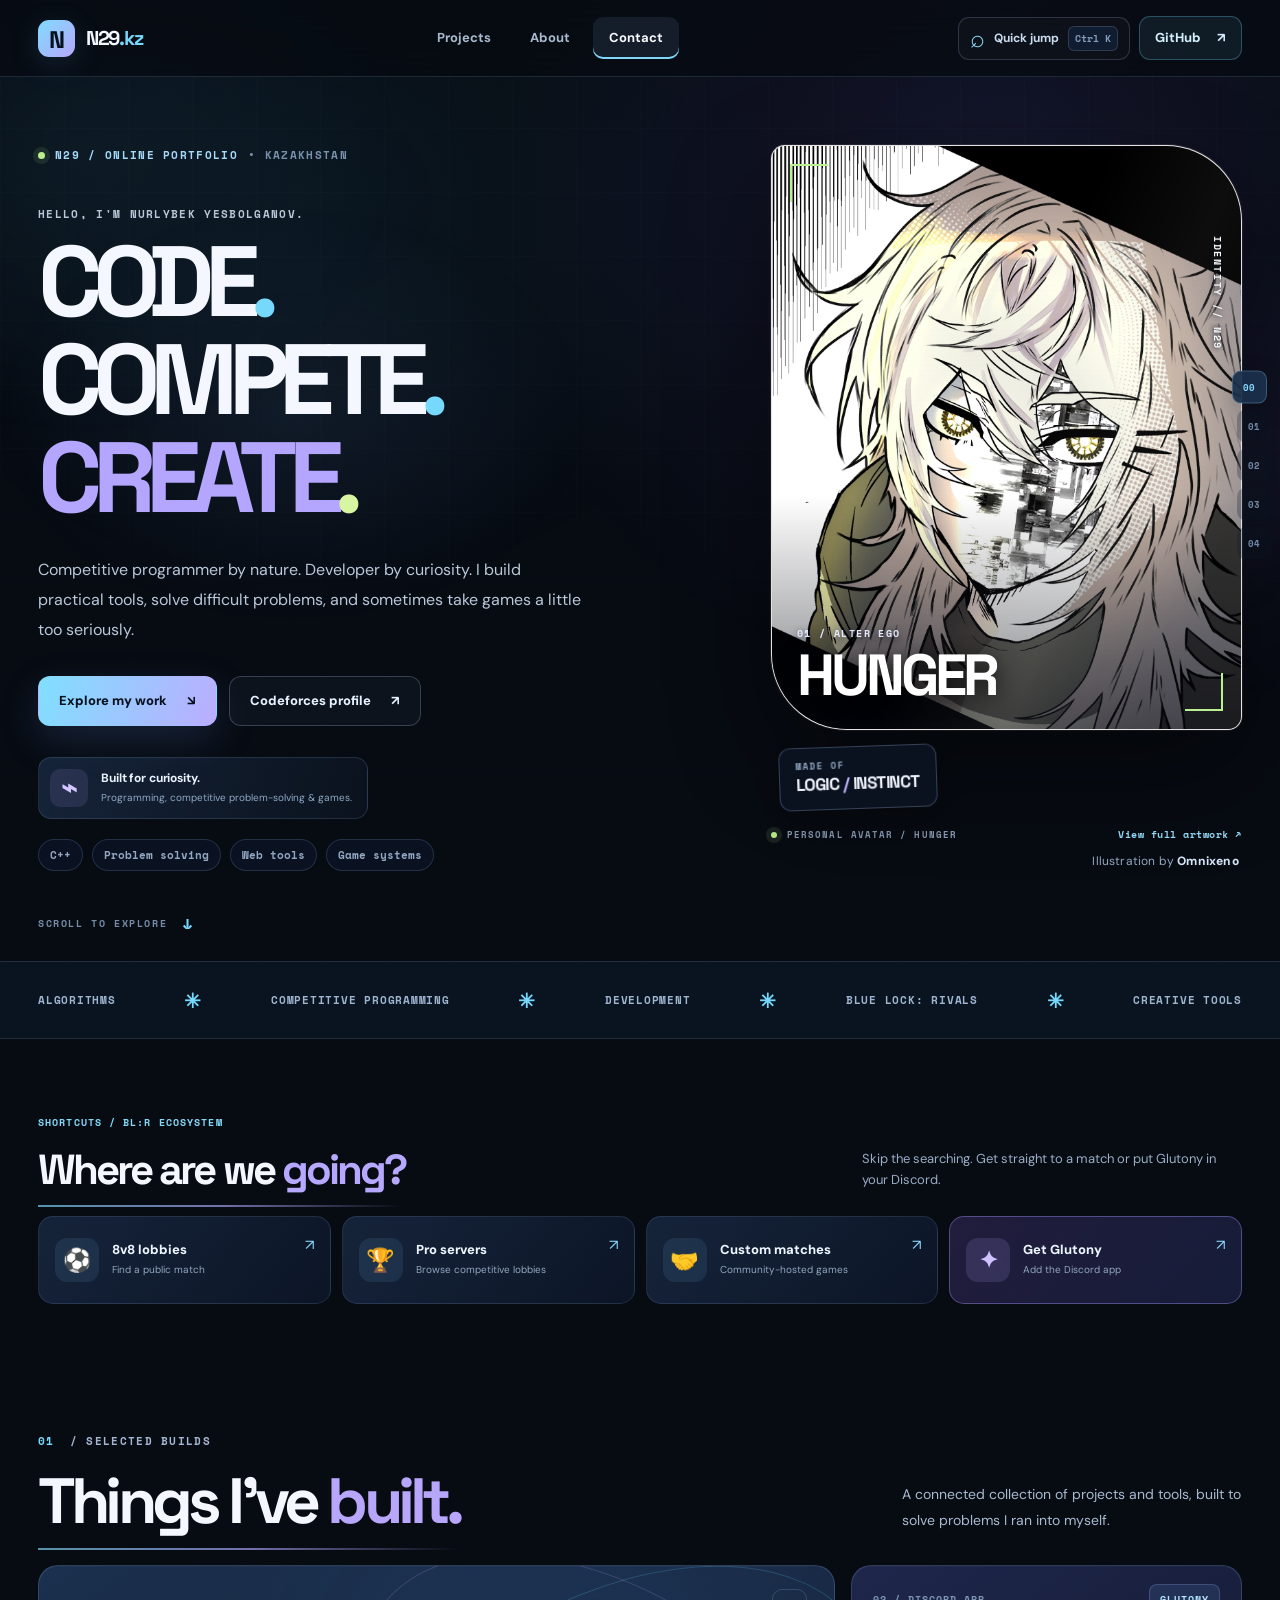
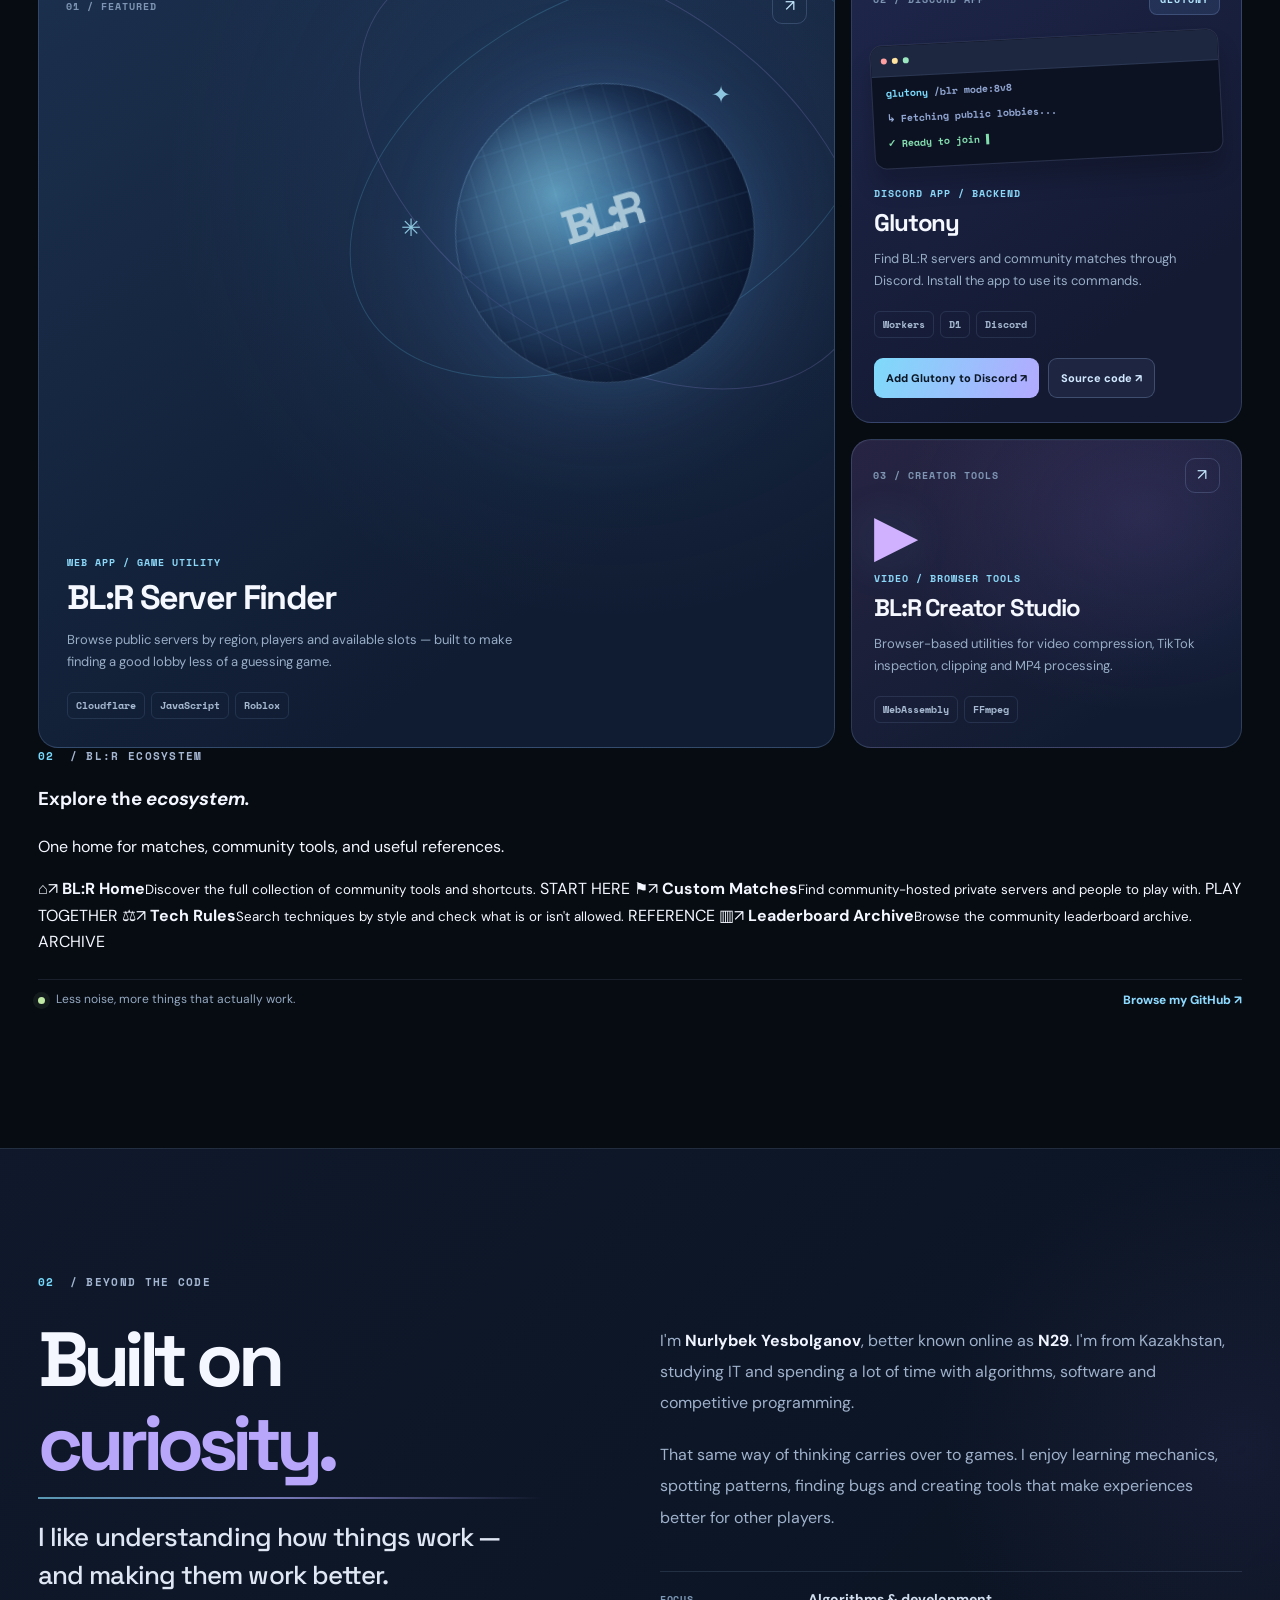
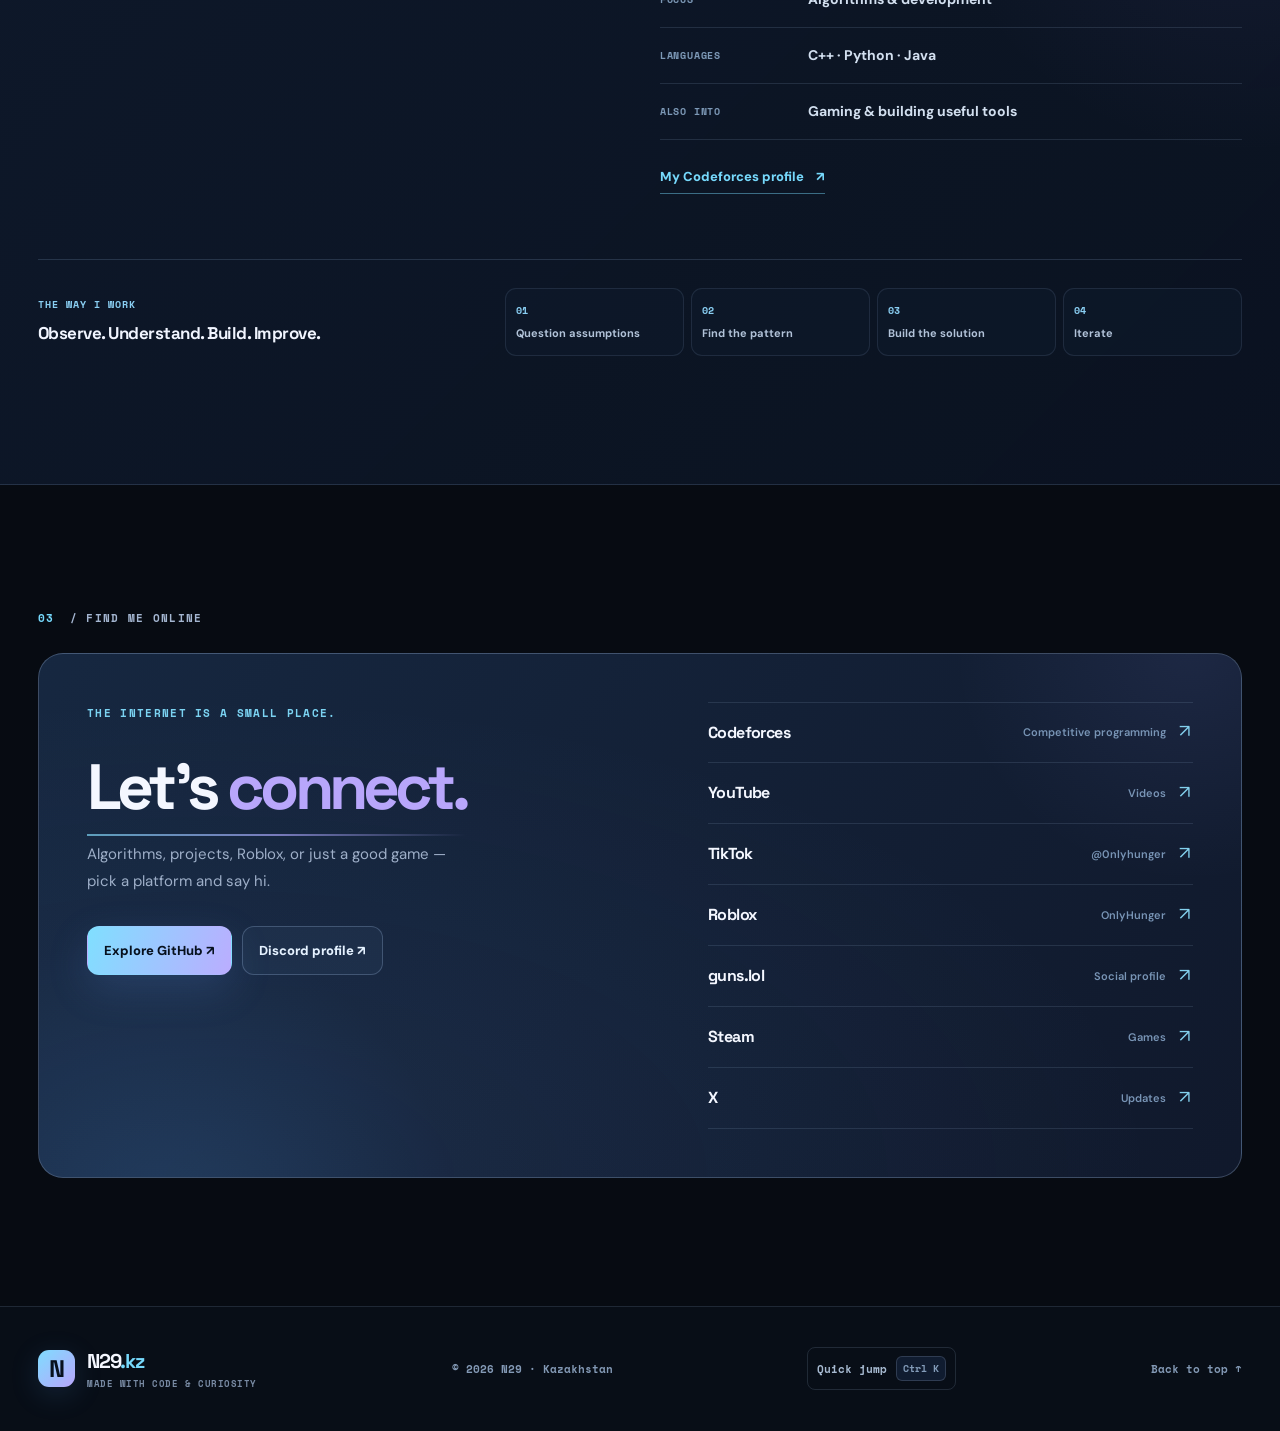
==== index.html @ 541d9ffb "Show BL:R ecosystem pages beneath featured portfolio projects" ====
<!doctype html>
<html lang="en">
<head>
  <meta charset="utf-8">
  <meta name="viewport" content="width=device-width,initial-scale=1">
  <meta name="theme-color" content="#070b12">
  <meta name="color-scheme" content="dark">
  <meta name="description" content="N29 / Nurlybek Yesbolganov — competitive programmer, developer and creator from Kazakhstan. Explore projects, code and Blue Lock: Rivals tools.">
  <link rel="canonical" href="https://n29.kz/">
  <link rel="icon" type="image/svg+xml" href="/favicon.svg">
  <meta property="og:type" content="website">
  <meta property="og:title" content="N29.kz — Code. Compete. Create.">
  <meta property="og:description" content="Nurlybek Yesbolganov. Competitive programming, creative tools and things built for the games I play.">
  <meta property="og:url" content="https://n29.kz/">
  <meta property="og:image" content="https://n29.kz/assets/hunger.webp">
  <meta name="twitter:card" content="summary_large_image">
  <title>N29.kz — Nurlybek Yesbolganov</title>
  <link rel="preconnect" href="https://fonts.googleapis.com">
  <link rel="preconnect" href="https://fonts.gstatic.com" crossorigin>
  <link href="https://fonts.googleapis.com/css2?family=DM+Sans:wght@400;500;600;700;800&family=Space+Grotesk:wght@400;500;600;700&family=Space+Mono:wght@400;700&display=swap" rel="stylesheet">
  <link rel="stylesheet" href="/site.css?v=2">
  <link rel="stylesheet" href="/polish.css?v=3">
  <link rel="stylesheet" href="/motion.css?v=1">
  <link rel="stylesheet" href="/scroll-story.css?v=1">
  <script defer src="/site.js?v=3"></script>
  <script defer src="/motion.js?v=1"></script>
  <script defer src="/scroll-story.js?v=1"></script>
</head>
<body>
  <a class="skip" href="#main">Skip to content</a>
  <div class="scroll-progress" aria-hidden="true" id="progress"></div>
  <div class="background-grid" aria-hidden="true"></div>

  <nav class="nav" aria-label="Main navigation">
    <div class="wrap nav-inner">
      <a class="brand" href="#top" aria-label="N29.kz homepage"><span class="brand-mark">N</span><span>N29<span class="brand-dot">.kz</span></span></a>
      <div class="nav-links">
        <a href="#work">Projects</a>
        <a href="#about">About</a>
        <a href="#contact">Contact</a>
      </div>
      <div class="nav-actions">
        <button class="command-trigger" type="button" data-command-open aria-label="Search pages and links" aria-keyshortcuts="Meta+K Control+K"><span class="command-trigger-icon" aria-hidden="true">⌕</span><span class="command-trigger-label">Quick jump</span><kbd>⌘ K</kbd></button>
        <a class="nav-cta" href="https://github.com/N29dev" target="_blank" rel="noopener noreferrer">GitHub <span aria-hidden="true">↗</span></a>
      </div>
    </div>
  </nav>

  <aside class="story-rail" aria-label="On this page">
    <div class="story-rail-label"><span class="story-indicator"></span> EXPLORE / N29.KZ</div>
    <nav class="story-steps" aria-label="Page sections">
      <a href="#top" data-story-target="top" aria-current="location"><small>00</small><span>INTRO</span></a>
      <a href="#launchpad" data-story-target="launchpad"><small>01</small><span>SHORTCUTS</span></a>
      <a href="#work" data-story-target="work"><small>02</small><span>WORK</span></a>
      <a href="#about" data-story-target="about"><small>03</small><span>ABOUT</span></a>
      <a href="#contact" data-story-target="contact"><small>04</small><span>CONNECT</span></a>
    </nav>
    <div class="story-track" aria-hidden="true"><span class="story-track-fill"></span></div>
  </aside>
  <main id="main">
    <section class="hero wrap" id="top">
      <div class="hero-copy">
        <div class="kicker"><span class="kicker-signal"></span> N29 / ONLINE PORTFOLIO <span class="kicker-location">• KAZAKHSTAN</span></div>
        <p class="hero-intro">HELLO, I'M NURLYBEK YESBOLGANOV.</p>
        <h1>CODE<span class="point">.</span><br>COMPETE<span class="point">.</span><br><em>CREATE<span class="point">.</span></em></h1>
        <p class="hero-text">Competitive programmer by nature. Developer by curiosity. I build practical tools, solve difficult problems, and sometimes take games a little too seriously.</p>
        <div class="hero-actions">
          <a class="button button-primary" href="#work">Explore my work <span aria-hidden="true">↘</span></a>
          <a class="button button-outline" href="https://codeforces.com/profile/N29" target="_blank" rel="noopener noreferrer">Codeforces profile <span aria-hidden="true">↗</span></a>
        </div>
        <div class="hero-signal"><span class="hero-signal-icon" aria-hidden="true">⌁</span><span><strong>Built for curiosity.</strong><small>Programming, competitive problem-solving &amp; games.</small></span></div>
        <div class="hero-tags" aria-label="Interests">
          <span>C++</span><span>Problem solving</span><span>Web tools</span><span>Game systems</span>
        </div>
      </div>
      <div class="hero-art">
        <div class="art-outer">
          <span class="art-corner art-corner-a" aria-hidden="true"></span>
          <span class="art-corner art-corner-b" aria-hidden="true"></span>
          <div class="art-image-wrap">
            <picture><source srcset="/assets/hunger.avif" type="image/avif"><img src="/assets/hunger.webp" width="320" height="480" fetchpriority="high" decoding="async" alt="Original anime portrait artwork used as N29's avatar: pale windswept hair, golden eyes and a glitch-like facial effect"></picture>
          </div>
          <div class="art-overlay"></div>
          <span class="art-vertical">IDENTITY // N29</span>
          <div class="art-index"><span>01 / ALTER EGO</span><strong>HUNGER</strong></div>
        </div>
        <div class="art-note" aria-hidden="true"><span>MADE OF</span><strong>LOGIC<span> / </span>INSTINCT</strong></div>
        <div class="art-bottom"><span class="art-caption"><span class="online-pip"></span> PERSONAL AVATAR / HUNGER</span><button type="button" class="art-view" data-portrait-open aria-label="View full-resolution Hunger artwork">View full artwork ↗</button></div>
        <p class="art-credit">Illustration by <strong>Omnixeno</strong></p>
      </div>
      <a class="hero-scroll" href="#launchpad">SCROLL TO EXPLORE <span aria-hidden="true">↓</span></a>
    </section>

    <div class="marquee" aria-label="Topics I work with">
      <div class="wrap marquee-inner">
        <span>ALGORITHMS</span><i>✳</i><span>COMPETITIVE PROGRAMMING</span><i>✳</i><span>DEVELOPMENT</span><i>✳</i><span>BLUE LOCK: RIVALS</span><i>✳</i><span>CREATIVE TOOLS</span>
      </div>
    </div>

    <section class="launchpad wrap" id="launchpad" aria-labelledby="launchpad-title">
      <div class="launchpad-heading">
        <div><span class="launchpad-kicker">SHORTCUTS / BL:R ECOSYSTEM</span><h2 id="launchpad-title">Where are we <em>going?</em></h2></div>
        <p>Skip the searching. Get straight to a match or put Glutony in your Discord.</p>
      </div>
      <div class="launchpad-grid">
        <a class="launchpad-link" href="https://blr.n29.kz/servers/?mode=8v8" target="_blank" rel="noopener noreferrer"><span class="launchpad-icon" aria-hidden="true">⚽</span><span class="launchpad-copy"><strong>8v8 lobbies</strong><small>Find a public match</small></span><span class="launchpad-arrow" aria-hidden="true">↗</span></a>
        <a class="launchpad-link" href="https://blr.n29.kz/servers/?mode=pro" target="_blank" rel="noopener noreferrer"><span class="launchpad-icon" aria-hidden="true">🏆</span><span class="launchpad-copy"><strong>Pro servers</strong><small>Browse competitive lobbies</small></span><span class="launchpad-arrow" aria-hidden="true">↗</span></a>
        <a class="launchpad-link" href="https://blr.n29.kz/servers/customs/" target="_blank" rel="noopener noreferrer"><span class="launchpad-icon" aria-hidden="true">🤝</span><span class="launchpad-copy"><strong>Custom matches</strong><small>Community-hosted games</small></span><span class="launchpad-arrow" aria-hidden="true">↗</span></a>
        <a class="launchpad-link launchpad-featured" href="https://discord.com/oauth2/authorize?client_id=1563907646757666926&amp;integration_type=1&amp;scope=applications.commands" target="_blank" rel="noopener noreferrer"><span class="launchpad-icon" aria-hidden="true">✦</span><span class="launchpad-copy"><strong>Get Glutony</strong><small>Add the Discord app</small></span><span class="launchpad-arrow" aria-hidden="true">↗</span></a>
      </div>
    </section>

    <section class="section wrap" id="work">
      <div class="section-header">
        <div>
          <div class="eyebrow"><span>01</span> / SELECTED BUILDS</div>
          <h2>Things I've <em>built.</em></h2>
        </div>
        <p>A connected collection of projects and tools, built to solve problems I ran into myself.</p>
      </div>
      <div class="project-grid" id="project-grid">
        <a class="project project-featured" data-category="blr" href="https://blr.n29.kz/servers/" target="_blank" rel="noopener noreferrer">
          <div class="project-top"><span class="project-num">01 / FEATURED</span><span class="project-arrow" aria-hidden="true">↗</span></div>
          <div class="project-art project-art-globe" aria-hidden="true">
            <div class="orbit orbit-one"></div><div class="orbit orbit-two"></div><div class="planet"><span>BL:R</span></div>
            <span class="orbit-star star-one">✦</span><span class="orbit-star star-two">✳</span>
          </div>
          <div class="project-body">
            <span class="project-type">WEB APP / GAME UTILITY</span>
            <h3>BL:R Server Finder</h3>
            <p>Browse public servers by region, players and available slots — built to make finding a good lobby less of a guessing game.</p>
            <div class="project-pills"><span>Cloudflare</span><span>JavaScript</span><span>Roblox</span></div>
          </div>
        </a>
        <article class="project project-bot" data-category="blr">
          <div class="project-top"><span class="project-num">02 / DISCORD APP</span><span class="project-bot-badge">GLUTONY</span></div>
          <div class="project-art project-art-terminal" aria-hidden="true"><div class="terminal-chrome"><i></i><i></i><i></i></div><div class="terminal-line"><b>glutony</b> /blr mode:8v8</div><div class="terminal-line">↳ Fetching public lobbies...</div><div class="terminal-line terminal-good">✓ Ready to join <span>▌</span></div></div>
          <div class="project-body">
            <span class="project-type">DISCORD APP / BACKEND</span><h3>Glutony</h3>
            <p>Find BL:R servers and community matches through Discord. Install the app to use its commands.</p>
            <div class="project-pills"><span>Workers</span><span>D1</span><span>Discord</span></div>
            <div class="project-cta-row">
              <a class="project-install" href="https://discord.com/oauth2/authorize?client_id=1563907646757666926&amp;integration_type=1&amp;scope=applications.commands" target="_blank" rel="noopener noreferrer">Add Glutony to Discord ↗</a>
              <a class="project-source" href="https://github.com/N29dev/Glutony" target="_blank" rel="noopener noreferrer">Source code ↗</a>
            </div>
          </div>
        </article>
        <a class="project project-creator" data-category="blr" href="https://blr.n29.kz/tools/" target="_blank" rel="noopener noreferrer">
          <div class="project-top"><span class="project-num">03 / CREATOR TOOLS</span><span class="project-arrow" aria-hidden="true">↗</span></div>
          <div class="project-symbol symbol-video" aria-hidden="true"><span>▶</span></div>
          <div class="project-body"><span class="project-type">VIDEO / BROWSER TOOLS</span><h3>BL:R Creator Studio</h3><p>Browser-based utilities for video compression, TikTok inspection, clipping and MP4 processing.</p><div class="project-pills"><span>WebAssembly</span><span>FFmpeg</span></div></div>
        </a>
      </div>
      <div class="ecosystem">
        <div class="ecosystem-heading">
          <div>
            <div class="eyebrow"><span>02</span> / BL:R ECOSYSTEM</div>
            <h3>Explore the <em>ecosystem.</em></h3>
          </div>
          <p>One home for matches, community tools, and useful references.</p>
        </div>
        <div class="ecosystem-grid">
          <a class="ecosystem-card" href="https://blr.n29.kz/" target="_blank" rel="noopener noreferrer">
            <span class="ecosystem-card-top"><span class="ecosystem-icon" aria-hidden="true">⌂</span><span class="ecosystem-arrow" aria-hidden="true">↗</span></span>
            <strong>BL:R Home</strong><small>Discover the full collection of community tools and shortcuts.</small>
            <span class="ecosystem-tag">START HERE</span>
          </a>
          <a class="ecosystem-card" href="https://blr.n29.kz/servers/customs/" target="_blank" rel="noopener noreferrer">
            <span class="ecosystem-card-top"><span class="ecosystem-icon" aria-hidden="true">⚑</span><span class="ecosystem-arrow" aria-hidden="true">↗</span></span>
            <strong>Custom Matches</strong><small>Find community-hosted private servers and people to play with.</small>
            <span class="ecosystem-tag">PLAY TOGETHER</span>
          </a>
          <a class="ecosystem-card" href="https://blr.n29.kz/tech/" target="_blank" rel="noopener noreferrer">
            <span class="ecosystem-card-top"><span class="ecosystem-icon" aria-hidden="true">⚖</span><span class="ecosystem-arrow" aria-hidden="true">↗</span></span>
            <strong>Tech Rules</strong><small>Search techniques by style and check what is or isn't allowed.</small>
            <span class="ecosystem-tag">REFERENCE</span>
          </a>
          <a class="ecosystem-card" href="https://blr.n29.kz/leaderboard/" target="_blank" rel="noopener noreferrer">
            <span class="ecosystem-card-top"><span class="ecosystem-icon" aria-hidden="true">▥</span><span class="ecosystem-arrow" aria-hidden="true">↗</span></span>
            <strong>Leaderboard Archive</strong><small>Browse the community leaderboard archive.</small>
            <span class="ecosystem-tag">ARCHIVE</span>
          </a>
        </div>
      </div>
      <div class="work-note"><span class="work-note-led" aria-hidden="true"></span><p>Less noise, more things that actually work.</p><a href="https://github.com/N29dev" target="_blank" rel="noopener noreferrer">Browse my GitHub ↗</a></div>
    </section>

    <section class="section about-section" id="about">
      <div class="wrap">
        <div class="eyebrow"><span>02</span> / BEYOND THE CODE</div>
        <div class="about-grid">
          <div class="about-heading">
            <h2>Built on <em>curiosity.</em></h2>
            <p class="about-big">I like understanding how things work — and making them work better.</p>
          </div>
          <div class="about-content">
            <p>I'm <strong>Nurlybek Yesbolganov</strong>, better known online as <strong>N29</strong>. I'm from Kazakhstan, studying IT and spending a lot of time with algorithms, software and competitive programming.</p>
            <p>That same way of thinking carries over to games. I enjoy learning mechanics, spotting patterns, finding bugs and creating tools that make experiences better for other players.</p>
            <div class="about-facts">
              <div><span>FOCUS</span><strong>Algorithms &amp; development</strong></div>
              <div><span>LANGUAGES</span><strong>C++ · Python · Java</strong></div>
              <div><span>ALSO INTO</span><strong>Gaming &amp; building useful tools</strong></div>
            </div>
            <a class="inline-link" href="https://codeforces.com/profile/N29" target="_blank" rel="noopener noreferrer">My Codeforces profile <span aria-hidden="true">↗</span></a>
          </div>
        </div>
        <div class="approach">
          <div class="approach-intro"><span>THE WAY I WORK</span><strong>Observe. Understand. Build. Improve.</strong></div>
          <div class="approach-steps"><span><b>01</b> Question assumptions</span><span><b>02</b> Find the pattern</span><span><b>03</b> Build the solution</span><span><b>04</b> Iterate</span></div>
        </div>
      </div>
    </section>

    <section class="section wrap" id="contact">
      <div class="eyebrow"><span>03</span> / FIND ME ONLINE</div>
      <div class="contact-card">
        <div class="contact-copy">
          <p class="contact-kicker">THE INTERNET IS A SMALL PLACE.</p>
          <h2>Let's <em>connect.</em></h2>
          <p>Algorithms, projects, Roblox, or just a good game — pick a platform and say hi.</p>
          <div class="contact-actions">
            <a class="button button-primary" href="https://github.com/N29dev" target="_blank" rel="noopener noreferrer">Explore GitHub ↗</a>
            <a class="button button-outline" href="https://discord.com/users/1479778096834941099" target="_blank" rel="noopener noreferrer">Discord profile ↗</a>
          </div>
        </div>
        <div class="contact-links" aria-label="Social profiles">
          <a href="https://codeforces.com/profile/N29" target="_blank" rel="noopener noreferrer"><span>Codeforces</span><b>Competitive programming</b><i aria-hidden="true">↗</i></a>
          <a href="https://www.youtube.com/@noproblem29" target="_blank" rel="noopener noreferrer"><span>YouTube</span><b>Videos</b><i aria-hidden="true">↗</i></a>
          <a href="https://www.tiktok.com/@0nlyhunger" target="_blank" rel="noopener noreferrer"><span>TikTok</span><b>@0nlyhunger</b><i aria-hidden="true">↗</i></a>
          <a href="https://www.roblox.com/users/2440032582/profile" target="_blank" rel="noopener noreferrer"><span>Roblox</span><b>OnlyHunger</b><i aria-hidden="true">↗</i></a>
          <a href="https://guns.lol/n29" target="_blank" rel="noopener noreferrer"><span>guns.lol</span><b>Social profile</b><i aria-hidden="true">↗</i></a>
          <a href="https://steamcommunity.com/id/n29_" target="_blank" rel="noopener noreferrer"><span>Steam</span><b>Games</b><i aria-hidden="true">↗</i></a>
          <a href="https://x.com/N29_full" target="_blank" rel="noopener noreferrer"><span>X</span><b>Updates</b><i aria-hidden="true">↗</i></a>
        </div>
      </div>
    </section>
  </main>

  <footer class="footer">
    <div class="wrap footer-inner">
      <div class="footer-signature"><span class="brand-mark">N</span><span>N29<span class="point">.kz</span><small>MADE WITH CODE & CURIOSITY</small></span></div>
      <p>© <span id="year">2026</span> N29 · Kazakhstan</p>
      <button class="footer-search" type="button" data-command-open>Quick jump <kbd>⌘ K</kbd></button>
      <a href="#top">Back to top ↑</a>
    </div>
  </footer>
  <dialog class="portrait-dialog" id="portrait-lightbox" aria-label="Hunger artwork, full resolution">
    <button class="portrait-close" type="button" data-portrait-close aria-label="Close full-size artwork">Close ✕</button>
    <picture><source srcset="/assets/hunger.avif" type="image/avif"><img src="/assets/hunger.webp" width="1365" height="2048" decoding="async" alt="Full-resolution artwork of Hunger with golden eyes, light hair, and a glitch-patterned face"></picture>
    <p>HUNGER <span>Illustration by Omnixeno · N29 profile artwork</span></p>
  </dialog>
  <dialog class="command-dialog" id="command-menu" aria-labelledby="command-title">
    <div class="command-head"><div><span>DIRECTORY / N29.KZ</span><h2 id="command-title">Go somewhere.</h2></div><button type="button" class="command-close" data-command-close aria-label="Close quick navigation">Esc ✕</button></div>
    <label class="command-input-wrap"><span aria-hidden="true">⌕</span><input id="command-search" type="search" autocomplete="off" spellcheck="false" placeholder="Search projects, links, socials…" aria-label="Search destinations"></label>
    <div class="command-results" id="command-results" aria-live="polite"></div>
    <p class="command-help">↑ / ↓ to move · Enter to open · Esc to close</p>
  </dialog>
</body>
</html>
---- site.css ----
/* N29 / personal portfolio — visual foundation */
:root {
  --bg:#070b12; --bg2:#0c121e; --surface:#111a2a; --surface2:#142136;
  --line:rgba(187,214,250,.13); --line-strong:rgba(187,214,250,.25);
  --text:#f4f7ff; --muted:#98a9be; --soft:#c4d2e4;
  --cyan:#76d9fc; --lavender:#b8a6fb; --lime:#bbef8f;
  --mono:"Space Mono",ui-monospace,monospace; --heading:"Space Grotesk",sans-serif;
  --body:"DM Sans",sans-serif;
}
* {box-sizing:border-box}
html {scroll-behavior:smooth;scroll-padding-top:88px}
body {min-width:320px;margin:0;color:var(--text);background:var(--bg);font-family:var(--body);line-height:1.65;-webkit-font-smoothing:antialiased;overflow-x:clip}
a {color:inherit;text-decoration:none}
button {font:inherit;cursor:pointer}
img {display:block;max-width:100%}
::selection {background:rgba(118,217,252,.3);color:white}
:focus-visible {outline:3px solid var(--cyan);outline-offset:4px}
[hidden] {display:none!important}
.wrap {width:min(1220px,calc(100% - 76px));margin-inline:auto}
.skip {position:fixed;left:12px;top:-70px;padding:11px 15px;color:#08101c;background:var(--cyan);z-index:100;border-radius:10px;font-weight:800}
.skip:focus {top:12px}
.scroll-progress {position:fixed;left:0;top:0;width:0;height:3px;background:linear-gradient(90deg,var(--cyan),var(--lavender),var(--lime));z-index:200;pointer-events:none}
.background-grid {position:absolute;z-index:-1;pointer-events:none;inset:0 0 auto;height:1180px;
 background:radial-gradient(ellipse 52% 56% at 77% 17%,rgba(79,72,155,.20),transparent 75%),
 radial-gradient(ellipse 52% 47% at 25% 17%,rgba(37,107,132,.12),transparent 70%);}
.background-grid:after {content:"";position:absolute;inset:0;opacity:.27;
 background-image:linear-gradient(rgba(169,212,255,.06) 1px,transparent 1px),linear-gradient(90deg,rgba(169,212,255,.06) 1px,transparent 1px);
 background-size:64px 64px;mask-image:linear-gradient(#000 0%,rgba(0,0,0,.7) 54%,transparent 100%);}

/* Navigation */
.nav {position:sticky;top:0;z-index:60;background:rgba(7,11,18,.77);border-bottom:1px solid rgba(180,212,255,.09);backdrop-filter:blur(19px);-webkit-backdrop-filter:blur(19px)}
.nav-inner {display:flex;justify-content:space-between;align-items:center;gap:30px;min-height:76px}
.brand {display:flex;align-items:center;gap:11px;font-family:var(--heading);font-size:20px;font-weight:700;letter-spacing:-.065em;white-space:nowrap}
.brand-mark {width:37px;height:37px;display:grid;place-items:center;border-radius:11px;background:linear-gradient(135deg,#7fdcff,#b8a6fb);color:#07111e;font-family:var(--heading);font-size:24px;font-weight:700;box-shadow:0 7px 29px rgba(76,139,204,.18)}
.brand-dot,.point {color:var(--cyan)}
.nav-links {display:flex;align-items:center;gap:7px;margin-inline:auto}
.nav-links a {font-size:13px;font-weight:700;color:#a9bace;padding:10px 16px;border-radius:10px;transition:color .18s,background .18s}
.nav-links a:hover,.nav-links a[aria-current="location"] {color:#f8fbff;background:rgba(149,187,246,.10)}
.nav-cta {display:inline-flex;align-items:center;gap:16px;background:rgba(117,217,251,.08);color:#d3edfb;border:1px solid rgba(117,217,251,.28);padding:10px 15px;border-radius:11px;font-weight:800;font-size:13px;white-space:nowrap;transition:background .2s,border-color .2s}
.nav-cta:hover {background:rgba(117,217,251,.16);border-color:rgba(117,217,251,.5)}

/* First screen */
.hero {min-height:min(870px,calc(100svh - 77px));display:grid;grid-template-columns:minmax(0,1.06fr) minmax(320px,.76fr);column-gap:clamp(28px,5vw,95px);row-gap:30px;align-items:center;position:relative;padding-top:68px;padding-bottom:89px}
.hero-copy {min-width:0;position:relative;z-index:2}
.kicker,.eyebrow,.hero-intro,.contact-kicker {font:700 11px/1.6 var(--mono);letter-spacing:.12em}
.kicker {display:flex;align-items:center;gap:10px;color:#a7dafa;flex-wrap:wrap}
.kicker-signal,.online-pip {width:7px;height:7px;border-radius:50%;background:var(--lime);box-shadow:0 0 0 5px rgba(187,239,143,.10);display:inline-block;flex-shrink:0}
.kicker-location {color:#7a91ae;white-space:nowrap}
.hero-intro {margin:42px 0 9px;color:#9badc9}
.hero h1 {margin:0;font:700 clamp(62px,7.6vw,116px)/.99 var(--heading);letter-spacing:-.095em;max-width:800px}
.hero h1 em {font-style:normal;color:var(--lavender)}
.hero h1 em .point {color:var(--lime)}
.hero-text {max-width:548px;margin:29px 0 0;font-size:16px;line-height:1.85;color:#a9bbd2}
.hero-actions {display:flex;align-items:center;flex-wrap:wrap;gap:12px;margin-top:32px}
.button {display:inline-flex;justify-content:center;align-items:center;gap:20px;min-height:49px;padding:13px 20px;border:1px solid transparent;border-radius:12px;font-size:13px;font-weight:800;transition:transform .2s,filter .2s,background .2s,border-color .2s}
.button:hover {transform:translateY(-3px)}
.button-primary {background:linear-gradient(110deg,#80dfff,#bbadff);color:#07111e;box-shadow:0 14px 40px rgba(98,144,229,.19)}
.button-outline {color:#e5f2ff;background:rgba(166,195,244,.045);border-color:rgba(178,209,251,.24)}
.button-outline:hover {background:rgba(166,195,244,.12);border-color:rgba(178,209,251,.43)}
.hero-tags {display:flex;gap:9px;flex-wrap:wrap;margin-top:37px}
.hero-tags span {font:600 11px var(--mono);color:#92a7c1;border:1px solid rgba(186,211,246,.13);border-radius:99px;padding:7px 11px;background:rgba(14,25,42,.47)}
.hero-art {align-self:center;position:relative;min-width:0;max-width:475px;width:100%;justify-self:end}
.art-outer {position:relative;width:100%;aspect-ratio:3/4.2;max-height:585px;overflow:hidden;background:#e8e5db;border:1px solid rgba(194,218,255,.19);border-radius:10px 90px 10px 90px;box-shadow:0 34px 96px rgba(0,0,0,.4),0 0 0 9px rgba(166,195,248,.025);isolation:isolate;transform:rotate(2deg);transition:transform .4s ease}
.art-outer:hover {transform:rotate(0deg) translateY(-4px)}
.art-image-wrap {position:absolute;inset:0;background:#05070a;overflow:hidden}
.art-image-wrap picture {display:block;width:100%;height:100%}
.art-image-wrap img {width:100%;height:100%;object-fit:cover;object-position:center 49%;filter:contrast(1.035);transition:transform .7s ease}
.art-outer:hover .art-image-wrap img {transform:scale(1.045)}
.art-overlay {position:absolute;inset:0;pointer-events:none;background:linear-gradient(180deg,rgba(6,11,20,.02) 25%,transparent 55%,rgba(6,10,21,.82) 100%)}
.art-outer:after {content:"";position:absolute;inset:0;pointer-events:none;mix-blend-mode:overlay;background:repeating-linear-gradient(to bottom,transparent,transparent 4px,rgba(0,0,0,.10) 5px);opacity:.25}
.art-corner {position:absolute;z-index:2;width:38px;height:38px;border-color:var(--lime);border-style:solid;pointer-events:none}
.art-corner-a {top:18px;left:18px;border-width:2px 0 0 2px}
.art-corner-b {bottom:18px;right:18px;border-width:0 2px 2px 0}
.art-vertical {position:absolute;right:16px;top:90px;writing-mode:vertical-rl;color:#f4f7f9;text-shadow:0 1px 5px #07101f;font:700 10px var(--mono);letter-spacing:.16em}
.art-index {position:absolute;bottom:24px;left:25px;display:flex;flex-direction:column;gap:5px;text-shadow:0 3px 9px #0d111a}
.art-index span {color:#e5eaff;font:700 10px var(--mono);letter-spacing:.14em}
.art-index strong {color:white;font:700 clamp(30px,5vw,58px)/1 var(--heading);letter-spacing:-.07em}
.art-bottom {display:flex;justify-content:space-between;flex-wrap:wrap;gap:15px;margin-top:25px;color:#8c9fb8;font:700 9px var(--mono);letter-spacing:.12em}
.art-caption {display:flex;align-items:center;gap:10px}
.art-caption .online-pip {width:6px;height:6px}
.hero-scroll {position:absolute;left:0;bottom:25px;color:#748ca8;display:inline-flex;align-items:center;gap:15px;font:700 10px var(--mono);letter-spacing:.16em;transition:color .2s}
.hero-scroll:hover {color:var(--cyan)}
.hero-scroll span {font-size:18px;color:var(--cyan);letter-spacing:0}

/* Graphic ticker */
.marquee {overflow:hidden;border-top:1px solid var(--line);border-bottom:1px solid var(--line);background:rgba(15,26,44,.58)}
.marquee-inner {display:flex;justify-content:space-between;align-items:center;gap:18px;min-height:76px;white-space:nowrap;font:700 11px var(--mono);letter-spacing:.07em;color:#9eb5d0}
.marquee-inner i {color:var(--cyan);font-size:20px;font-style:normal}

/* Shared editorial section styles */
.section {padding-top:125px;padding-bottom:128px;scroll-margin-top:75px}
.eyebrow {display:flex;gap:15px;align-items:center;color:#a4b6d1}
.eyebrow span {color:var(--cyan)}
.section-header {display:flex;align-items:end;justify-content:space-between;gap:40px;margin:24px 0 32px}
.section h2 {margin:16px 0 0;font:700 clamp(38px,5vw,64px)/1.1 var(--heading);letter-spacing:-.075em}
.section h2 em {font-style:normal;color:var(--lavender)}
.section-header p {max-width:340px;color:#95a9c1;font-size:14px;line-height:1.85;margin:0 0 3px}
.work-toolbar {display:flex;justify-content:space-between;align-items:center;gap:18px;margin:35px 0 21px}
.filter-list {display:inline-flex;flex-wrap:wrap;gap:6px;padding:5px;border-radius:13px;background:rgba(20,36,60,.55);border:1px solid var(--line)}
.filter {border:0;border-radius:9px;background:transparent;padding:10px 17px;color:#91a7c3;font:700 12px var(--body);transition:background .15s,color .15s}
.filter:hover:not(.active) {background:rgba(255,255,255,.07);color:#cdddf1}
.filter.active {background:#324667;color:#f0f8ff;box-shadow:0 3px 12px rgba(0,0,0,.17)}
.result-count {font:700 11px var(--mono);color:#7890ad}

/* Projects */
.project-grid {display:grid;grid-template-columns:repeat(3,minmax(0,1fr));gap:16px}
.project {position:relative;min-width:0;min-height:348px;display:flex;flex-direction:column;overflow:hidden;border:1px solid var(--line);
 border-radius:20px;background:linear-gradient(145deg,rgba(21,34,56,.9),rgba(12,20,35,.94));transition:transform .22s,border-color .22s,box-shadow .22s}
.project:hover {transform:translateY(-5px);border-color:rgba(117,217,251,.48);box-shadow:0 18px 42px rgba(0,0,0,.18)}
.project-top {display:flex;justify-content:space-between;align-items:center;gap:15px;padding:18px 21px 0;position:relative;z-index:2}
.project-num {color:#7e96b3;font:700 10px var(--mono);letter-spacing:.1em}
.project-arrow {width:35px;height:35px;border:1px solid rgba(174,206,255,.19);border-radius:10px;display:grid;place-items:center;color:#c5e9ff;transition:background .18s,color .18s,transform .18s}
.project:hover .project-arrow {background:var(--cyan);color:#081323;transform:rotate(45deg)}
.project-body {padding:0 22px 24px;margin-top:auto;position:relative;z-index:2}
.project-type {display:block;color:#7cccf4;font:700 10px var(--mono);letter-spacing:.1em;margin-bottom:8px}
.project h3 {font:700 24px/1.2 var(--heading);letter-spacing:-.05em;margin:0 0 10px}
.project p {color:#98adc6;font-size:13px;line-height:1.7;margin:0 0 19px}
.project-pills {display:flex;gap:6px;flex-wrap:wrap}
.project-pills span {padding:5px 8px;border:1px solid rgba(162,200,255,.12);border-radius:6px;color:#a7bad1;font:700 10px var(--mono)}
.project-featured {grid-column:span 2;grid-row:span 1;min-height:470px;background:linear-gradient(145deg,#182d48,#101b30 75%)}
.project-featured .project-body {max-width:540px;padding:0 28px 28px}
.project-featured h3 {font-size:34px}
.project-featured p {max-width:465px}
.project-featured .project-top {padding:23px 27px 0}
.project-art {position:relative;overflow:hidden}
.project-art-globe {position:absolute;inset:0;opacity:.82;pointer-events:none;
 background:radial-gradient(circle at 70% 36%,rgba(81,130,188,.27),transparent 34%)}
.planet {position:absolute;right:8%;top:13%;width:300px;height:300px;border-radius:50%;
 background:radial-gradient(circle at 38% 33%,rgba(134,215,245,.75),rgba(53,98,149,.35) 40%,rgba(14,29,55,.6) 71%),
 repeating-linear-gradient(to right,transparent 0 17px,rgba(183,225,255,.2) 18px,transparent 19px);
 box-shadow:inset -35px -12px 60px rgba(6,15,35,.76),0 0 70px rgba(90,166,239,.13);border:1px solid rgba(171,220,255,.25);transform:rotate(-17deg)}
.planet:before {content:"";position:absolute;inset:0;border-radius:50%;background:repeating-linear-gradient(0deg,transparent 0 35px,rgba(128,206,255,.14) 36px,transparent 37px)}
.planet span {position:absolute;left:50%;top:45%;transform:translate(-50%,-50%);color:rgba(220,247,255,.86);font:700 48px var(--heading);letter-spacing:-.12em;text-shadow:0 0 28px rgba(78,172,225,.6)}
.orbit {position:absolute;right:-8%;top:4%;width:570px;height:350px;border:1px solid rgba(103,217,255,.23);border-radius:50%;transform:rotate(-29deg)}
.orbit-two {transform:rotate(35deg);border-color:rgba(183,165,252,.23)}
.orbit-star {position:absolute;color:#a6e7ff;font-size:24px}
.star-one {right:13%;top:14%}.star-two {right:52%;top:31%}
.project-bot {background:linear-gradient(145deg,#1e264b,#141a32 75%);min-height:470px}
.project-art-terminal {margin:22px 20px 25px;padding:0 0 16px;border-radius:12px;border:1px solid rgba(164,180,244,.19);background:#0c1222;transform:rotate(-3deg);box-shadow:0 18px 22px rgba(0,0,0,.2)}
.terminal-chrome {height:31px;background:#1d2740;border-bottom:1px solid rgba(174,204,255,.1);padding:12px 10px;display:flex;gap:5px}
.terminal-chrome i {width:6px;height:6px;border-radius:50%;background:#4d6080}
.terminal-chrome i:first-child {background:#ff9f9f}.terminal-chrome i:nth-child(2) {background:#ffe39f}.terminal-chrome i:nth-child(3) {background:#9be8c0}
.terminal-line {padding:9px 13px 0;color:#91a6d2;font:700 10px/1.6 var(--mono)}
.terminal-line b {color:#7cddff}
.terminal-good {color:#83deae}.terminal-good span {animation:blink 1.2s steps(1) infinite}
@keyframes blink {50% {opacity:0}}
.project-symbol {margin:33px 20px 28px;min-height:72px;display:flex;align-items:center;justify-content:flex-start;position:relative}
.project-symbol span {font:700 77px/1 var(--heading);letter-spacing:-.12em;color:#97cfff;text-shadow:0 0 50px rgba(118,217,252,.2);transition:transform .24s}
.project:hover .project-symbol span {transform:rotate(-6deg) scale(1.05)}
.symbol-target span {color:#9fe5c4}
.symbol-graph span {font-family:var(--heading);font-size:68px;color:#c2b1ff}
.symbol-geometry span {color:#c5cbff}
.symbol-video span {color:#ffd3a7}
.all-work {display:flex;width:100%;align-items:center;justify-content:center;gap:16px;
 padding:20px 22px;margin-top:17px;border:1px solid var(--line);border-radius:13px;color:#c0d6ed;font:700 13px var(--body);transition:background .18s}
.all-work:hover {background:rgba(118,217,252,.08);color:#fff}

/* About */
.about-section {background:linear-gradient(135deg,rgba(17,28,48,.85),rgba(11,19,34,.92));border-block:1px solid var(--line)}
.about-grid {display:grid;grid-template-columns:.87fr 1fr;gap:clamp(42px,9vw,140px);margin-top:25px;align-items:start}
.about-heading h2 {margin:0;font-size:clamp(50px,6vw,79px)}
.about-big {margin:32px 0 0;max-width:480px;font:500 clamp(19px,2.4vw,26px)/1.48 var(--heading);letter-spacing:-.035em;color:#e0e7f4}
.about-content {padding-top:8px}
.about-content>p {font-size:16px;line-height:1.95;color:#9fb1cb;margin:0 0 21px}
.about-content>p strong {color:#f0f4ff;font-weight:700}
.about-facts {margin-top:38px;border-top:1px solid var(--line)}
.about-facts>div {display:grid;grid-template-columns:128px 1fr;gap:20px;border-bottom:1px solid var(--line);padding:16px 0;align-items:center}
.about-facts span {font:700 10px var(--mono);letter-spacing:.08em;color:#7d99b7}
.about-facts strong {font-size:14px;font-weight:700;color:#d2dfef}
.inline-link {display:inline-flex;align-items:center;gap:12px;margin-top:26px;font-size:13px;font-weight:800;color:var(--cyan);border-bottom:1px solid rgba(118,217,252,.45);padding-bottom:5px}
.inline-link:hover {color:#fff}

/* Contact */
.contact-card {display:grid;grid-template-columns:1fr .85fr;gap:50px;margin-top:25px;padding:48px;min-height:460px;background:linear-gradient(125deg,rgba(23,41,67,.96),rgba(17,26,46,.94));border:1px solid var(--line-strong);border-radius:25px;position:relative;overflow:hidden}
.contact-card:before {content:"";position:absolute;left:-180px;bottom:-350px;width:600px;height:600px;border-radius:50%;background:radial-gradient(circle,rgba(61,119,181,.19),transparent 70%);pointer-events:none}
.contact-copy,.contact-links {position:relative;z-index:1}
.contact-kicker {color:#7bd3f2;margin:3px 0 0}
.contact-copy h2 {font-size:clamp(42px,5vw,67px);margin:30px 0 18px}
.contact-copy>p:not(.contact-kicker) {color:#9eafc8;font-size:15px;line-height:1.8;max-width:365px}
.contact-actions {display:flex;align-items:center;gap:10px;flex-wrap:wrap;margin-top:31px}
.contact-actions .button {padding-inline:16px}
.contact-links {display:flex;flex-direction:column}
.contact-links a {display:grid;grid-template-columns:1fr auto 14px;gap:13px;align-items:center;min-height:61px;border-bottom:1px solid rgba(181,208,247,.12);transition:color .18s,padding .18s}
.contact-links a:first-child {border-top:1px solid rgba(181,208,247,.12)}
.contact-links a:hover {padding-left:8px}
.contact-links span {font:700 16px var(--heading);letter-spacing:-.035em}
.contact-links b {font-size:11px;color:#7894b5;font-weight:600;white-space:nowrap}
.contact-links i {font-style:normal;color:#83d0ed;font-size:18px}
.footer {border-top:1px solid var(--line);background:#080e17}
.footer-inner {min-height:124px;display:flex;justify-content:space-between;align-items:center;gap:24px}
.footer-signature {display:flex;align-items:center;gap:12px;font:700 20px var(--heading);letter-spacing:-.06em}
.footer-signature small {display:block;color:#798ba4;font:700 9px var(--mono);letter-spacing:.06em;margin-top:3px}
.footer-inner p,.footer-inner a {font:700 11px var(--mono);color:#8399b5}
.footer-inner a:hover {color:var(--cyan)}

/* Responsive */
@media(max-width:1100px) {
 .hero {grid-template-columns:minmax(0,1fr) minmax(290px,.8fr);column-gap:30px}
 .hero h1 {font-size:clamp(56px,7.3vw,84px)}
 .hero-text {font-size:15px}
 .project-grid {grid-template-columns:repeat(2,minmax(0,1fr))}
 .project-featured {grid-column:span 1}
 .project-featured,.project-bot {min-height:465px}
 .project-featured h3 {font-size:28px}
 .planet {width:240px;height:240px;right:-5%;top:18%}
 .contact-card {gap:30px;padding:34px}
 .contact-links b {display:none}
 .contact-links a {grid-template-columns:1fr 14px}
}
@media(max-width:750px) {
 .wrap {width:calc(100% - 36px)}
 .nav-inner {min-height:67px;gap:10px}
 .nav-links {gap:0;margin:0}
 .nav-links a {font-size:12px;padding:8px 9px}
 .nav-cta {display:none}
 .hero {grid-template-columns:1fr;min-height:auto;padding-top:72px;padding-bottom:75px;gap:42px}
 .hero-intro {margin-top:30px}
 .hero h1 {font-size:clamp(59px,12vw,100px)}
 .hero-art {width:min(80%,440px);justify-self:center}
 .hero-scroll {left:0;bottom:18px}
 .marquee-inner {width:max-content;gap:24px;min-height:63px;justify-content:flex-start}
 .marquee-inner span {font-size:10px}
 .section {padding-top:85px;padding-bottom:85px}
 .section-header {align-items:start;flex-direction:column;gap:12px}
 .project-grid {grid-template-columns:repeat(2,minmax(0,1fr));gap:11px}
 .project {min-height:330px}
 .project-featured,.project-bot {min-height:435px}
 .project-featured .project-body {padding:0 20px 23px}
 .project-body {padding:0 18px 21px}
 .project h3 {font-size:22px}
 .project-featured h3 {font-size:24px}
 .project p {font-size:12px}
 .planet {width:200px;height:200px}
 .project-art-terminal {margin-inline:12px}
 .about-grid {grid-template-columns:1fr;gap:35px}
 .about-big {margin-top:20px}
 .contact-card {grid-template-columns:1fr}
 .contact-links b {display:inline}
 .contact-links a {grid-template-columns:1fr auto 14px}
}
@media(max-width:530px) {
 .wrap {width:calc(100% - 30px)}
 .brand {gap:7px;font-size:18px}
 .brand-mark {width:33px;height:33px;font-size:21px}
 .nav-links a {font-size:11px;padding:8px 7px}
 .hero {padding-top:53px;gap:35px}
 .kicker {font-size:9px}
 .kicker-location {display:none}
 .hero-intro {font-size:9px;letter-spacing:.09em}
 .hero h1 {font-size:clamp(52px,13vw,72px)}
 .hero-text {font-size:14px;line-height:1.8;margin-top:23px}
 .hero-actions {margin-top:25px}
 .button {font-size:12px;padding:11px 14px;min-height:45px;gap:9px}
 .hero-tags {gap:6px;margin-top:25px}
 .hero-tags span {font-size:9px;padding:6px 9px}
 .hero-art {width:min(91%,370px)}
 .art-outer {border-radius:9px 70px 9px 70px}
 .art-vertical {font-size:9px}
 .hero-scroll {font-size:9px}
 .marquee-inner {gap:17px}
 .section h2 {font-size:clamp(34px,9vw,48px)}
 .section-header p {font-size:13px}
 .work-toolbar {margin-top:28px;gap:8px;flex-wrap:wrap}
 .filter-list {width:100%;justify-content:space-between}
 .filter {flex:1;font-size:11px;padding:9px 6px}
 .result-count {margin-left:auto}
 .project-grid {grid-template-columns:1fr;gap:12px}
 .project,.project-featured,.project-bot {min-height:325px}
 .project-featured {min-height:425px}
 .project-bot {min-height:395px}
 .planet {width:250px;height:250px;right:1%}
 .project-art-terminal {margin-inline:22px}
 .project-symbol {min-height:55px;margin-top:25px;margin-bottom:12px}
 .project-symbol span {font-size:66px}
 .about-facts>div {grid-template-columns:100px 1fr;gap:12px}
 .about-facts span {font-size:9px}
 .about-facts strong {font-size:12px}
 .about-content>p {font-size:14px}
 .contact-card {padding:23px 18px;gap:30px;border-radius:18px}
 .contact-copy h2 {margin-top:20px}
 .contact-copy>p:not(.contact-kicker) {font-size:13px}
 .contact-actions {margin-top:22px}
 .contact-links a {min-height:56px}
 .contact-links span {font-size:14px}
 .contact-links b {font-size:10px}
 .footer-inner {flex-wrap:wrap;justify-content:space-between;padding:28px 0;min-height:0}
 .footer-signature {width:100%}
 .footer-inner p,.footer-inner a {font-size:10px}
}
@media(prefers-reduced-motion:reduce) {
 *,*::before,*::after {scroll-behavior:auto!important;animation:none!important;transition:none!important}
}

/* Curated portfolio: one flagship plus two active companion projects. */
.project-featured{grid-column:span 2;grid-row:span 2;min-height:650px}
.project-bot,.project-creator{min-height:315px}
.project-creator{background:linear-gradient(140deg,#272442,#101d33 80%)}
.project-creator .project-symbol{margin:10px 22px 8px;min-height:49px}
.project-creator .project-symbol span{font-size:53px}
.project-featured .planet{width:335px;height:335px;right:11%;top:15%}
@media(max-width:1100px){
 .project-featured{grid-column:1/-1;grid-row:auto;min-height:470px}
 .project-bot,.project-creator{min-height:345px}
 .project-featured .planet{width:270px;height:270px;right:11%;top:13%}
}
@media(max-width:750px){
 .project-featured{min-height:445px}
 .project-bot,.project-creator{min-height:350px}
}
@media(max-width:530px){
 .project-featured{grid-column:auto;grid-row:auto;min-height:430px}
 .project-bot,.project-creator{min-height:325px}
 .project-featured .planet{width:240px;height:240px;right:0;top:16%}
}


/* Glutony app is installable; make the installation action unmistakable. */
.project-bot-badge {
  font:700 10px var(--mono);letter-spacing:.1em;color:#b5e7ff;
  padding:7px 10px;border-radius:8px;background:rgba(114,169,253,.12);
  border:1px solid rgba(167,198,255,.2);
}
.project-cta-row {display:flex;align-items:center;gap:9px;flex-wrap:wrap;margin-top:20px;}
.project-cta-row a {display:inline-flex;align-items:center;justify-content:center;
  min-height:38px;border-radius:9px;padding:9px 12px;font-size:11px;font-weight:800;
  transition:background .15s,transform .15s,border-color .15s;}
.project-cta-row a:hover {transform:translateY(-2px);}
.project-install {background:linear-gradient(110deg,#7edafa,#b3a9ff);color:#0a1624;}
.project-source {border:1px solid rgba(169,196,247,.25);color:#d2e8ff;background:rgba(145,175,240,.08);}
.project-source:hover {background:rgba(145,175,240,.16);}
@media(max-width:530px) {
 .project-cta-row a {flex:1;}
}
@media(prefers-reduced-motion:reduce) {
 .project-cta-row a:hover {transform:none}
}
---- polish.css ----
/* N29.KZ / STUDIO EDITION
   Refinements are layered on top of site.css to avoid changes to site data,
   project URLs, and the source artwork. Keep motion optional and keyboard paths intact. */

:root {
  --accent-gold: #f3dbab;
  --glass: rgba(20, 34, 57, .82);
}

/* Small details make the site feel like one system. */
body { text-rendering: optimizeLegibility; }
.nav {border-bottom-color:rgba(160,207,255,.15);}
.nav-inner {gap:18px;}
.nav-actions {display:flex;align-items:center;gap:9px;}
.command-trigger {
  display:inline-flex;align-items:center;gap:9px;
  min-height:43px;padding:8px 11px;
  border:1px solid rgba(181,212,251,.18);border-radius:11px;
  color:#cadcf0;background:rgba(255,255,255,.025);
  font:700 12px var(--body);transition:background .18s,border-color .18s,color .18s;
}
.command-trigger:hover {background:rgba(125,201,253,.12);border-color:rgba(125,201,253,.42);color:white;}
.command-trigger-icon {font:500 25px/1 var(--heading);color:#8ddaf8;}
.command-trigger kbd,.footer-search kbd {
  display:inline-block;padding:4px 6px;border-radius:6px;
  background:#101c30;border:1px solid rgba(198,217,247,.17);color:#839cb9;
  font:700 10px var(--mono);letter-spacing:0;
}
.nav-cta {min-height:43px;}
.nav-links a {transition:background .18s,color .18s,box-shadow .18s;}
.nav-links a[aria-current="location"] {box-shadow:inset 0 -2px #81d7fa;}

/* Improved hero hierarchy and intentional art framing */
.hero {column-gap:clamp(45px,6vw,115px);}
.hero-copy::before {
  content:"";position:absolute;pointer-events:none;z-index:-1;
  top:8%;left:-7%;width:min(600px,115%);height:58%;
  background:radial-gradient(ellipse,rgba(74,104,162,.12),transparent 70%);
}
.hero h1 {font-size:clamp(58px,7.8vw,120px);line-height:.98;}
.hero h1 em {color:#b4a6ff;}
.hero h1 em .point {color:#d8f5a1;}
.hero-intro {color:#b8c7d8;}
.hero-text {color:#b9c8da;}
.hero-signal {
  display:flex;align-items:center;gap:13px;width:max-content;max-width:100%;
  margin-top:31px;padding:11px 15px 11px 11px;
  border-radius:13px;border:1px solid rgba(165,199,244,.15);
  background:linear-gradient(105deg,rgba(27,44,70,.75),rgba(18,32,51,.37));
}
.hero-signal-icon {
  display:grid;place-items:center;flex:0 0 38px;width:38px;height:38px;
  border-radius:10px;background:rgba(183,167,255,.12);color:#d4c6ff;
  font:600 27px/1 var(--heading);
}
.hero-signal strong {display:block;color:#eaf3ff;font-size:12px;letter-spacing:-.01em;}
.hero-signal small {display:block;color:#8fa9c6;margin-top:1px;font-size:10px;}
.hero-tags {margin-top:20px;}
.hero-tags span {background:rgba(14,24,44,.62);border-color:rgba(162,202,255,.16);}
.hero-art {isolation:isolate;}
.art-outer {
  transform:none;border-radius:14px 76px 14px 76px;
  box-shadow:0 38px 100px rgba(0,0,0,.45), 0 0 0 1px rgba(222,229,255,.11);
}
.art-outer:hover {transform:translateY(-4px);}
.art-image-wrap {background:#050506;}
/* The artwork is now 1365×2048 and shipped in AVIF/WebP.
   Do not rotate, blur, or artificially upscale the actual image. */
.art-image-wrap picture {display:block;width:100%;height:100%;}
.art-image-wrap img {filter:none;image-rendering:auto;transform:none;object-position:center center;}
.art-outer:hover .art-image-wrap img {transform:scale(1.015);}
.art-outer::after {opacity:.10;}
.art-overlay {
  background:linear-gradient(180deg,rgba(5,7,12,0) 60%,rgba(4,6,15,.55) 100%);
}
.art-index {bottom:25px;}
.art-index strong {text-shadow:0 4px 20px rgba(0,0,0,.85);}
.art-note {
  position:absolute;z-index:5;left:-32px;bottom:94px;
  padding:14px 19px;border-radius:12px;border:1px solid rgba(187,212,251,.25);
  background:rgba(12,20,35,.88);backdrop-filter:blur(13px);
  -webkit-backdrop-filter:blur(13px);
  box-shadow:0 16px 32px rgba(0,0,0,.26);pointer-events:none;
  transform:rotate(-4deg);
}
.art-note>span {display:block;font:700 9px var(--mono);letter-spacing:.12em;color:#93a8c3;}
.art-note strong {font:700 17px var(--heading);letter-spacing:-.03em;color:#f0f3fb;}
.art-note strong span {color:#c1b4ff;}

/* Shortcut dock — direct actions instead of fake statistics. */
.launchpad {padding:69px 0 25px;}
.launchpad-heading {display:flex;justify-content:space-between;align-items:end;gap:25px;margin-bottom:22px;}
.launchpad-kicker {font:700 10px var(--mono);letter-spacing:.11em;color:#85dafa;}
.launchpad-heading h2 {font:700 clamp(27px,3.4vw,42px)/1.15 var(--heading);letter-spacing:-.07em;margin:11px 0 0;}
.launchpad-heading h2 em {font-style:normal;color:#b6a8ff;}
.launchpad-heading p {margin:0 0 3px;color:#99adc6;max-width:380px;font-size:13px;line-height:1.65;}
.launchpad-grid {display:grid;grid-template-columns:repeat(4,minmax(0,1fr));gap:11px;}
.launchpad-link {
  min-width:0;display:flex;align-items:center;gap:13px;min-height:88px;
  padding:16px;border:1px solid rgba(177,206,251,.13);border-radius:15px;
  background:linear-gradient(130deg,rgba(23,38,61,.93),rgba(12,22,39,.95));
  transition:transform .18s,border-color .18s,background .18s,box-shadow .18s;
}
.launchpad-link:hover {
  transform:translateY(-3px);border-color:rgba(131,204,251,.47);
  box-shadow:0 15px 35px rgba(0,0,0,.16);
  background:linear-gradient(145deg,rgba(29,49,78,.97),rgba(17,31,51,.97));
}
.launchpad-featured {
  border-color:rgba(171,158,255,.38);
  background:linear-gradient(130deg,rgba(52,42,92,.58),rgba(24,30,60,.92));
}
.launchpad-icon {
  width:44px;height:44px;flex:0 0 44px;display:grid;place-items:center;
  border-radius:12px;background:rgba(126,197,250,.1);
  color:#acdfff;font:700 23px var(--heading);
}
.launchpad-featured .launchpad-icon {background:rgba(183,166,255,.15);color:#d0c1ff;}
.launchpad-copy {min-width:0;flex:1;}
.launchpad-copy strong {display:block;font-size:13px;font-weight:800;color:#edf6ff;line-height:1.3;}
.launchpad-copy small {display:block;font-size:10px;color:#92a6be;line-height:1.5;margin-top:3px;}
.launchpad-arrow {color:#89d7fa;margin-left:auto;align-self:start;font-size:15px;}

/* Curated project presentation */
#work {padding-top:80px;}
.section-header {margin-bottom:28px;}
.section-header p {color:#a8bad0;}
.project {
  border-color:rgba(165,202,251,.18);
  box-shadow:inset 0 1px rgba(255,255,255,.025);
}
.project:hover {border-color:rgba(135,212,249,.6);}
.project-featured {
  background:
    radial-gradient(ellipse at 72% 27%,rgba(94,152,229,.14),transparent 55%),
    linear-gradient(145deg,#1b304e,#101c32 74%);
}
.project-featured .planet {filter:drop-shadow(0 8px 28px rgba(89,175,244,.08));}
.project .project-type {color:#8bd8f9;}
.project h3 {color:#f5f8ff;}
.project-bot .project-cta-row a {min-height:40px;}
.project-creator {
  background:
    radial-gradient(ellipse at 75% 25%,rgba(157,117,230,.14),transparent 60%),
    linear-gradient(145deg,#272443,#101b31 78%);
}
.project-creator .project-symbol {margin-top:17px;}
.project-creator .project-symbol span {color:#d0b1ff;}
.work-note {
  display:flex;align-items:center;flex-wrap:wrap;gap:11px;
  margin-top:24px;padding:10px 0;color:#94a9c1;
  border-top:1px solid rgba(167,199,238,.12);
}
.work-note-led {width:7px;height:7px;border-radius:50%;background:#bfe9a5;box-shadow:0 0 0 5px rgba(190,235,165,.07);}
.work-note p {margin:0;font-size:12px;}
.work-note a {font:800 12px var(--body);margin-left:auto;color:#8ddaff;white-space:nowrap;}
.work-note a:hover {color:#fff;}

/* The human side: convey process without inventing numerical achievements. */
.about-section {position:relative;overflow:hidden;}
.about-section:before {
  content:"";position:absolute;z-index:0;pointer-events:none;
  width:600px;height:600px;right:-260px;top:0;
  background:radial-gradient(circle,rgba(111,94,190,.10),transparent 72%);
}
.about-section>.wrap {position:relative;z-index:1;}
.approach {
  display:grid;grid-template-columns:minmax(250px,.9fr) minmax(0,1.5fr);
  gap:25px;margin-top:65px;padding-top:28px;
  border-top:1px solid rgba(173,211,255,.16);align-items:center;
}
.approach-intro span {
  display:block;margin-bottom:9px;color:#8acff3;letter-spacing:.1em;font:700 10px var(--mono);
}
.approach-intro strong {font:700 17px/1.4 var(--heading);letter-spacing:-.03em;color:#f1f5ff;}
.approach-steps {display:grid;grid-template-columns:repeat(4,minmax(0,1fr));gap:7px;}
.approach-steps span {
  padding:14px 10px;border:1px solid rgba(177,210,255,.11);
  background:rgba(15,27,44,.58);border-radius:11px;
  font:700 11px/1.5 var(--body);color:#b1c2d8;
}
.approach-steps b {display:block;color:#8acff3;font:700 10px var(--mono);margin-bottom:7px;}

/* Contact and footer */
.contact-card {
  background:
    radial-gradient(ellipse at 15% 100%,rgba(93,140,209,.1),transparent 65%),
    linear-gradient(125deg,rgba(23,41,67,.96),rgba(17,26,46,.95));
}
.contact-links a:hover span {color:#95e2ff;}
.footer-search {
  display:inline-flex;align-items:center;gap:9px;padding:8px 9px;
  color:#a7bad1;background:transparent;border:1px solid rgba(184,212,246,.14);
  border-radius:8px;font:700 11px var(--mono);
}
.footer-search:hover {color:#fff;border-color:rgba(130,209,249,.42);}
.footer-inner {gap:17px;}

/* Accessible keyboard directory */
.command-dialog {
  width:min(590px,calc(100vw - 24px));max-height:min(650px,calc(100dvh - 28px));
  padding:0;border-radius:20px;border:1px solid rgba(168,204,250,.3);
  color:#edf6ff;background:#101b2c;
  box-shadow:0 35px 100px rgba(0,0,0,.72);
  overflow:hidden;
}
.command-dialog::backdrop {background:rgba(4,8,17,.78);backdrop-filter:blur(5px);}
.command-head {padding:21px 23px 15px;display:flex;align-items:center;justify-content:space-between;gap:15px;}
.command-head span {color:#80cdec;font:700 10px var(--mono);letter-spacing:.12em;}
.command-head h2 {margin:5px 0 0;color:#f4f8ff;font:700 24px/1.2 var(--heading);letter-spacing:-.05em;}
.command-close {padding:7px 9px;color:#aec1d9;border:1px solid rgba(183,212,253,.16);background:#1b2d45;border-radius:9px;font:700 11px var(--mono);}
.command-close:hover {background:#2c405e;color:#fff;}
.command-input-wrap {margin:2px 19px 15px;padding:0 13px;display:flex;align-items:center;gap:11px;
  border:1px solid rgba(171,210,255,.34);background:#0d1829;border-radius:12px;}
.command-input-wrap:focus-within {border-color:#80d7fa;box-shadow:0 0 0 3px rgba(128,215,250,.08);}
.command-input-wrap>span {font:500 25px var(--heading);color:#91dbf8;}
.command-input-wrap input {width:100%;min-width:0;min-height:51px;outline:none;border:0;color:#f2f7ff;background:transparent;font:500 15px var(--body);}
.command-input-wrap input::placeholder {color:#788fa9;}
.command-input-wrap input::-webkit-search-cancel-button {cursor:pointer;}
.command-results {padding:1px 13px 14px;display:flex;flex-direction:column;gap:5px;max-height:380px;overflow:auto;overscroll-behavior:contain;}
.command-row {display:flex;align-items:center;gap:13px;min-height:60px;padding:9px 12px;
  border-radius:10px;border:1px solid transparent;color:#dae9fb;transition:background .15s,border-color .15s;}
.command-row:hover,.command-row[data-selected="true"] {background:rgba(125,206,252,.11);border-color:rgba(125,206,252,.24);}
.command-row-icon {width:38px;height:38px;flex-shrink:0;border-radius:10px;display:grid;place-items:center;background:rgba(133,169,244,.10);font-size:19px;}
.command-row-text {display:flex;flex-direction:column;flex:1;min-width:0;}
.command-row-text strong {font-size:13px;font-weight:800;}
.command-row-text small {color:#8da4c1;font-size:11px;line-height:1.4;margin-top:2px;}
.command-row-arrow {margin-left:auto;color:#8edbfb;}
.command-no-results {padding:30px 12px 40px;text-align:center;font-size:13px;color:#90a8c3;}
.command-help {margin:0;padding:12px 20px;border-top:1px solid rgba(173,205,248,.13);
  color:#7991ae;font:700 10px var(--mono);text-align:right;}

@media(max-width:1110px) {
  .launchpad-grid {grid-template-columns:repeat(2,minmax(0,1fr));}
  .hero {column-gap:34px;}
  .approach {grid-template-columns:1fr;gap:18px;}
}
@media(max-width:900px) {
  .command-trigger-label {display:none;}
  .command-trigger kbd {display:none;}
  .command-trigger {min-width:42px;justify-content:center;}
  .art-note {left:-13px;bottom:76px;}
}
@media(max-width:750px) {
  .hero {gap:44px;}
  .hero-art {width:min(83%,440px);}
  .art-note {left:-25px;bottom:75px;}
  .launchpad {padding:47px 0 8px;}
  .launchpad-heading {flex-direction:column;align-items:flex-start;gap:7px;}
  .launchpad-heading p {max-width:520px;}
  #work {padding-top:65px;}
  .approach {margin-top:39px;}
  .approach-steps {grid-template-columns:repeat(2,minmax(0,1fr));}
}
@media(max-width:640px) {
  .nav-links {display:none;}
  .nav-actions {margin-left:auto;}
  .command-trigger-label {display:inline;}
  .command-trigger {padding:8px 12px;}
  .hero-signal {margin-top:22px;}
  .launchpad-grid {gap:9px;}
  .launchpad-link {padding:12px;}
  .launchpad-icon {width:36px;height:36px;flex-basis:36px;font-size:19px;}
  .launchpad-copy strong {font-size:12px;}
  .launchpad-copy small {font-size:10px;}
  .launchpad-arrow {display:none;}
  .art-note {left:-18px;bottom:70px;padding:10px 12px;}
  .art-note strong {font-size:13px;}
}
@media(max-width:460px) {
  .nav-cta {display:none;}
  .launchpad-grid {grid-template-columns:1fr;}
  .launchpad-link {min-height:71px;}
  .launchpad-arrow {display:inline;}
  .launchpad-heading h2 {font-size:29px;}
  .hero-signal {align-items:flex-start;}
  .hero-signal small {font-size:9px;}
  .art-note {left:-9px;bottom:65px;}
  .approach-steps span {font-size:10px;}
  .work-note a {width:100%;margin-left:17px;}
  .footer-search {order:3;}
  .command-head h2 {font-size:22px;}
  .command-dialog {border-radius:15px;}
  .command-help {text-align:left;}
}
@media(prefers-reduced-motion:reduce) {
  .art-outer,.art-image-wrap img,.launchpad-link,.project,
  .command-trigger,.command-row,.footer-search,.nav-links a {transition:none!important;}
  .art-outer:hover,.launchpad-link:hover,.project:hover {transform:none!important;}
  .art-outer:hover .art-image-wrap img {transform:none;}
}

/* Original art viewer: always render the full image, never crop it. */
.art-view {
  border:0;background:transparent;color:#96ddfb;padding:1px 0;
  font:700 10px var(--mono);letter-spacing:.05em;white-space:nowrap;
}
.art-view:hover {color:#fff;text-decoration:underline;text-underline-offset:4px;}
.portrait-dialog {
  padding:13px;border-radius:18px;border:1px solid rgba(177,216,255,.30);
  background:#0b111c;color:#f3f7ff;max-width:min(920px,calc(100vw - 20px));
  max-height:calc(100dvh - 20px);width:max-content;overflow:auto;
  box-shadow:0 35px 130px rgba(0,0,0,.82);
}
.portrait-dialog::backdrop {background:rgba(3,5,10,.88);backdrop-filter:blur(9px);}
.portrait-dialog picture {display:block;max-height:calc(100dvh - 110px);}
.portrait-dialog img {display:block;max-width:100%;max-height:calc(100dvh - 110px);width:auto;height:auto;object-fit:contain;image-rendering:auto;}
.portrait-dialog p {
  display:flex;justify-content:space-between;flex-wrap:wrap;gap:12px;
  margin:10px 2px 1px;color:#e5f4ff;font:700 11px var(--mono);
}
.portrait-dialog p span {color:#91a6c4;}
.portrait-close {
  position:sticky;z-index:2;top:0;float:right;margin:0 0 8px 10px;
  padding:8px 11px;border:1px solid rgba(190,222,255,.25);
  background:#1e2e47;color:#f5f9ff;border-radius:9px;
  font:700 11px var(--mono);
}
.portrait-close:hover {background:#314868;}
@media(max-width:530px) {
 .art-view {font-size:9px;}
 .art-bottom {gap:9px;}
 .portrait-dialog {padding:7px;border-radius:12px;}
 .portrait-dialog p {font-size:9px;}
}

/* 2026-11-03: keep the avatar title readable and tighten the work showcase. */
.hero-art .art-note {
  position:relative;
  left:auto;
  bottom:auto;
  display:table;
  max-width:100%;
  margin:16px 0 0 8px;
  padding:11px 16px;
  transform:rotate(-2deg);
}
.hero-art .art-note strong {overflow-wrap:anywhere;}
.hero-art .art-bottom {margin-top:17px;}
.project-grid {align-items:stretch;}
.project-featured {
  min-height:556px;
  grid-column:span 2;
  grid-row:span 2;
}
.project-bot,.project-creator {min-height:270px;}
.project-featured .planet {width:300px;height:300px;right:10%;top:15%;}
@media(max-width:1100px) {
  .project-featured {grid-column:1/-1;grid-row:auto;min-height:440px;}
  .project-bot,.project-creator {min-height:340px;}
}
@media(max-width:750px) {
  .hero-art .art-note {margin-top:14px;padding:10px 13px;}
  .project-featured {min-height:425px;}
  .project-bot,.project-creator {min-height:335px;}
}
@media(max-width:530px) {
  .project-featured {grid-column:auto;grid-row:auto;min-height:420px;}
  .project-bot,.project-creator {min-height:325px;}
  .project-featured .planet {width:230px;height:230px;right:0;top:15%;}
  .hero-art .art-note {margin-left:3px;}
}
---- motion.css ----
/* Progressive motion system. No layout-changing animation and no motion when reduced. */
body {isolation:isolate;}
.marquee-inner i {display:inline-block;}
@media (prefers-reduced-motion: no-preference) {
  body::before {
    content:"";position:fixed;z-index:-1;pointer-events:none;
    inset:-25%;opacity:.34;
    background:radial-gradient(ellipse 22% 28% at 21% 28%,rgba(85,166,211,.22),transparent 77%),
      radial-gradient(ellipse 23% 24% at 79% 51%,rgba(151,119,237,.22),transparent 75%);
    animation:n29-atmosphere 24s ease-in-out infinite alternate;
  }
  @keyframes n29-atmosphere {
    from {transform:translate3d(-1%,0%,0) rotate(-2deg)}
    to {transform:translate3d(3%,2%,0) rotate(3deg)}
  }
  .hero-copy .kicker {animation:n29-hero-enter .62s .02s both}
  .hero-intro {animation:n29-hero-enter .68s .13s both}
  .hero h1 {animation:n29-hero-enter .76s .21s both}
  .hero-text {animation:n29-hero-enter .72s .33s both}
  .hero-actions {animation:n29-hero-enter .65s .40s both}
  .hero-signal,.hero-tags {animation:n29-hero-enter .68s .50s both}
  .hero-art {animation:n29-art-enter .95s .21s both}
  @keyframes n29-hero-enter {
    from {opacity:0;transform:translate3d(0,22px,0);filter:blur(4px)}
    to {opacity:1;transform:translate3d(0,0,0);filter:blur(0)}
  }
  @keyframes n29-art-enter {
    from {opacity:0;transform:translate3d(34px,12px,0) scale(.97)}
    to {opacity:1;transform:translate3d(0,0,0) scale(1)}
  }
  .art-outer::before {
    content:"";position:absolute;z-index:3;pointer-events:none;inset:0;
    background:linear-gradient(112deg,transparent 40%,rgba(255,255,255,.14) 49%,transparent 59%);
    background-size:260% 100%;background-position:-130% 0;
    animation:n29-art-sheen 12s 1.5s ease-in-out infinite;
    opacity:.37;
  }
  @keyframes n29-art-sheen {
    0%,27%,100% {background-position:-130% 0}
    47%,65% {background-position:150% 0}
  }
  .art-corner-a,.art-corner-b {animation:n29-corner-glow 4s ease-in-out infinite alternate}
  @keyframes n29-corner-glow {
    from {border-color:#bbef8f;opacity:.52}
    to {border-color:#9ed8ff;opacity:1}
  }
  .kicker-signal,.online-pip {animation:n29-pip 3.4s ease-in-out infinite}
  @keyframes n29-pip {50% {box-shadow:0 0 0 8px rgba(187,239,143,.045)}}
  html.n29-motion .n29-reveal {
    opacity:0;transform:translate3d(0,28px,0);filter:blur(4px);
    transition:opacity .78s cubic-bezier(.22,1,.36,1),
      transform .78s cubic-bezier(.22,1,.36,1),filter .78s ease;
  }
  html.n29-motion .n29-reveal.is-visible {
    opacity:1;transform:translate3d(0,0,0);filter:none;
  }
  html.n29-motion .n29-reveal[data-reveal-index="1"] {transition-delay:.09s}
  html.n29-motion .n29-reveal[data-reveal-index="2"] {transition-delay:.17s}
  html.n29-motion .n29-reveal[data-reveal-index="3"] {transition-delay:.25s}
  .project,.launchpad-link,.contact-card {position:relative;isolation:isolate;}
  .project::after,.launchpad-link::after {
    content:"";position:absolute;inset:0;z-index:-1;pointer-events:none;
    border-radius:inherit;opacity:0;transition:opacity .26s ease;
    background:radial-gradient(350px circle at var(--glow-x,50%) var(--glow-y,50%),
       rgba(127,202,253,.14),transparent 62%);
  }
  .project:hover::after,.launchpad-link:hover::after {opacity:1}
  .project-arrow,.launchpad-arrow {transition:transform .22s cubic-bezier(.2,.8,.2,1),color .22s ease}
  .launchpad-link:hover .launchpad-arrow {transform:translate3d(3px,-3px,0)}
  .project:hover .project-arrow {transform:rotate(45deg) scale(1.05)}
  .marquee-inner i {animation:n29-marquee-symbol 9s ease-in-out infinite alternate}
  .marquee-inner i:nth-child(4n) {animation-delay:-4s}
  @keyframes n29-marquee-symbol {to{transform:rotate(85deg);color:#b8a6fb}}
  .launchpad-featured {animation:n29-border-pulse 5s ease-in-out infinite}
  @keyframes n29-border-pulse {
    50% {border-color:rgba(184,166,251,.6);box-shadow:0 0 21px rgba(143,132,246,.10)}
  }
  .contact-card::after {
    content:"";position:absolute;pointer-events:none;z-index:0;width:480px;height:480px;
    right:-190px;top:-250px;border-radius:50%;
    background:radial-gradient(circle,rgba(140,151,249,.095),transparent 70%);
    animation:n29-contact-orb 18s ease-in-out infinite alternate;
  }
  @keyframes n29-contact-orb {to{transform:translate3d(-80px,75px,0)}}
}
@media (prefers-reduced-motion: reduce) {
  html.n29-motion .n29-reveal {opacity:1!important;filter:none!important;transform:none!important}
  .art-outer::before,body::before,.project::after,.launchpad-link::after {animation:none!important}
}
@media (hover:none) {
  .project::after,.launchpad-link::after {display:none}
}
---- scroll-story.css ----
/* Scroll chapters and illustration credit, layered over the established motion design.
   No scroll hijacking and no animation that conceals critical content. */
.art-credit {margin:9px 3px 0;color:#92a6c1;letter-spacing:.015em;font-size:12px;text-align:right;}
.art-credit strong {color:#d4e4f7;font-weight:800;}
.story-rail {
  position:fixed;z-index:52;right:clamp(12px,2vw,34px);top:50%;
  transform:translateY(-42%);display:flex;flex-direction:column;gap:15px;
  max-width:160px;pointer-events:auto;
}
.story-rail-label {
  font:700 9px/1.5 var(--mono);letter-spacing:.05em;color:#7996b4;
  display:flex;align-items:center;gap:8px;white-space:nowrap;
}
.story-indicator {width:6px;height:6px;border-radius:50%;background:#b9f6c7;box-shadow:0 0 0 4px rgba(137,228,191,.09);}
.story-steps {display:flex;flex-direction:column;gap:6px;}
.story-steps a {
  display:flex;align-items:center;gap:9px;padding:7px 11px;
  border-radius:9px;border:1px solid transparent;background:rgba(12,23,38,.26);
  color:#7892ad;font:700 10px var(--mono);letter-spacing:.035em;
  transition:background .24s,color .24s,transform .24s,border-color .24s;
}
.story-steps a small {font-size:9px;color:#718aa7;}
.story-steps a:hover {color:#e4f4ff;background:rgba(35,60,89,.83);}
.story-steps a[aria-current="location"] {
  background:rgba(28,48,76,.94);border-color:rgba(142,217,251,.28);
  color:#e4f6ff;transform:translateX(-5px);box-shadow:0 7px 25px rgba(0,0,0,.18);
}
.story-steps a[aria-current="location"] small {color:#8addff;}
.story-track {margin-left:18px;height:50px;width:2px;background:rgba(146,197,255,.14);border-radius:3px;overflow:hidden;}
.story-track-fill {display:block;height:var(--chapter-progress,0%);width:100%;border-radius:3px;background:linear-gradient(#83e2ff,#b4a6fa);transition:height .14s linear;}
/* Typography and graphical details animate with the story instead of every scroll event. */
@media (prefers-reduced-motion:no-preference) {
  .story-rail {animation:story-nav-enter 1s .5s both;}
  @keyframes story-nav-enter {
    from {opacity:0;translate:22px 0;}
    to {opacity:1;translate:0 0;}
  }
  .art-credit {animation:story-credit-in .8s .85s both;}
  @keyframes story-credit-in {from{opacity:0;transform:translateY(7px)}to{opacity:1;transform:none}}
  .section .eyebrow,.launchpad-kicker {transition:color .5s ease,letter-spacing .5s ease;}
  .section[data-story-active="true"] .eyebrow {color:#c8e8ff;letter-spacing:.16em;}
  .section h2,.launchpad-heading h2 {position:relative;width:fit-content;}
  .section h2::after,.launchpad-heading h2::after {
    content:"";position:absolute;left:0;bottom:-13px;width:100%;height:2px;
    background:linear-gradient(90deg,#83defd,#ada8ff,transparent);
    transform:scaleX(0);transform-origin:left center;opacity:.65;
    transition:transform .9s cubic-bezier(.18,.83,.2,1);
  }
  .section[data-story-seen="true"] h2::after,.launchpad[data-story-seen="true"] h2::after {transform:scaleX(1);}
  .story-steps a[aria-current="location"] {transition:background .25s,border-color .25s,color .25s,transform .25s;}
  .hero-art .art-note {translate:0 var(--art-scroll-offset,0px);transition:translate .1s linear;}
  .background-grid {transform:translate3d(0,var(--background-scroll-offset,0px),0);}
  .approach-steps span {transition:transform .28s ease,border-color .28s ease,background .28s ease;}
  .approach-steps span:hover {transform:translateY(-4px);border-color:rgba(136,210,252,.4);background:#182943;}
  .contact-links a i {transition:transform .25s;}
  .contact-links a:hover i {transform:translate(3px,-3px);}
}
@media(max-width:1400px) {
  .story-rail {right:8px;}
}
@media(max-width:1550px) and (min-width:1101px) {
  .story-rail {right:8px;max-width:45px;}
  .story-rail-label,.story-steps a span,.story-track {display:none;}
  .story-steps a {justify-content:center;padding:9px 8px;min-width:35px;}
}
@media(max-width:1100px) {
  .story-rail {display:none;}
}
@media(max-width:750px) {
  .art-credit {text-align:center;font-size:11px;}
}
@media(prefers-reduced-motion:reduce) {
  .story-rail,.art-credit {animation:none!important;}
  .story-track-fill {transition:none!important;}
  .section h2::after,.launchpad-heading h2::after {transition:none!important;transform:scaleX(1)!important;}
  .art-note,.background-grid {transform:none!important;translate:0 0!important;}
}
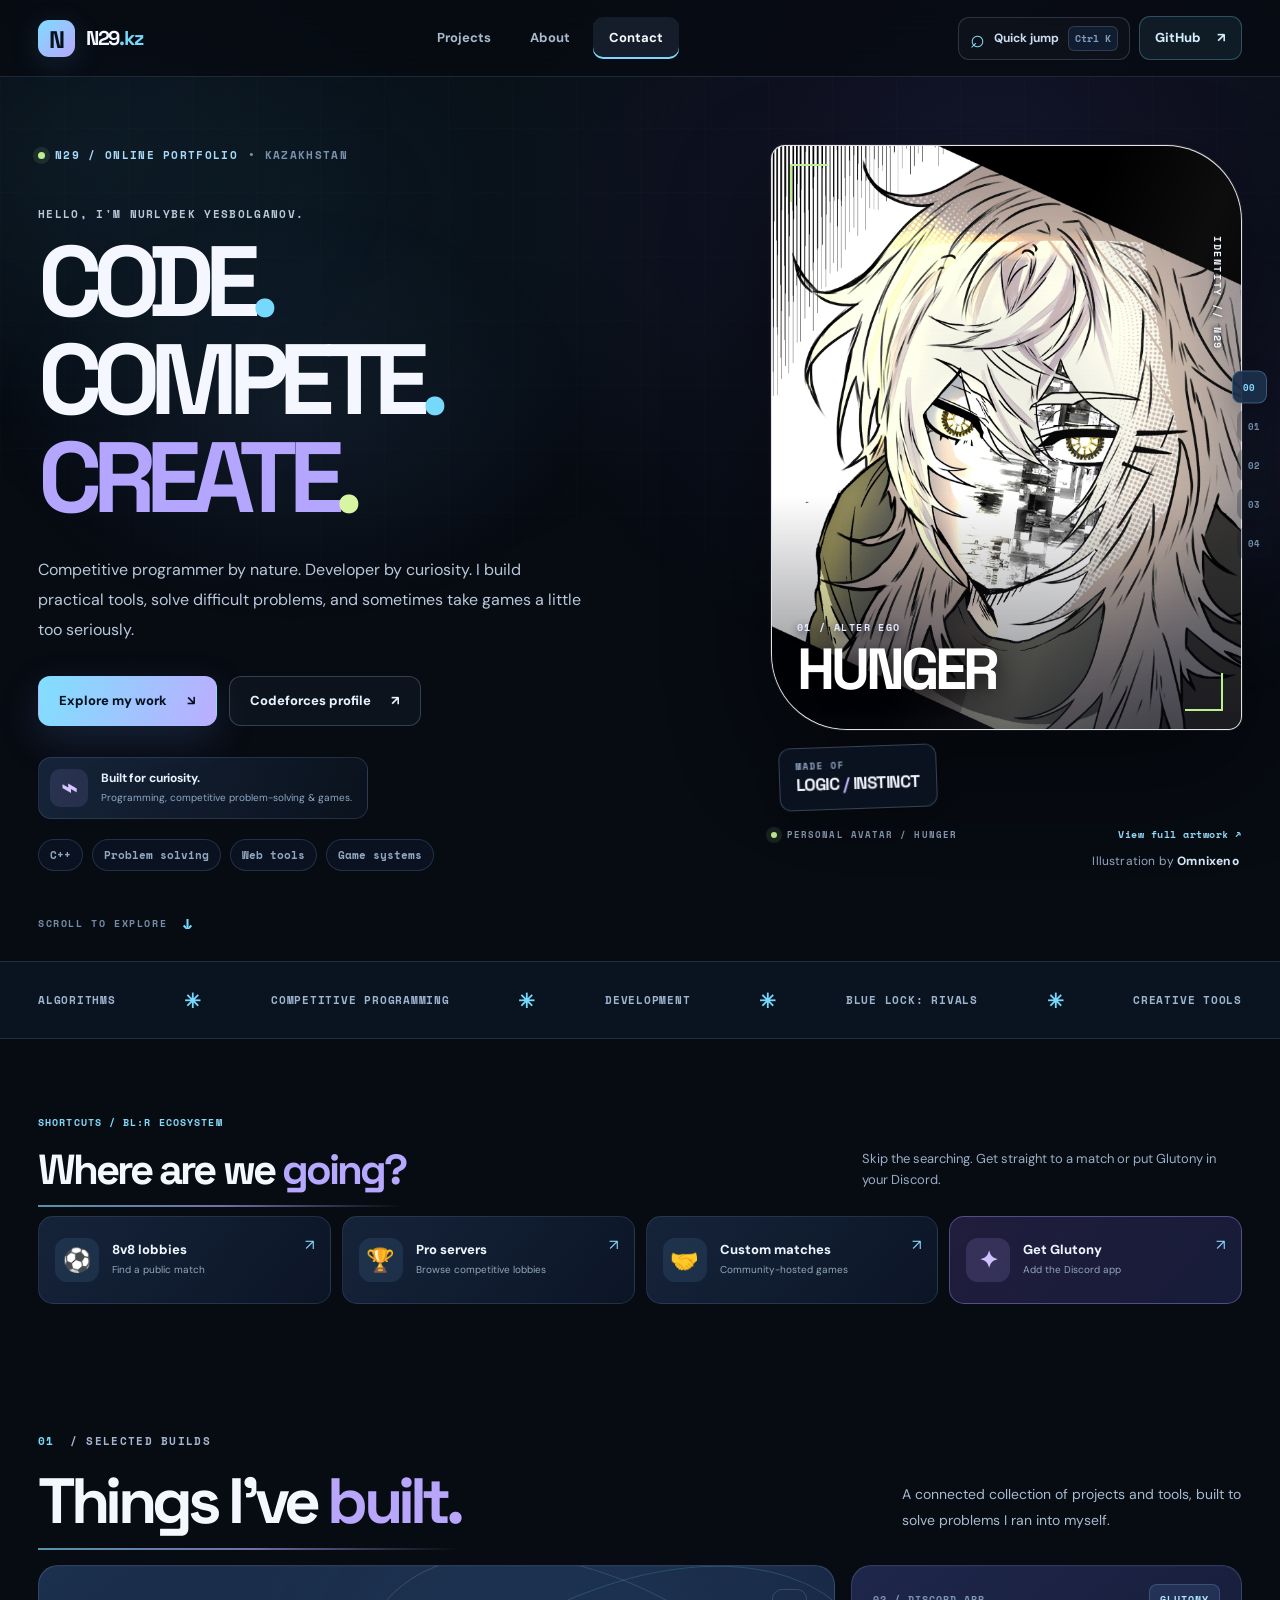
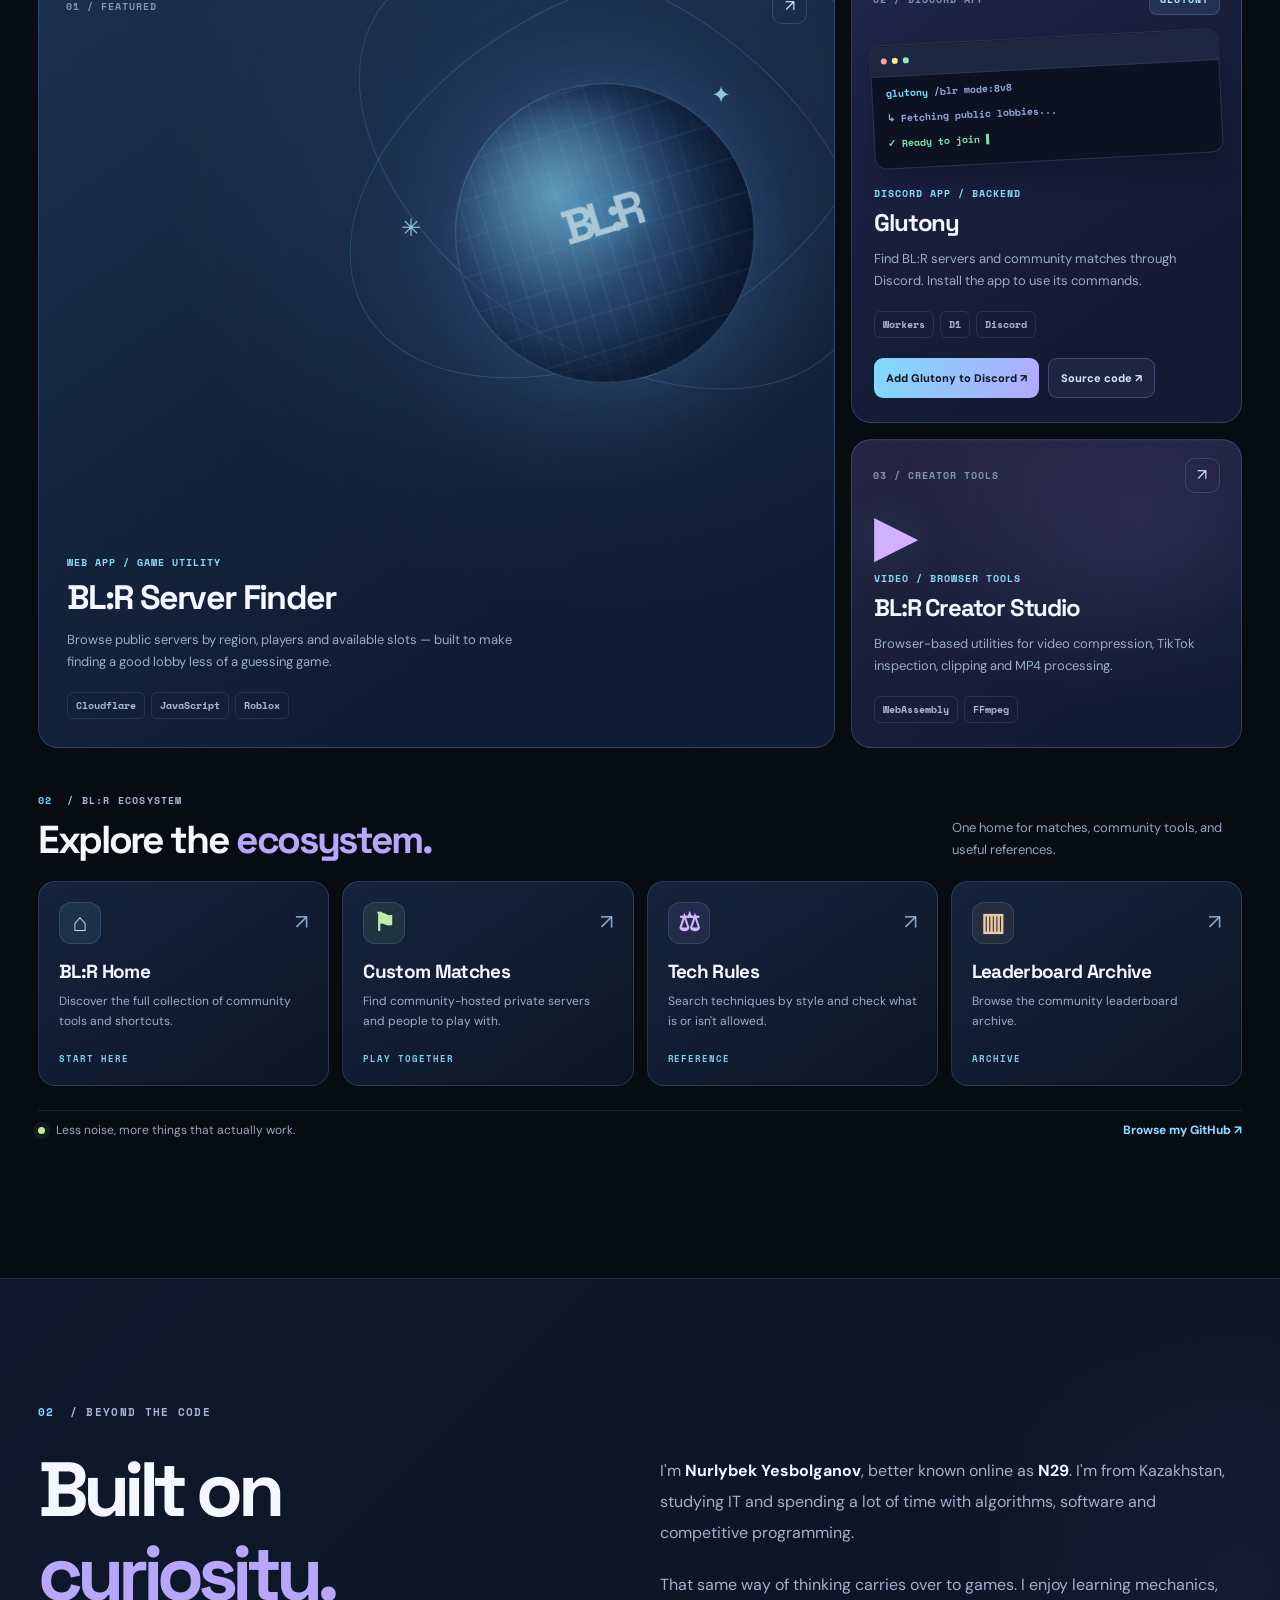
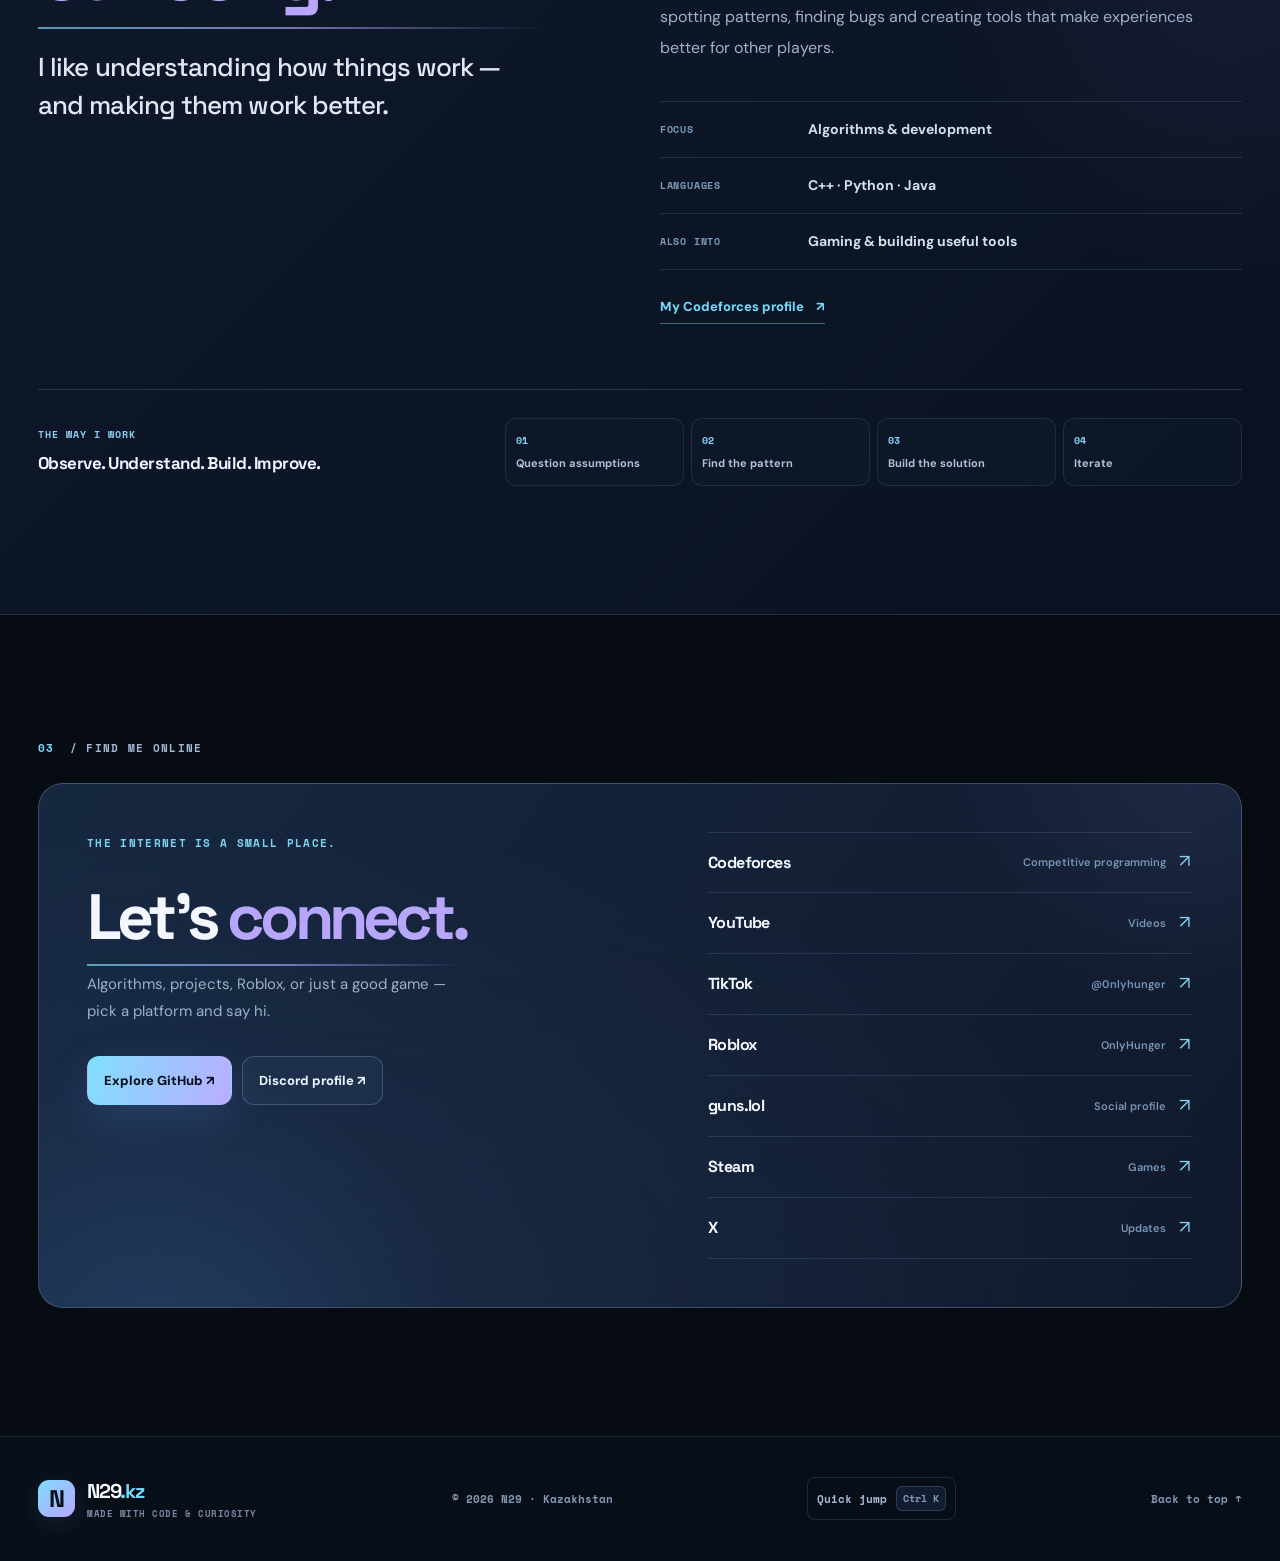
==== commit 83d51a4e: "Add hidden Hunger OC lore page with portrait Easter egg" ====
--- a/index.html
+++ b/index.html
@@ -82,7 +82,7 @@
           </div>
           <div class="art-overlay"></div>
           <span class="art-vertical">IDENTITY // N29</span>
-          <div class="art-index"><span>01 / ALTER EGO</span><strong>HUNGER</strong></div>
+          <div class="art-index"><span>01 / ALTER EGO</span><a class="art-lore-link" href="/hunger/" aria-label="Read the hidden story behind Hunger" title="There is more to this avatar…"><strong>HUNGER</strong></a></div>
         </div>
         <div class="art-note" aria-hidden="true"><span>MADE OF</span><strong>LOGIC<span> / </span>INSTINCT</strong></div>
         <div class="art-bottom"><span class="art-caption"><span class="online-pip"></span> PERSONAL AVATAR / HUNGER</span><button type="button" class="art-view" data-portrait-open aria-label="View full-resolution Hunger artwork">View full artwork ↗</button></div>
--- a/polish.css
+++ b/polish.css
@@ -360,3 +360,34 @@
   .project-featured .planet {width:230px;height:230px;right:0;top:15%;}
   .hero-art .art-note {margin-left:3px;}
 }
+
+/* BL:R ecosystem destinations: compact companions to the three featured builds. */
+.ecosystem {margin-top:45px;}
+.ecosystem-heading {display:flex;align-items:end;justify-content:space-between;gap:22px;margin-bottom:19px;}
+.ecosystem-heading .eyebrow {font:700 10px var(--mono);letter-spacing:.12em;}
+.ecosystem-heading h3 {margin:10px 0 0;font:700 clamp(26px,3.2vw,39px)/1.12 var(--heading);letter-spacing:-.06em;}
+.ecosystem-heading h3 em {color:var(--lavender);font-style:normal;}
+.ecosystem-heading p {margin:0;max-width:290px;color:#92a7c2;font-size:13px;line-height:1.7;}
+.ecosystem-grid {display:grid;grid-template-columns:repeat(4,minmax(0,1fr));gap:13px;}
+.ecosystem-card {min-width:0;min-height:205px;display:flex;flex-direction:column;align-items:flex-start;padding:20px;border:1px solid rgba(168,199,246,.17);border-radius:17px;background:linear-gradient(145deg,rgba(24,40,66,.88),rgba(13,22,39,.9));transition:transform .22s ease,border-color .22s ease,background .22s ease,box-shadow .22s ease;}
+.ecosystem-card:hover,.ecosystem-card:focus-visible {transform:translateY(-4px);border-color:rgba(123,210,255,.52);background:linear-gradient(145deg,rgba(34,54,84,.96),rgba(15,26,46,.96));box-shadow:0 16px 35px rgba(0,0,0,.18);}
+.ecosystem-card-top {display:flex;width:100%;align-items:center;justify-content:space-between;margin-bottom:17px;}
+.ecosystem-icon {display:grid;place-items:center;width:42px;height:42px;border-radius:12px;background:rgba(131,197,255,.10);border:1px solid rgba(163,207,255,.15);color:#a7e3ff;font:700 25px/1 var(--heading);}
+.ecosystem-card:nth-child(2) .ecosystem-icon {color:#c2eaa9;background:rgba(164,224,154,.09);}
+.ecosystem-card:nth-child(3) .ecosystem-icon {color:#d1b8ff;background:rgba(187,159,255,.09);}
+.ecosystem-card:nth-child(4) .ecosystem-icon {color:#f1caa0;background:rgba(239,195,147,.08);}
+.ecosystem-arrow {font-size:21px;color:#87a8c8;transition:transform .2s ease;}
+.ecosystem-card:hover .ecosystem-arrow {transform:translate(2px,-2px);color:#bceaff;}
+.ecosystem-card strong {color:#f4f7ff;font:700 19px/1.2 var(--heading);letter-spacing:-.035em;}
+.ecosystem-card small {display:block;color:#9bafca;font:400 12px/1.65 var(--body);margin-top:9px;}
+.ecosystem-tag {margin-top:auto;padding-top:15px;color:#80cee9;font:700 9px var(--mono);letter-spacing:.11em;}
+@media(max-width:1100px) {.ecosystem-grid {grid-template-columns:repeat(2,minmax(0,1fr));}.ecosystem-card {min-height:185px;}}
+@media(max-width:600px) {.ecosystem {margin-top:33px;}.ecosystem-heading {align-items:start;flex-direction:column;gap:9px;}.ecosystem-grid {gap:10px;}.ecosystem-card {padding:16px;min-height:195px;}.ecosystem-card strong {font-size:17px;}.ecosystem-icon {width:38px;height:38px;font-size:22px;}}
+@media(max-width:390px) {.ecosystem-grid {grid-template-columns:1fr;}.ecosystem-card {min-height:155px;}}
+@media(prefers-reduced-motion:reduce) {.ecosystem-card,.ecosystem-arrow {transition:none;}.ecosystem-card:hover {transform:none;}}
+
+/* The discreet entry to Hunger's unlisted lore page. */
+.art-index .art-lore-link {display:inline-block;width:max-content;max-width:100%;color:#fff;position:relative;transition:color .2s ease,text-shadow .2s ease;}
+.art-index .art-lore-link:hover,.art-index .art-lore-link:focus-visible {color:#d9cfff;text-shadow:1px 0 rgba(128,222,255,.62),-1px 0 rgba(248,161,235,.48),0 3px 9px #0d111a;}
+.art-index .art-lore-link::after {content:"";display:block;width:100%;height:1px;margin-top:5px;background:linear-gradient(90deg,#80dfff,#b8a6fb);opacity:0;transform:scaleX(.25);transform-origin:left;transition:opacity .2s,transform .2s;}
+.art-index .art-lore-link:hover::after,.art-index .art-lore-link:focus-visible::after {opacity:.85;transform:scaleX(1);}
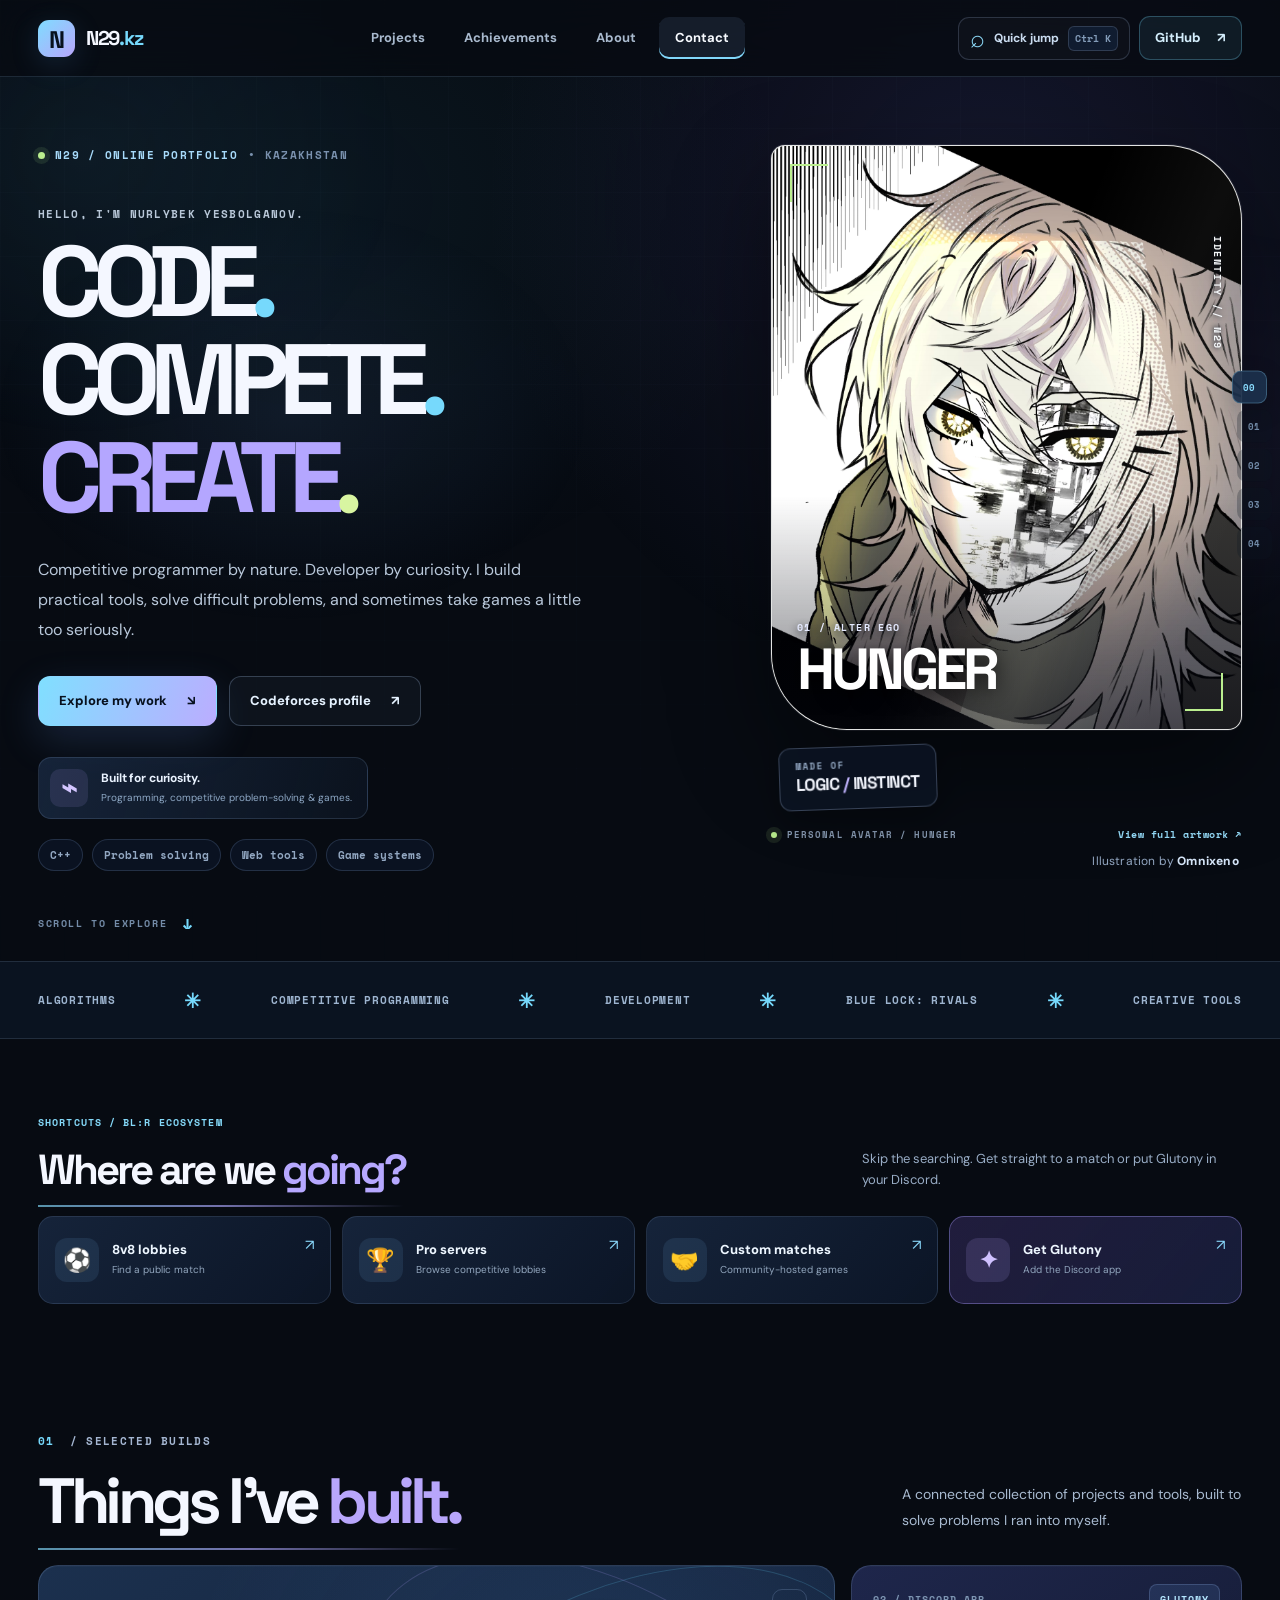
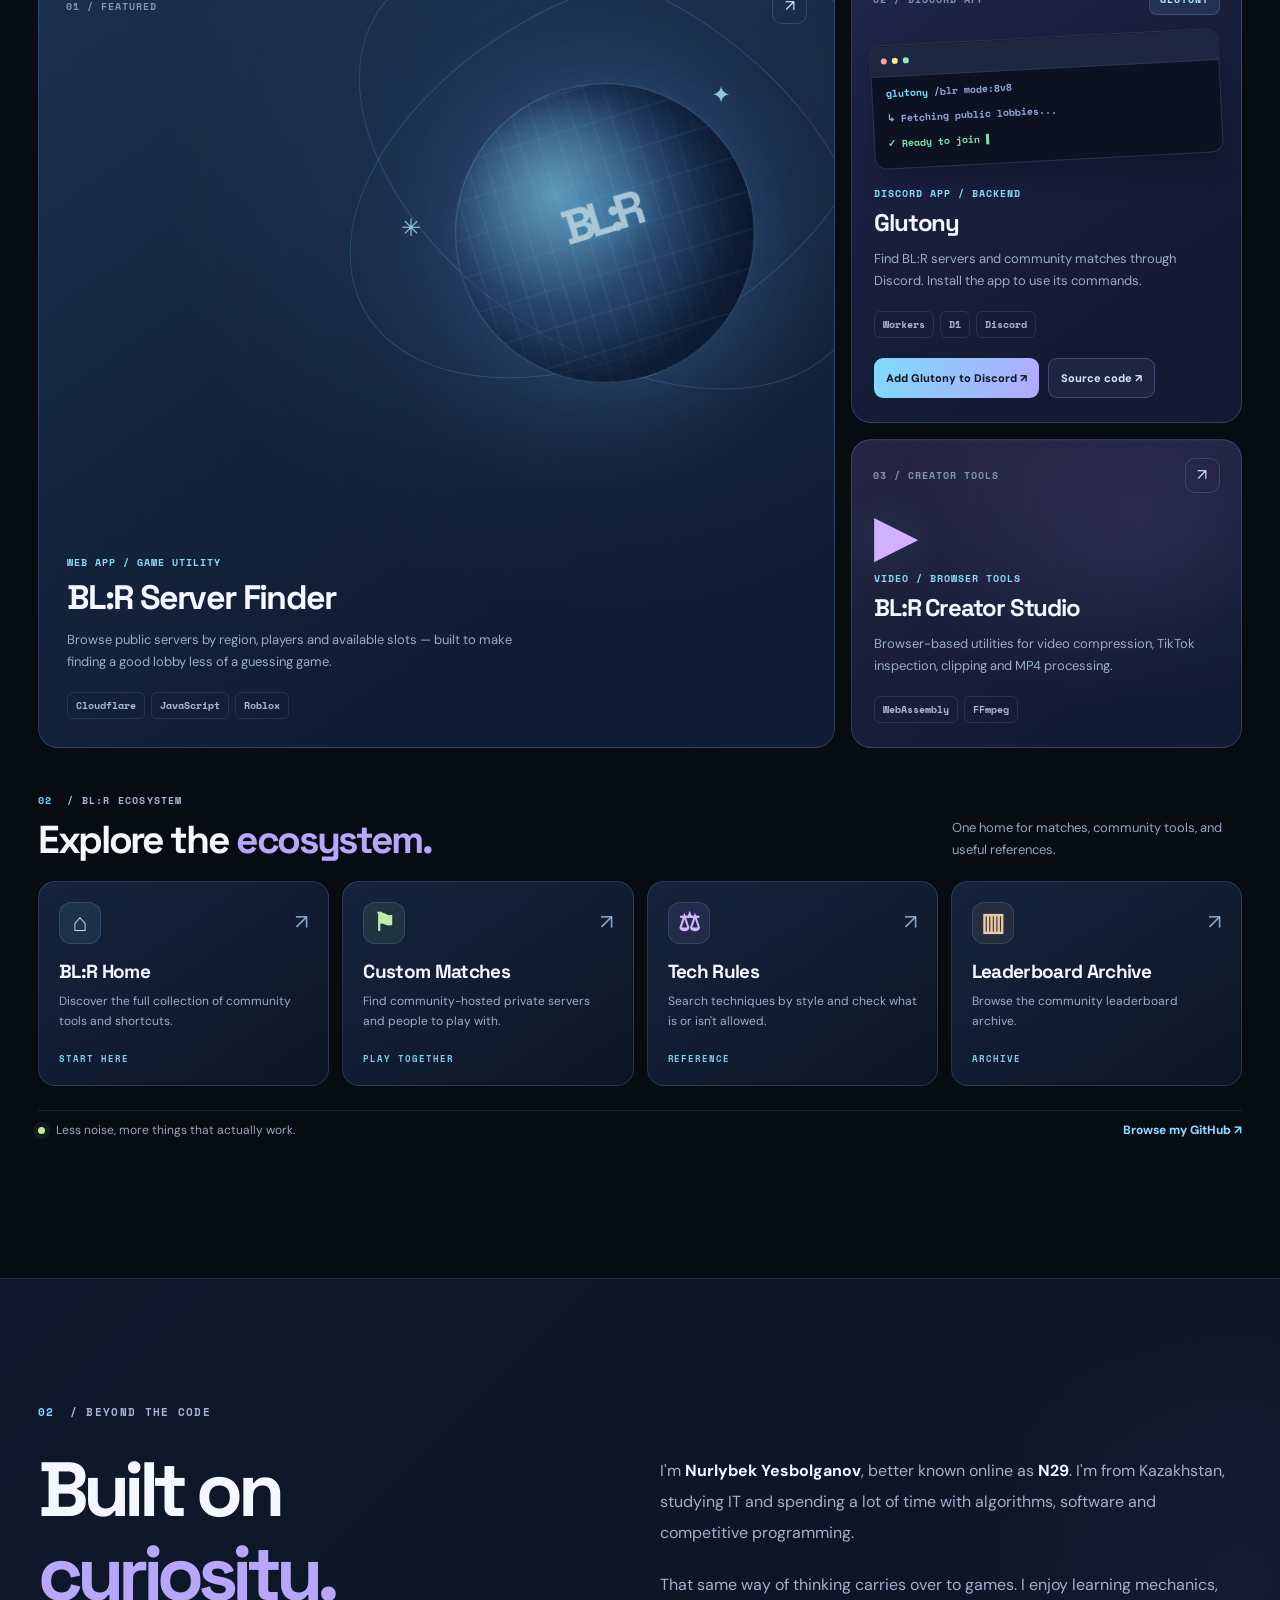
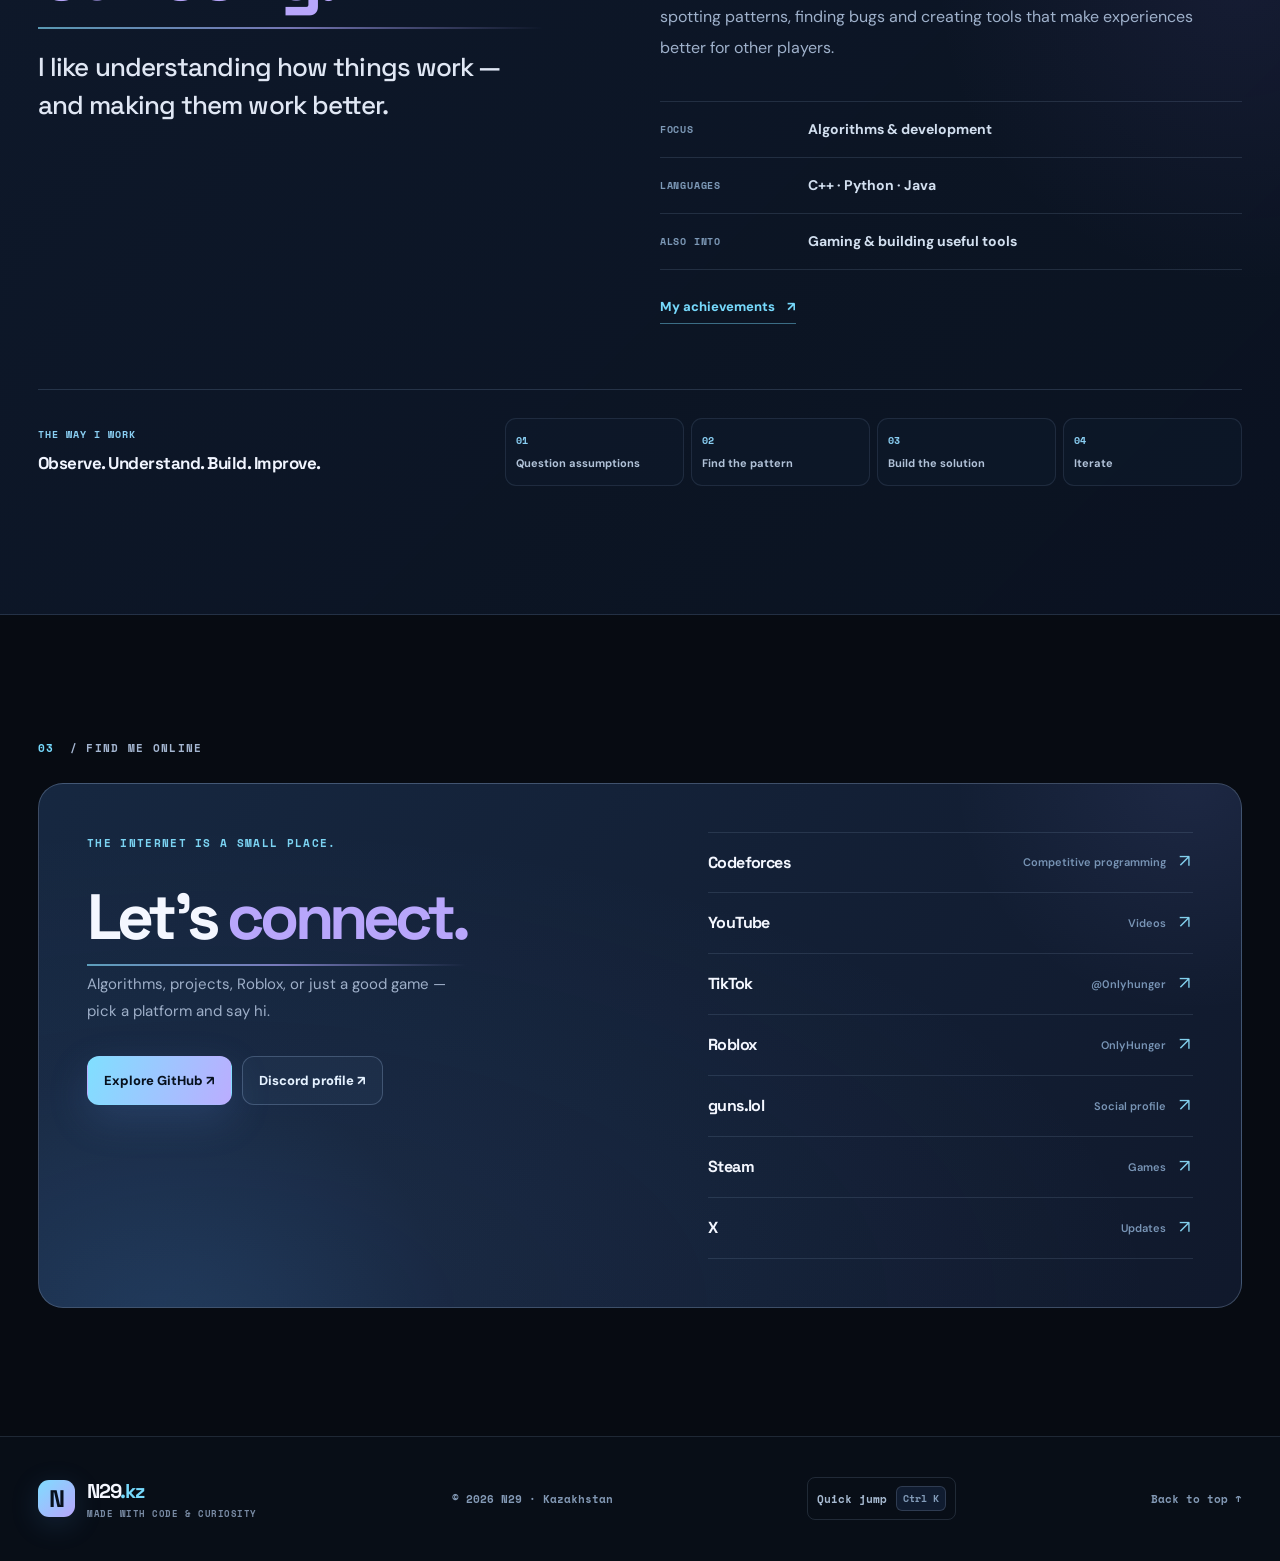
==== commit ee1a151f: "Link achievements archive from portfolio navigation and About" ====
--- a/index.html
+++ b/index.html
@@ -36,6 +36,7 @@
       <a class="brand" href="#top" aria-label="N29.kz homepage"><span class="brand-mark">N</span><span>N29<span class="brand-dot">.kz</span></span></a>
       <div class="nav-links">
         <a href="#work">Projects</a>
+        <a href="/achievements/">Achievements</a>
         <a href="#about">About</a>
         <a href="#contact">Contact</a>
       </div>
@@ -201,7 +202,7 @@
               <div><span>LANGUAGES</span><strong>C++ · Python · Java</strong></div>
               <div><span>ALSO INTO</span><strong>Gaming &amp; building useful tools</strong></div>
             </div>
-            <a class="inline-link" href="https://codeforces.com/profile/N29" target="_blank" rel="noopener noreferrer">My Codeforces profile <span aria-hidden="true">↗</span></a>
+            <a class="inline-link" href="/achievements/">My achievements <span aria-hidden="true">↗</span></a>
           </div>
         </div>
         <div class="approach">
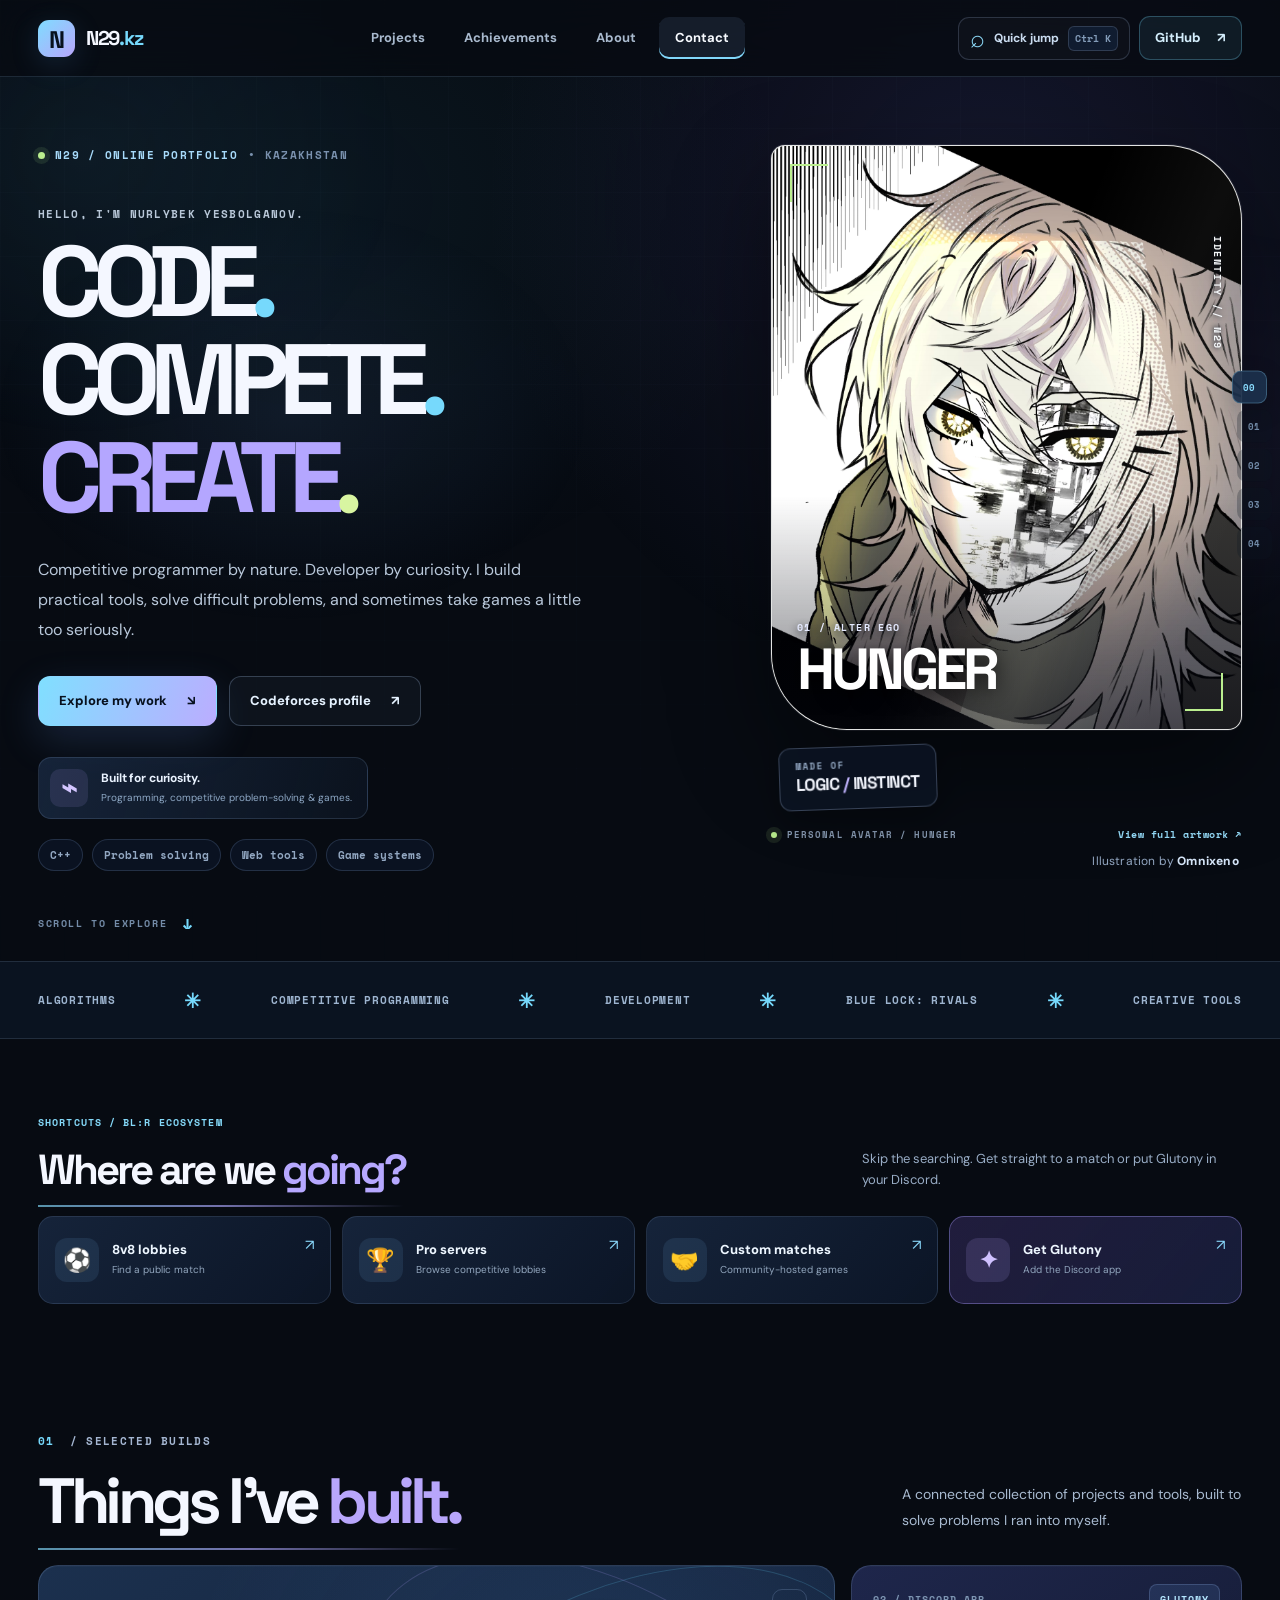
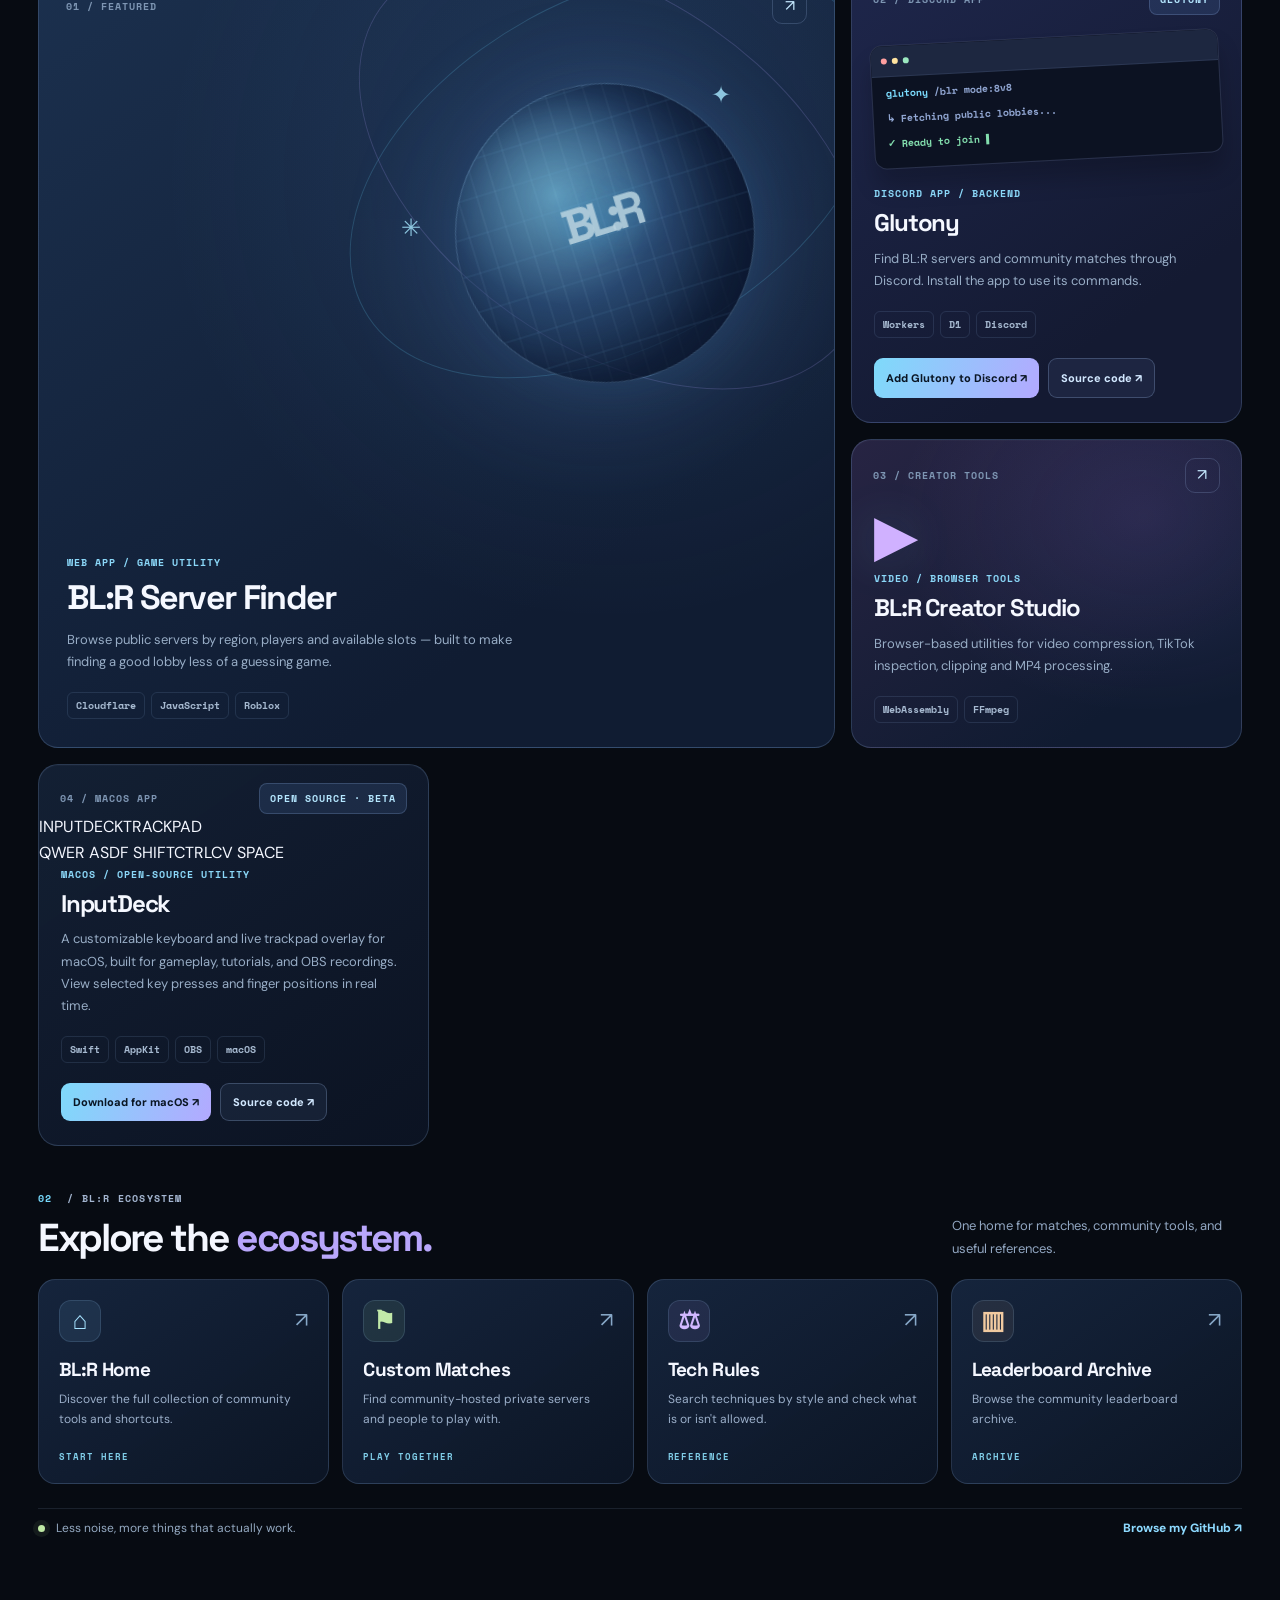
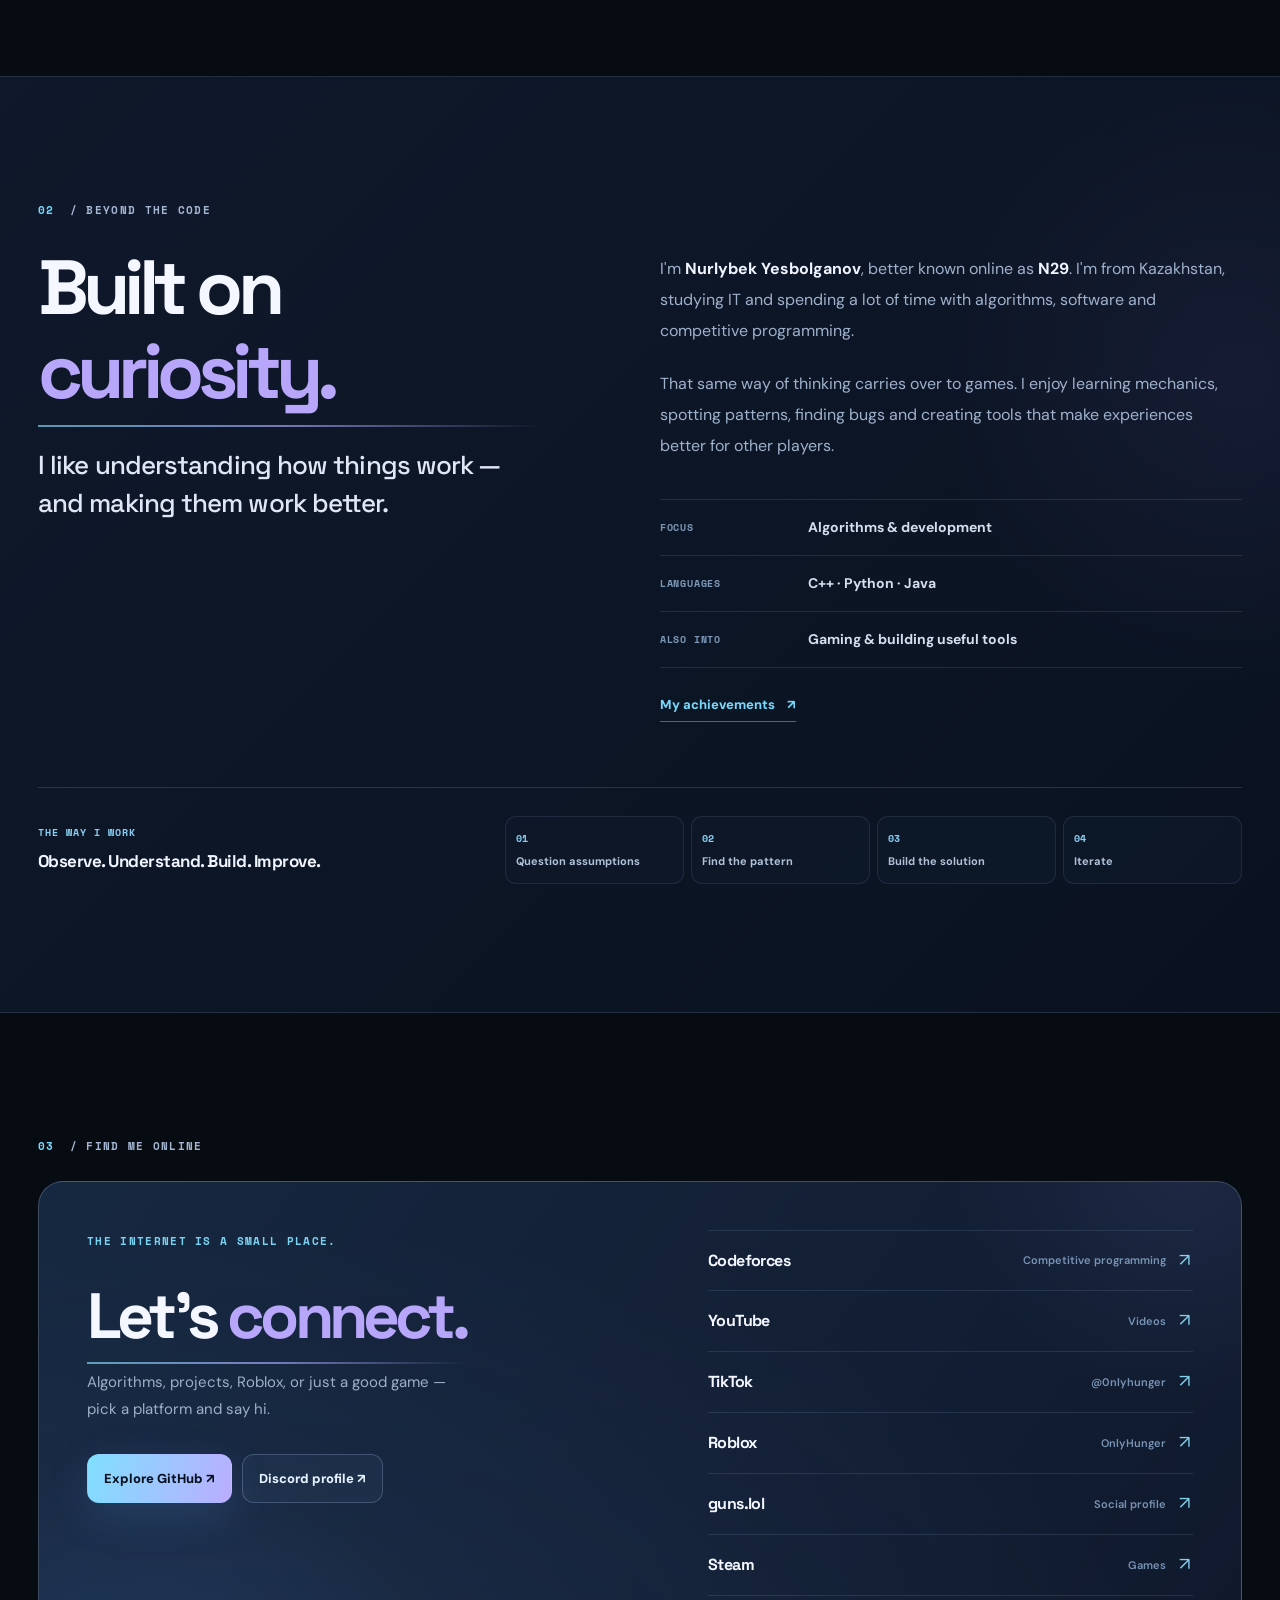
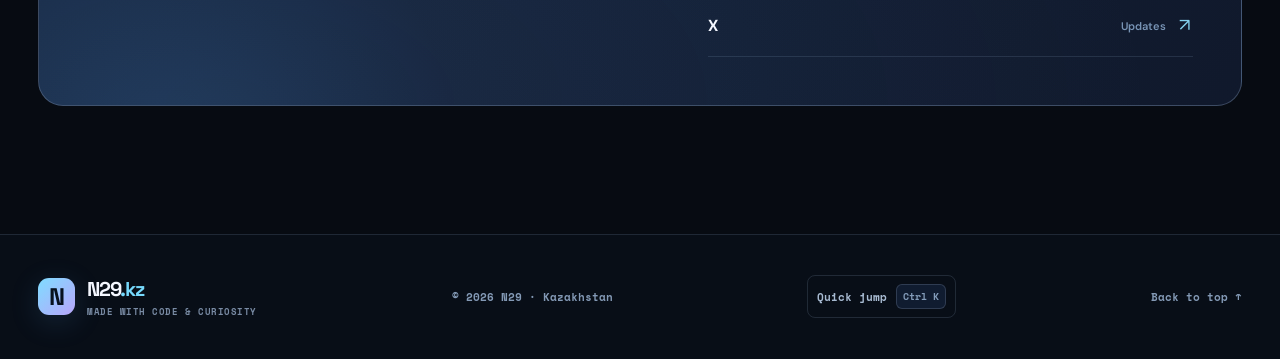
==== commit 6d68006f: "feat: showcase InputDeck macOS app with download and source links" ====
--- a/index.html
+++ b/index.html
@@ -151,6 +151,36 @@
           <div class="project-symbol symbol-video" aria-hidden="true"><span>▶</span></div>
           <div class="project-body"><span class="project-type">VIDEO / BROWSER TOOLS</span><h3>BL:R Creator Studio</h3><p>Browser-based utilities for video compression, TikTok inspection, clipping and MP4 processing.</p><div class="project-pills"><span>WebAssembly</span><span>FFmpeg</span></div></div>
         </a>
+        <article class="project project-inputdeck" data-category="desktop">
+          <div class="project-top">
+            <span class="project-num">04 / MACOS APP</span>
+            <span class="project-bot-badge">OPEN SOURCE · BETA</span>
+          </div>
+          <div class="inputdeck-showcase">
+            <div class="inputdeck-demo" aria-hidden="true">
+              <div class="inputdeck-demo-heading"><span>INPUTDECK</span><span>TRACKPAD</span></div>
+              <div class="inputdeck-demo-layout">
+                <div class="inputdeck-demo-keys">
+                  <span>Q</span><span class="inputdeck-demo-active">W</span><span>E</span><span>R</span>
+                  <span>A</span><span>S</span><span class="inputdeck-demo-active">D</span><span>F</span>
+                  <span>SHIFT</span><span>CTRL</span><span>C</span><span>V</span>
+                  <span class="inputdeck-demo-space">SPACE</span>
+                </div>
+                <div class="inputdeck-demo-pad"><i class="inputdeck-demo-finger"></i><i class="inputdeck-demo-finger inputdeck-demo-finger-alt"></i></div>
+              </div>
+            </div>
+            <div class="project-body">
+              <span class="project-type">MACOS / OPEN-SOURCE UTILITY</span>
+              <h3>InputDeck</h3>
+              <p>A customizable keyboard and live trackpad overlay for macOS, built for gameplay, tutorials, and OBS recordings. View selected key presses and finger positions in real time.</p>
+              <div class="project-pills"><span>Swift</span><span>AppKit</span><span>OBS</span><span>macOS</span></div>
+              <div class="project-cta-row">
+                <a class="project-install" href="https://github.com/N29dev/InputDeck/releases" target="_blank" rel="noopener noreferrer" aria-label="Download InputDeck beta for macOS">Download for macOS ↗</a>
+                <a class="project-source" href="https://github.com/N29dev/InputDeck" target="_blank" rel="noopener noreferrer">Source code ↗</a>
+              </div>
+            </div>
+          </div>
+        </article>
       </div>
       <div class="ecosystem">
         <div class="ecosystem-heading">
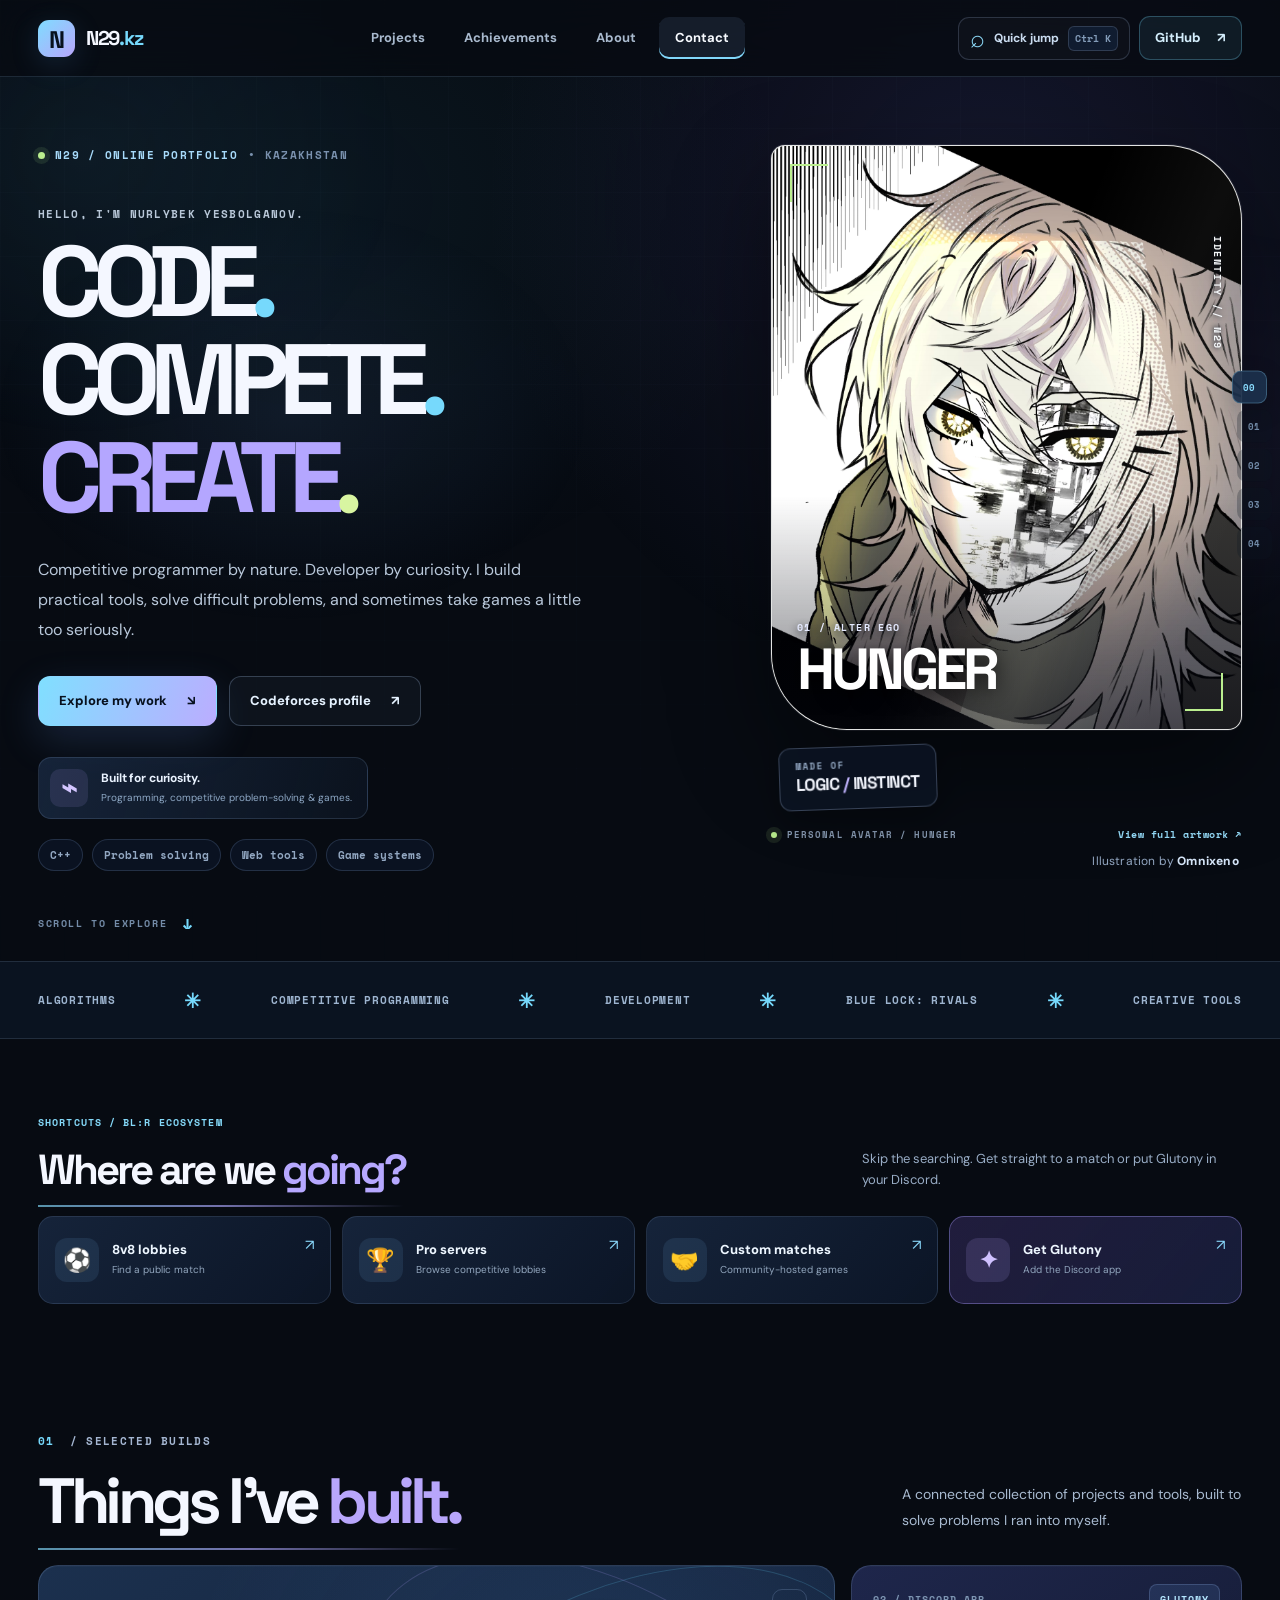
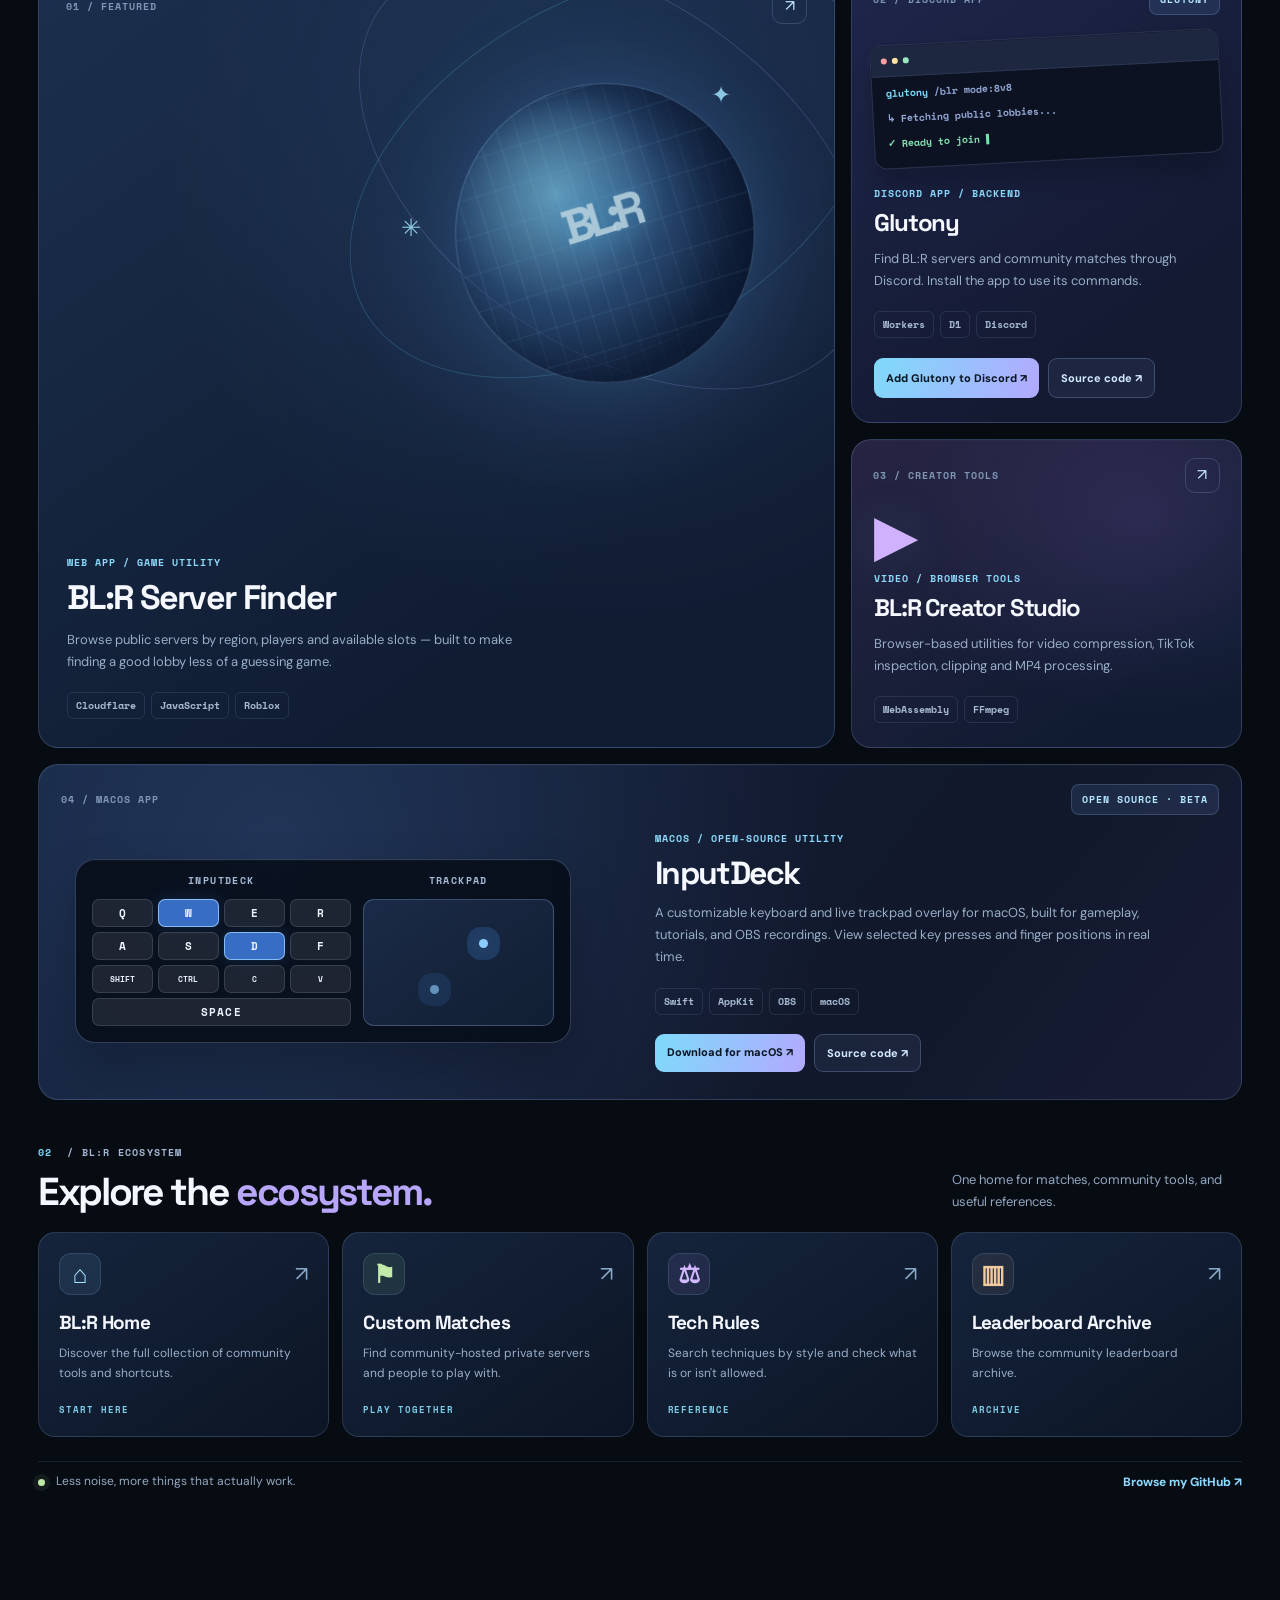
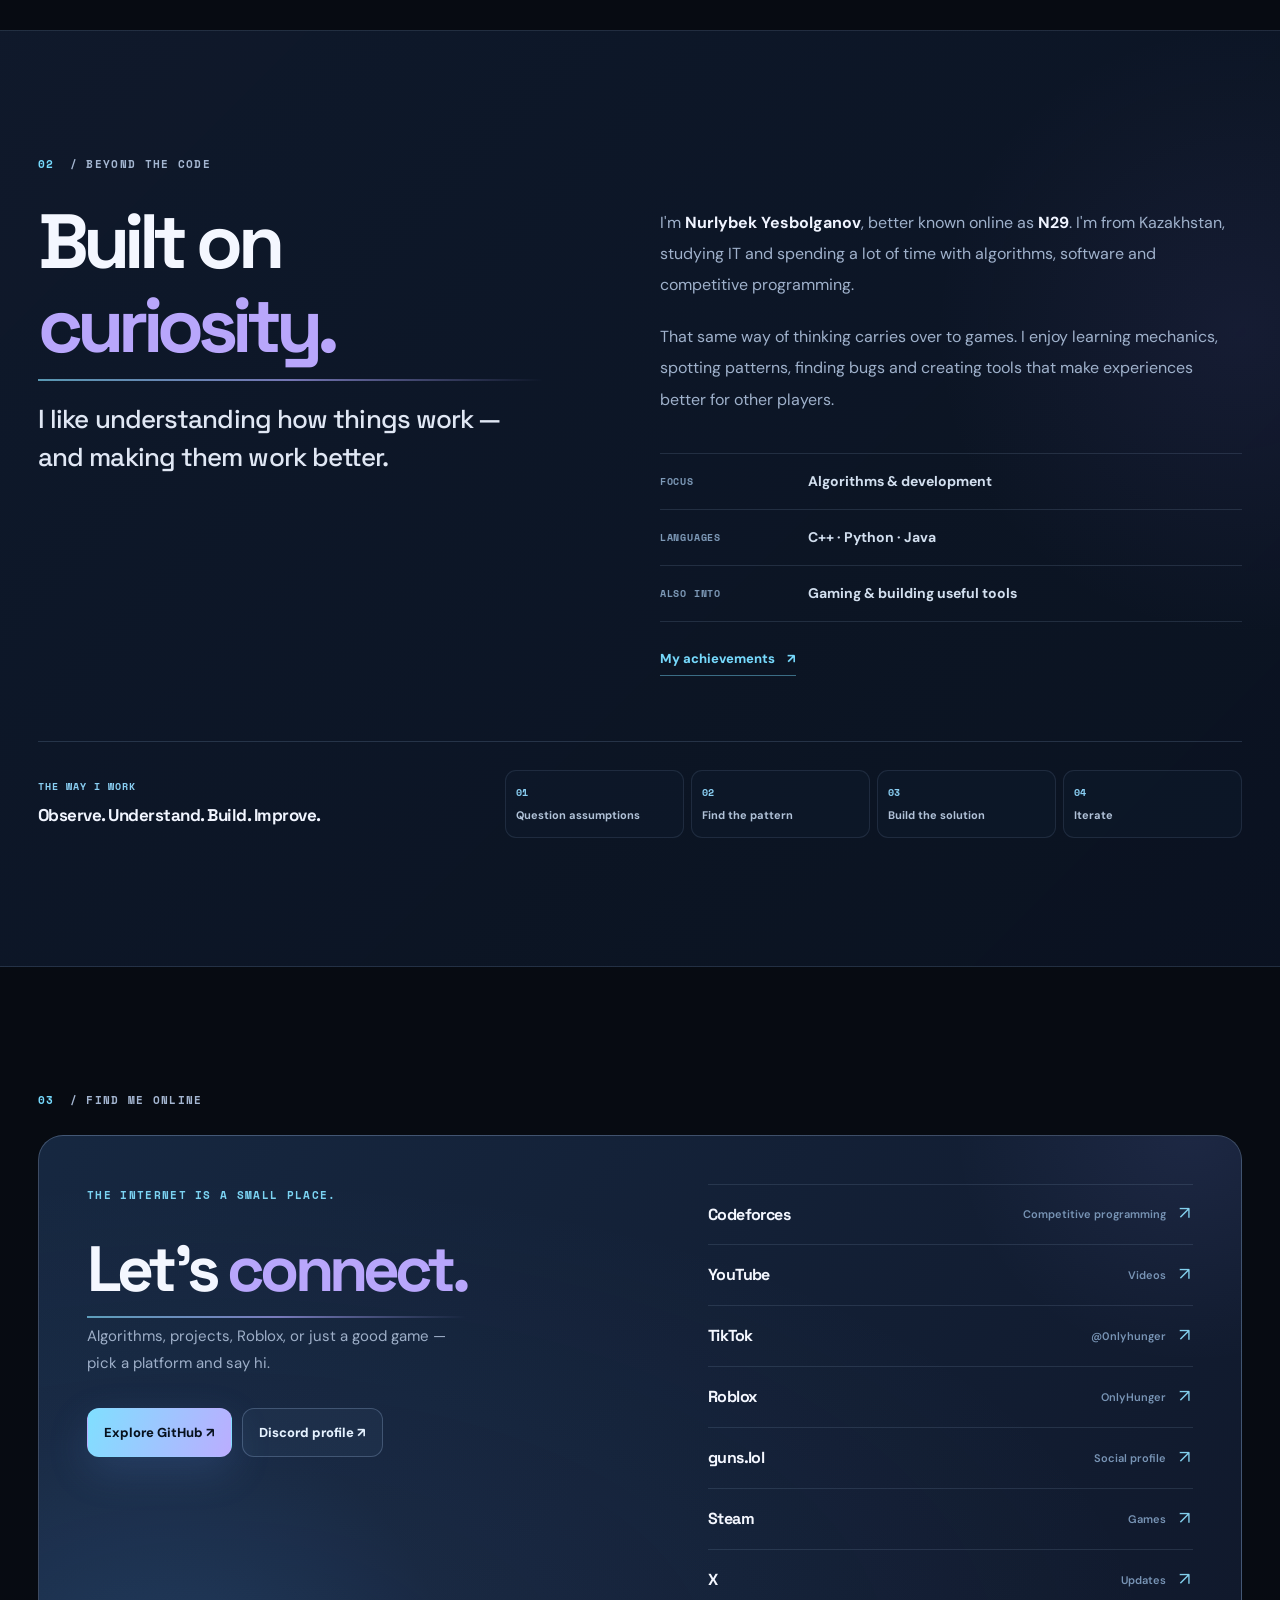
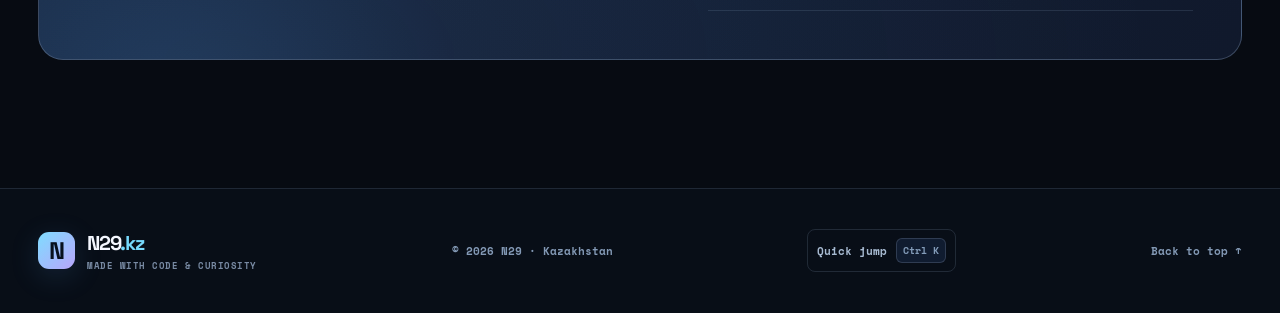
==== commit 3b1d2e0a: "feat: link InputDeck portfolio download to always-current preview" ====
--- a/index.html
+++ b/index.html
@@ -175,7 +175,7 @@
               <p>A customizable keyboard and live trackpad overlay for macOS, built for gameplay, tutorials, and OBS recordings. View selected key presses and finger positions in real time.</p>
               <div class="project-pills"><span>Swift</span><span>AppKit</span><span>OBS</span><span>macOS</span></div>
               <div class="project-cta-row">
-                <a class="project-install" href="https://github.com/N29dev/InputDeck/releases" target="_blank" rel="noopener noreferrer" aria-label="Download InputDeck beta for macOS">Download for macOS ↗</a>
+                <a class="project-install" href="https://github.com/N29dev/InputDeck/releases/tag/continuous" target="_blank" rel="noopener noreferrer" aria-label="Download the latest InputDeck Continuous Preview for macOS">Download for macOS ↗</a>
                 <a class="project-source" href="https://github.com/N29dev/InputDeck" target="_blank" rel="noopener noreferrer">Source code ↗</a>
               </div>
             </div>
--- a/site.css
+++ b/site.css
@@ -334,3 +334,105 @@
 @media(prefers-reduced-motion:reduce) {
  .project-cta-row a:hover {transform:none}
 }
+
+
+/* InputDeck — desktop utility joins the selected builds without crowding BL:R projects. */
+.project-inputdeck {
+  grid-column:1 / -1;
+  min-height:285px;
+  background:radial-gradient(circle at 20% 25%,rgba(94,153,237,.18),transparent 55%),
+             linear-gradient(128deg,#14213b 4%,#11182b 70%,#181c34);
+}
+.project-inputdeck .project-top {padding:19px 22px 0}
+.inputdeck-showcase {
+  display:grid;
+  grid-template-columns:minmax(0,.98fr) minmax(0,1.02fr);
+  gap:clamp(20px,4vw,68px);
+  align-items:center;
+  padding:16px clamp(20px,4vw,36px) 27px;
+}
+.project-inputdeck .project-body {margin-top:0;padding:0;max-width:520px}
+.project-inputdeck .project-body h3 {font-size:clamp(25px,3vw,32px)}
+.project-inputdeck .project-body p {max-width:510px}
+.project-inputdeck .project-cta-row {margin-top:19px}
+.inputdeck-demo {
+  width:100%;
+  max-width:496px;
+  border:1px solid rgba(165,199,255,.25);
+  border-radius:20px;
+  background:rgba(7,12,23,.85);
+  box-shadow:0 24px 50px rgba(0,0,0,.22),inset 0 1px 0 rgba(255,255,255,.03);
+  padding:16px;
+  transition:border-color .2s,transform .3s;
+}
+.project-inputdeck:hover .inputdeck-demo {border-color:rgba(123,190,255,.48);transform:translateY(-2px)}
+.inputdeck-demo-heading {
+  display:grid;grid-template-columns:minmax(0,1.35fr) minmax(0,1fr);
+  gap:12px;
+  font:700 10px/1 var(--mono);
+  letter-spacing:.14em;
+  color:#a7b9d5;
+  text-align:center;
+  margin-bottom:13px;
+}
+.inputdeck-demo-layout {
+  display:grid;
+  grid-template-columns:minmax(0,1.35fr) minmax(0,1fr);
+  gap:12px;
+}
+.inputdeck-demo-keys {
+  min-width:0;
+  display:grid;grid-template-columns:repeat(4,minmax(0,1fr));
+  gap:5px;
+}
+.inputdeck-demo-keys span {
+  display:grid;place-items:center;
+  height:28px;min-width:0;
+  padding:0 2px;
+  background:rgba(255,255,255,.085);
+  border:1px solid rgba(255,255,255,.12);
+  border-radius:7px;
+  font:700 clamp(8px,.9vw,11px)/1 var(--mono);
+  color:#edf3ff;
+}
+.inputdeck-demo-keys span:nth-child(n+9):nth-child(-n+12){font-size:8px}
+.inputdeck-demo-keys span.inputdeck-demo-active {
+  background:rgba(71,141,250,.75);
+  border-color:rgba(151,202,255,.85);
+  box-shadow:0 0 14px rgba(74,153,255,.17);
+}
+.inputdeck-demo-keys .inputdeck-demo-space {grid-column:1/-1;letter-spacing:.11em}
+.inputdeck-demo-pad {
+  position:relative;
+  min-width:0;min-height:127px;
+  border-radius:11px;
+  background:linear-gradient(145deg,#1b2a47,#111e32);
+  border:1px solid rgba(170,206,250,.26);
+}
+.inputdeck-demo-finger {
+  position:absolute;top:31%;left:61%;
+  width:9px;height:9px;border-radius:50%;
+  background:#8dccff;
+  box-shadow:0 0 0 12px rgba(81,158,251,.18),0 0 20px rgba(114,201,255,.24);
+}
+.inputdeck-demo-finger-alt {top:68%;left:35%;opacity:.65}
+@media(max-width:750px){
+  .inputdeck-showcase {grid-template-columns:1fr;gap:20px;padding:17px 21px 25px}
+  .project-inputdeck {min-height:0}
+  .project-inputdeck .project-body {max-width:none}
+  .inputdeck-demo {max-width:500px}
+  .inputdeck-demo-keys span {font-size:10px}
+}
+@media(max-width:530px){
+  .project-inputdeck .project-top {padding:17px 17px 0}
+  .inputdeck-showcase {padding:15px 16px 22px}
+  .inputdeck-demo {padding:10px;border-radius:15px}
+  .inputdeck-demo-layout,.inputdeck-demo-heading {gap:8px}
+  .inputdeck-demo-keys {gap:4px}
+  .inputdeck-demo-keys span {height:25px;font-size:9px}
+  .inputdeck-demo-keys span:nth-child(n+9):nth-child(-n+12){font-size:7px}
+  .inputdeck-demo-pad {min-height:112px}
+}
+@media(prefers-reduced-motion:reduce){
+  .project-inputdeck:hover .inputdeck-demo {transform:none}
+}
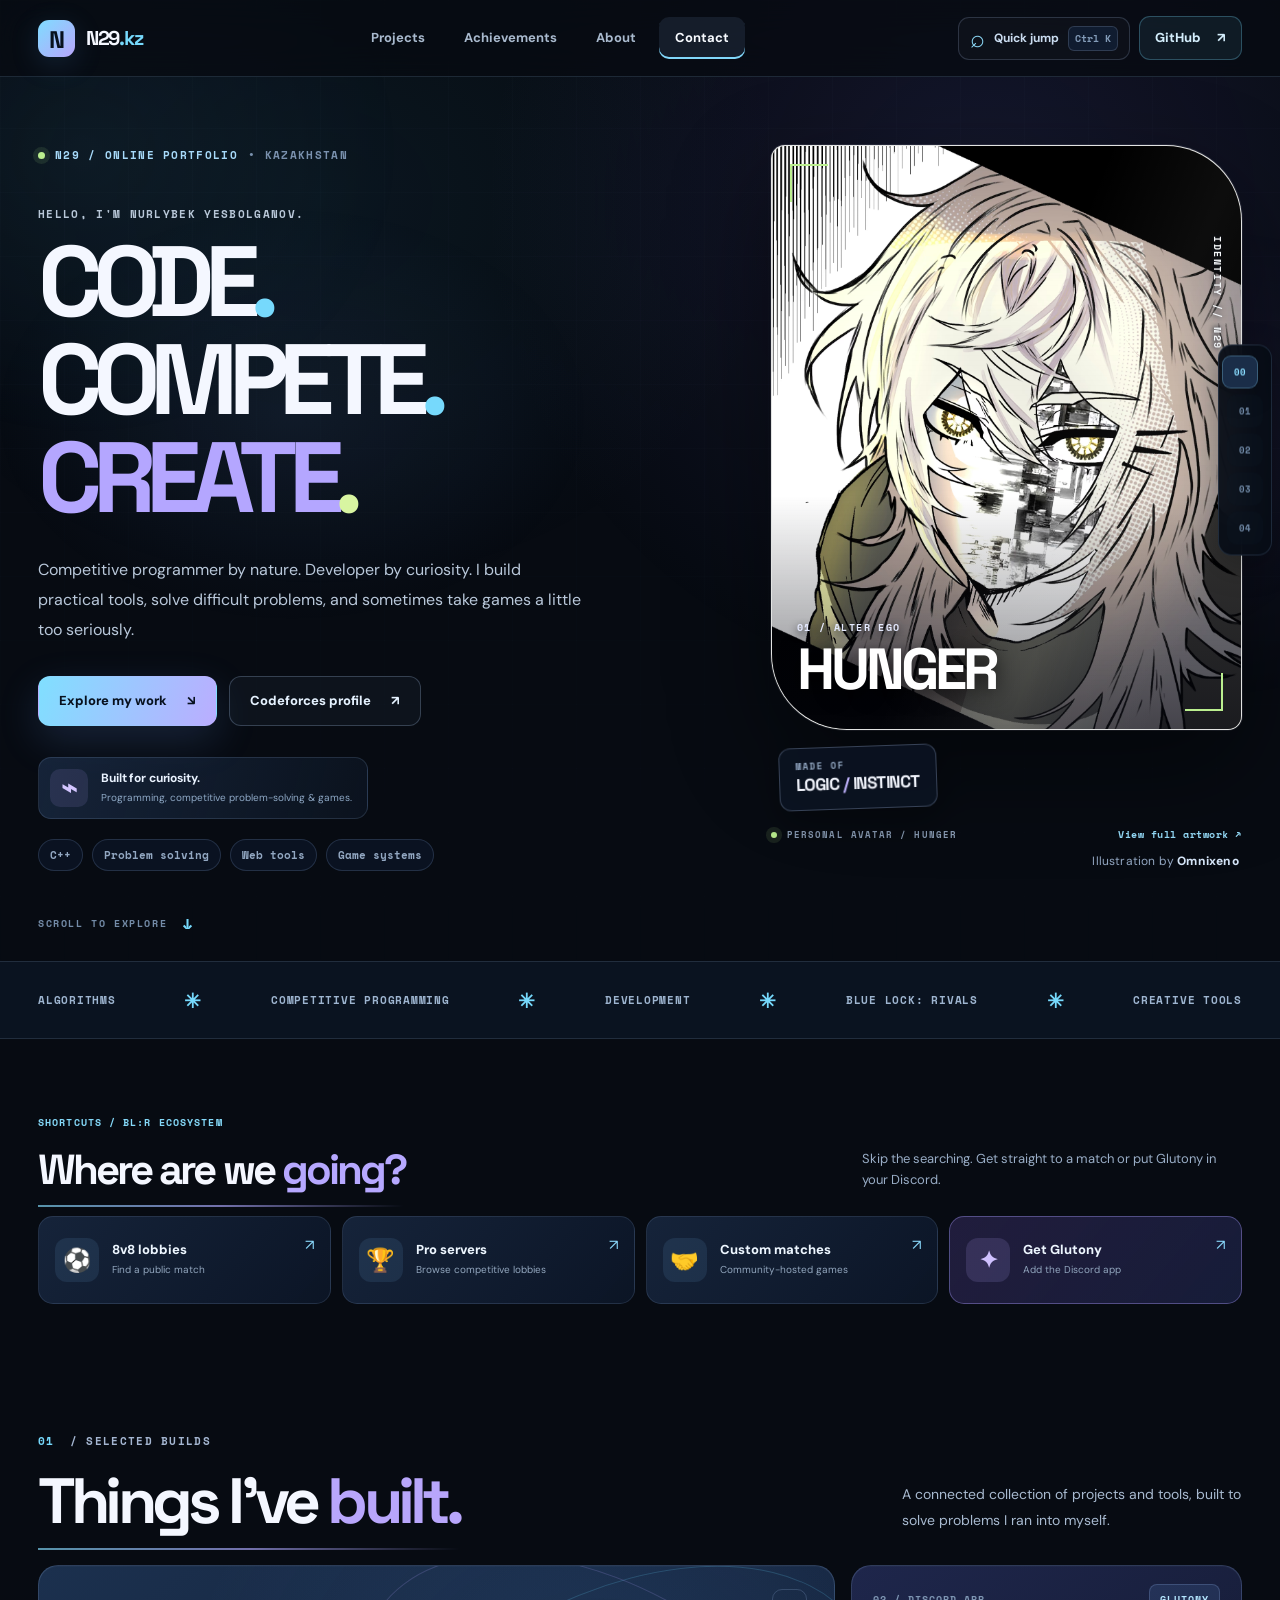
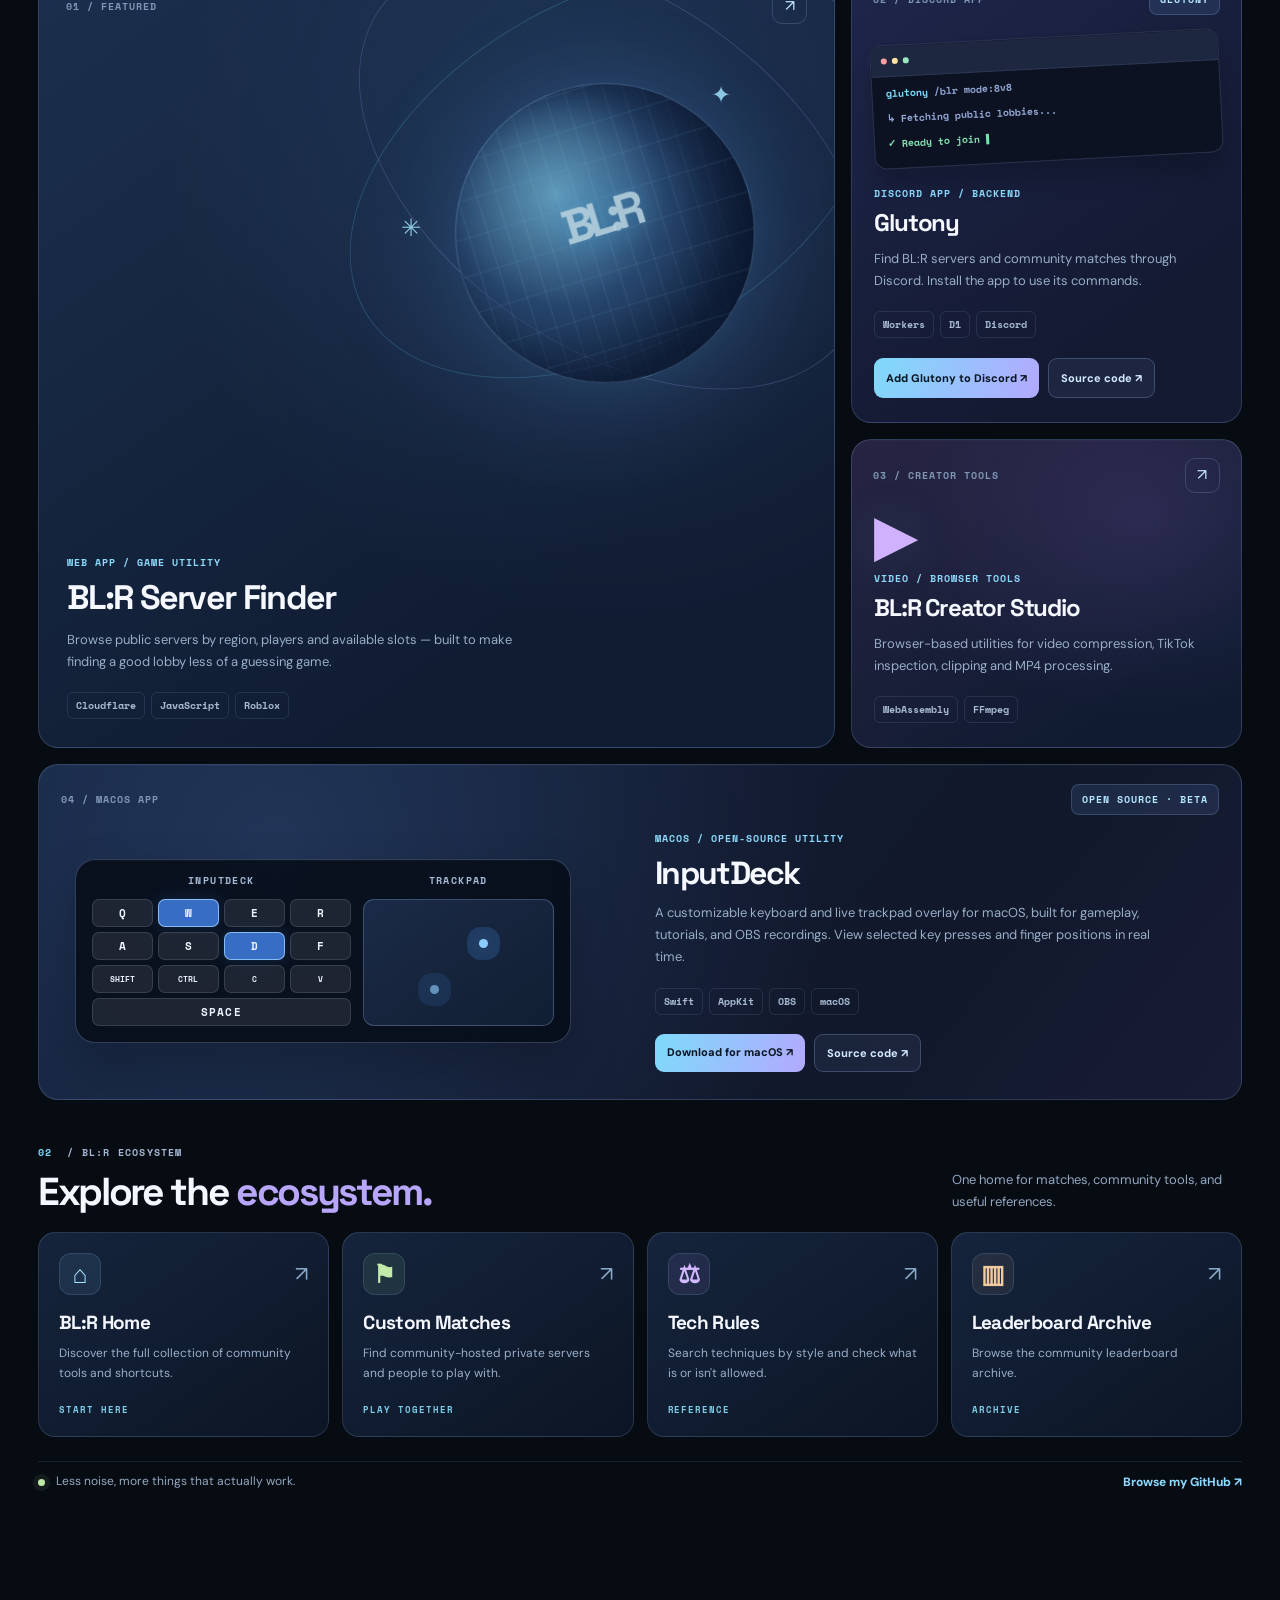
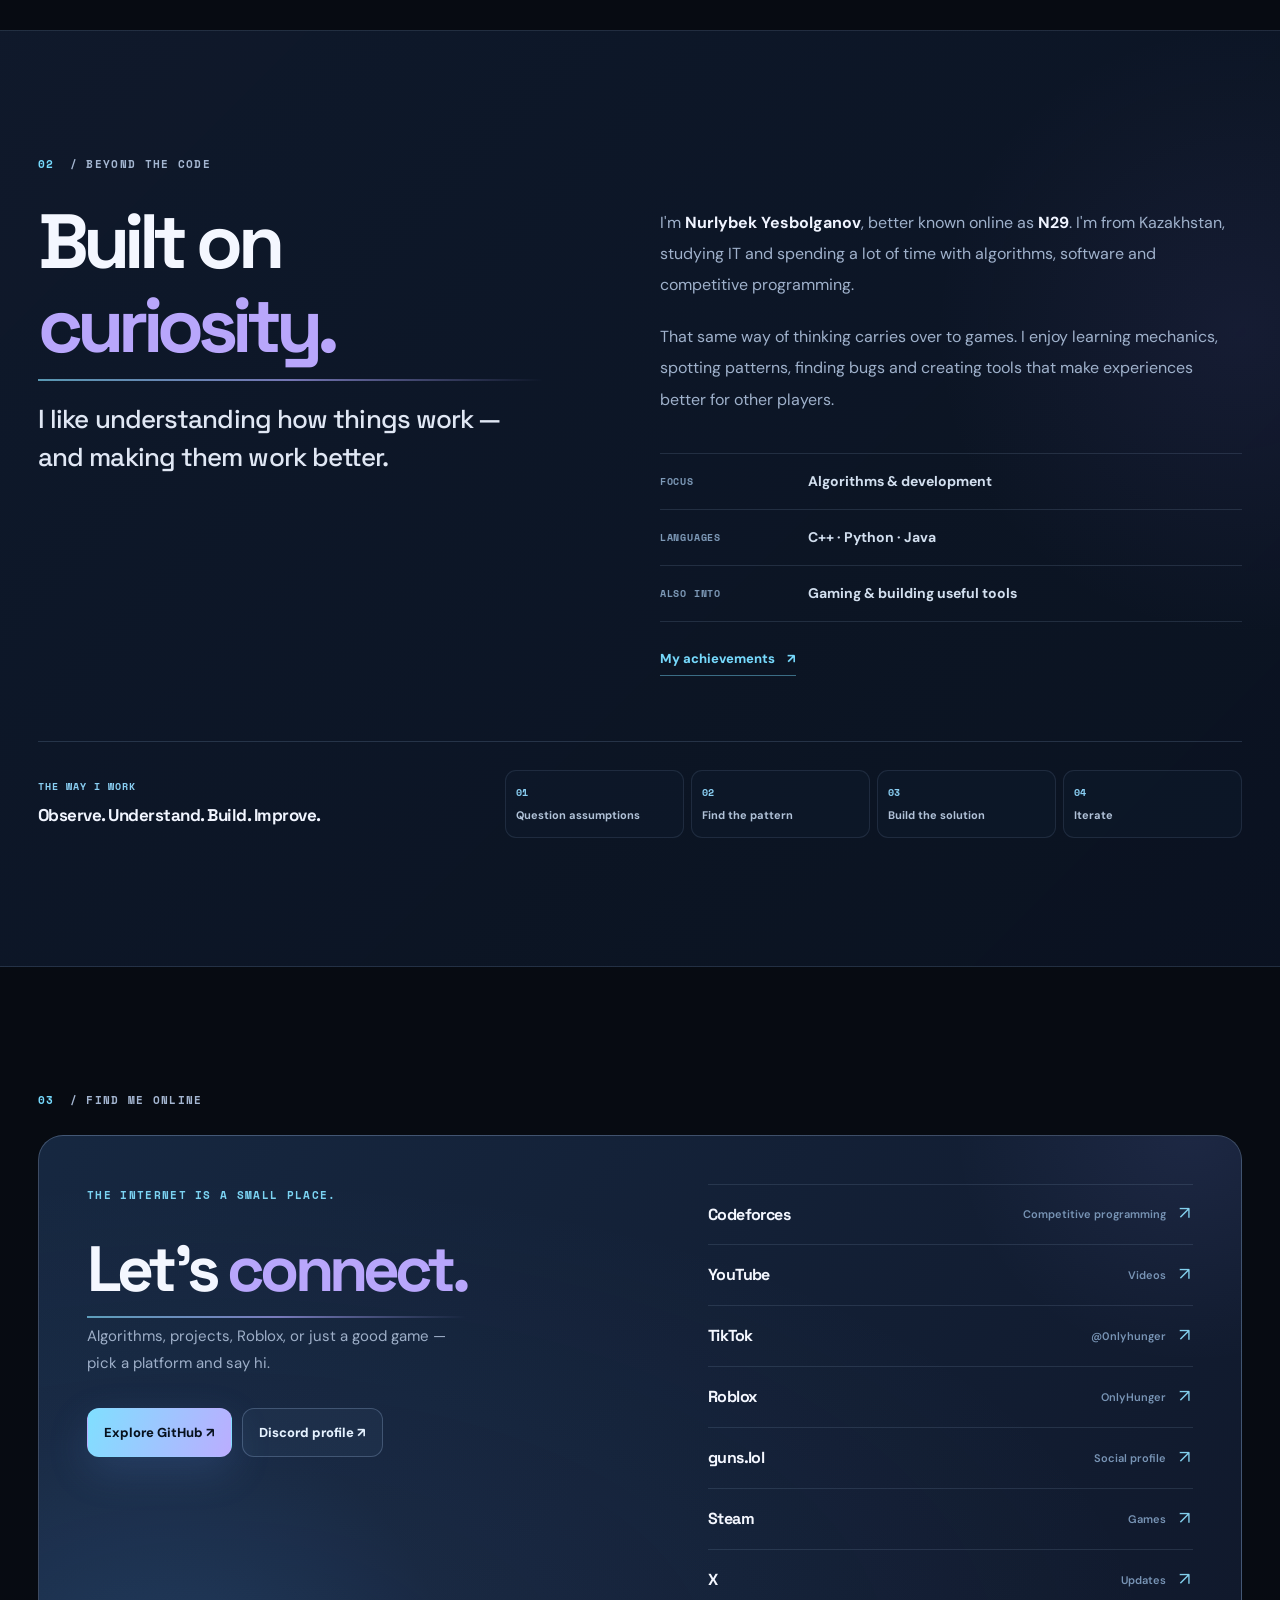
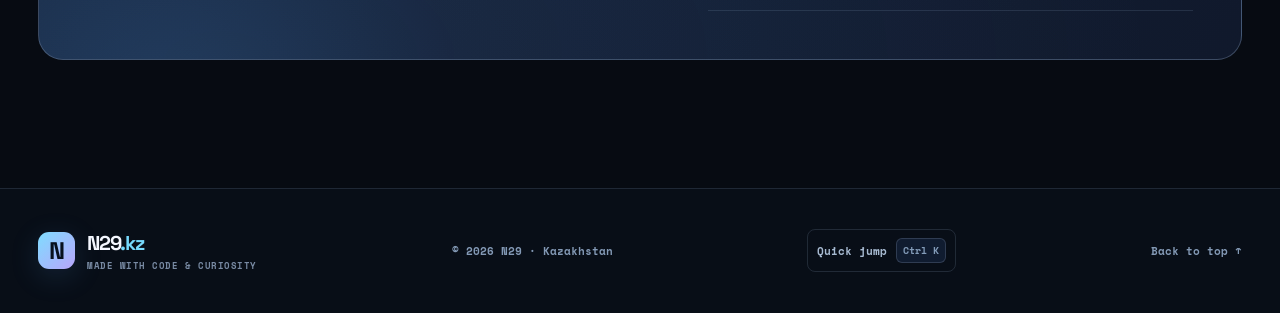
==== commit 28613f59: "Refresh portfolio story rail CSS asset version" ====
--- a/index.html
+++ b/index.html
@@ -21,7 +21,7 @@
   <link rel="stylesheet" href="/site.css?v=2">
   <link rel="stylesheet" href="/polish.css?v=3">
   <link rel="stylesheet" href="/motion.css?v=1">
-  <link rel="stylesheet" href="/scroll-story.css?v=1">
+  <link rel="stylesheet" href="/scroll-story.css?v=2">
   <script defer src="/site.js?v=3"></script>
   <script defer src="/motion.js?v=1"></script>
   <script defer src="/scroll-story.js?v=1"></script>
--- a/scroll-story.css
+++ b/scroll-story.css
@@ -4,8 +4,11 @@
 .art-credit strong {color:#d4e4f7;font-weight:800;}
 .story-rail {
   position:fixed;z-index:52;right:clamp(12px,2vw,34px);top:50%;
-  transform:translateY(-42%);display:flex;flex-direction:column;gap:15px;
-  max-width:160px;pointer-events:auto;
+  transform:translateY(-50%);display:flex;flex-direction:column;gap:12px;
+  width:max-content;max-width:176px;max-height:calc(100dvh - 24px);
+  padding:12px 10px;border:1px solid rgba(144,191,243,.16);border-radius:14px;
+  background:rgba(8,13,23,.94);backdrop-filter:blur(12px);-webkit-backdrop-filter:blur(12px);
+  box-shadow:0 10px 32px rgba(0,0,0,.25);pointer-events:auto;
 }
 .story-rail-label {
   font:700 9px/1.5 var(--mono);letter-spacing:.05em;color:#7996b4;
@@ -59,9 +62,15 @@
   .story-rail {right:8px;}
 }
 @media(max-width:1550px) and (min-width:1101px) {
-  .story-rail {right:8px;max-width:45px;}
+  .story-rail {right:8px;width:54px;max-width:54px;padding:10px 8px;}
   .story-rail-label,.story-steps a span,.story-track {display:none;}
   .story-steps a {justify-content:center;padding:9px 8px;min-width:35px;}
+}
+@media(max-height:540px) and (min-width:1101px) {
+  .story-rail {gap:7px;padding-top:8px;padding-bottom:8px;}
+  .story-steps {gap:3px;}
+  .story-steps a {padding-top:5px;padding-bottom:5px;}
+  .story-track {height:28px;}
 }
 @media(max-width:1100px) {
   .story-rail {display:none;}
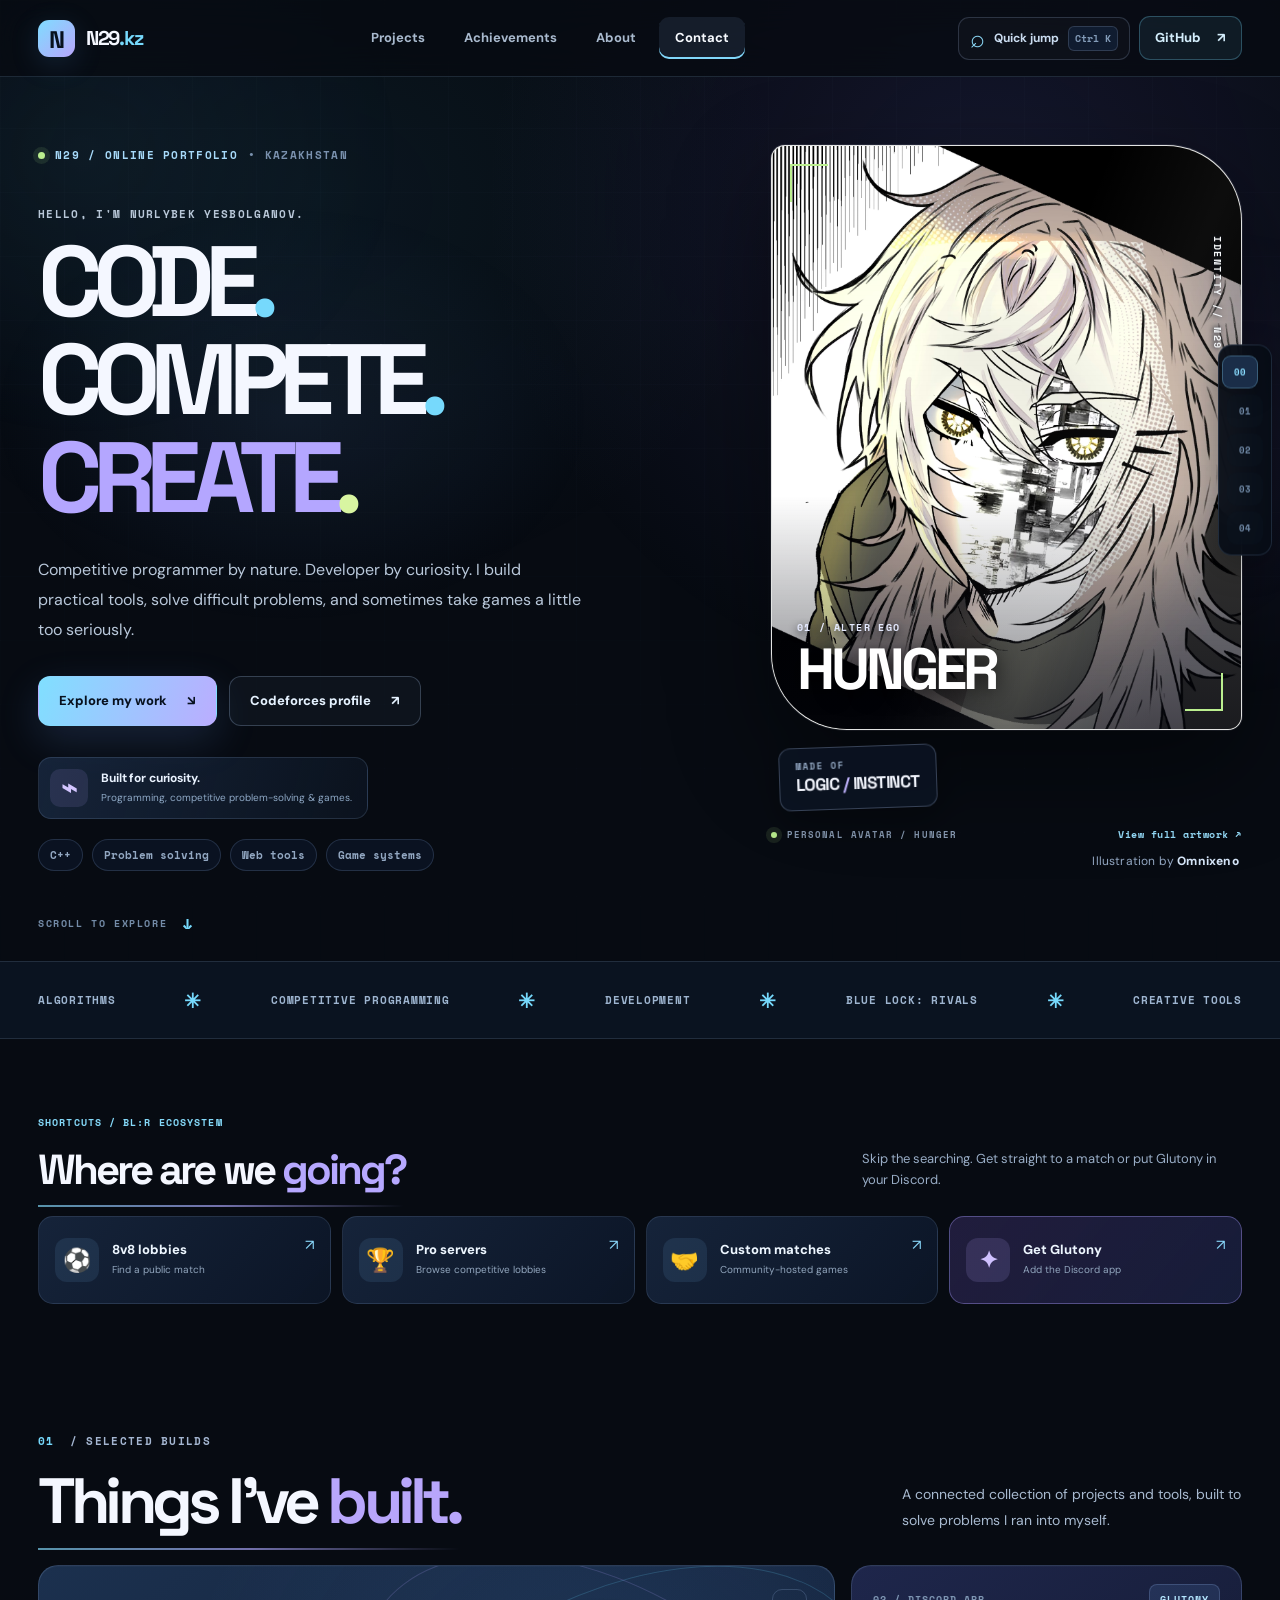
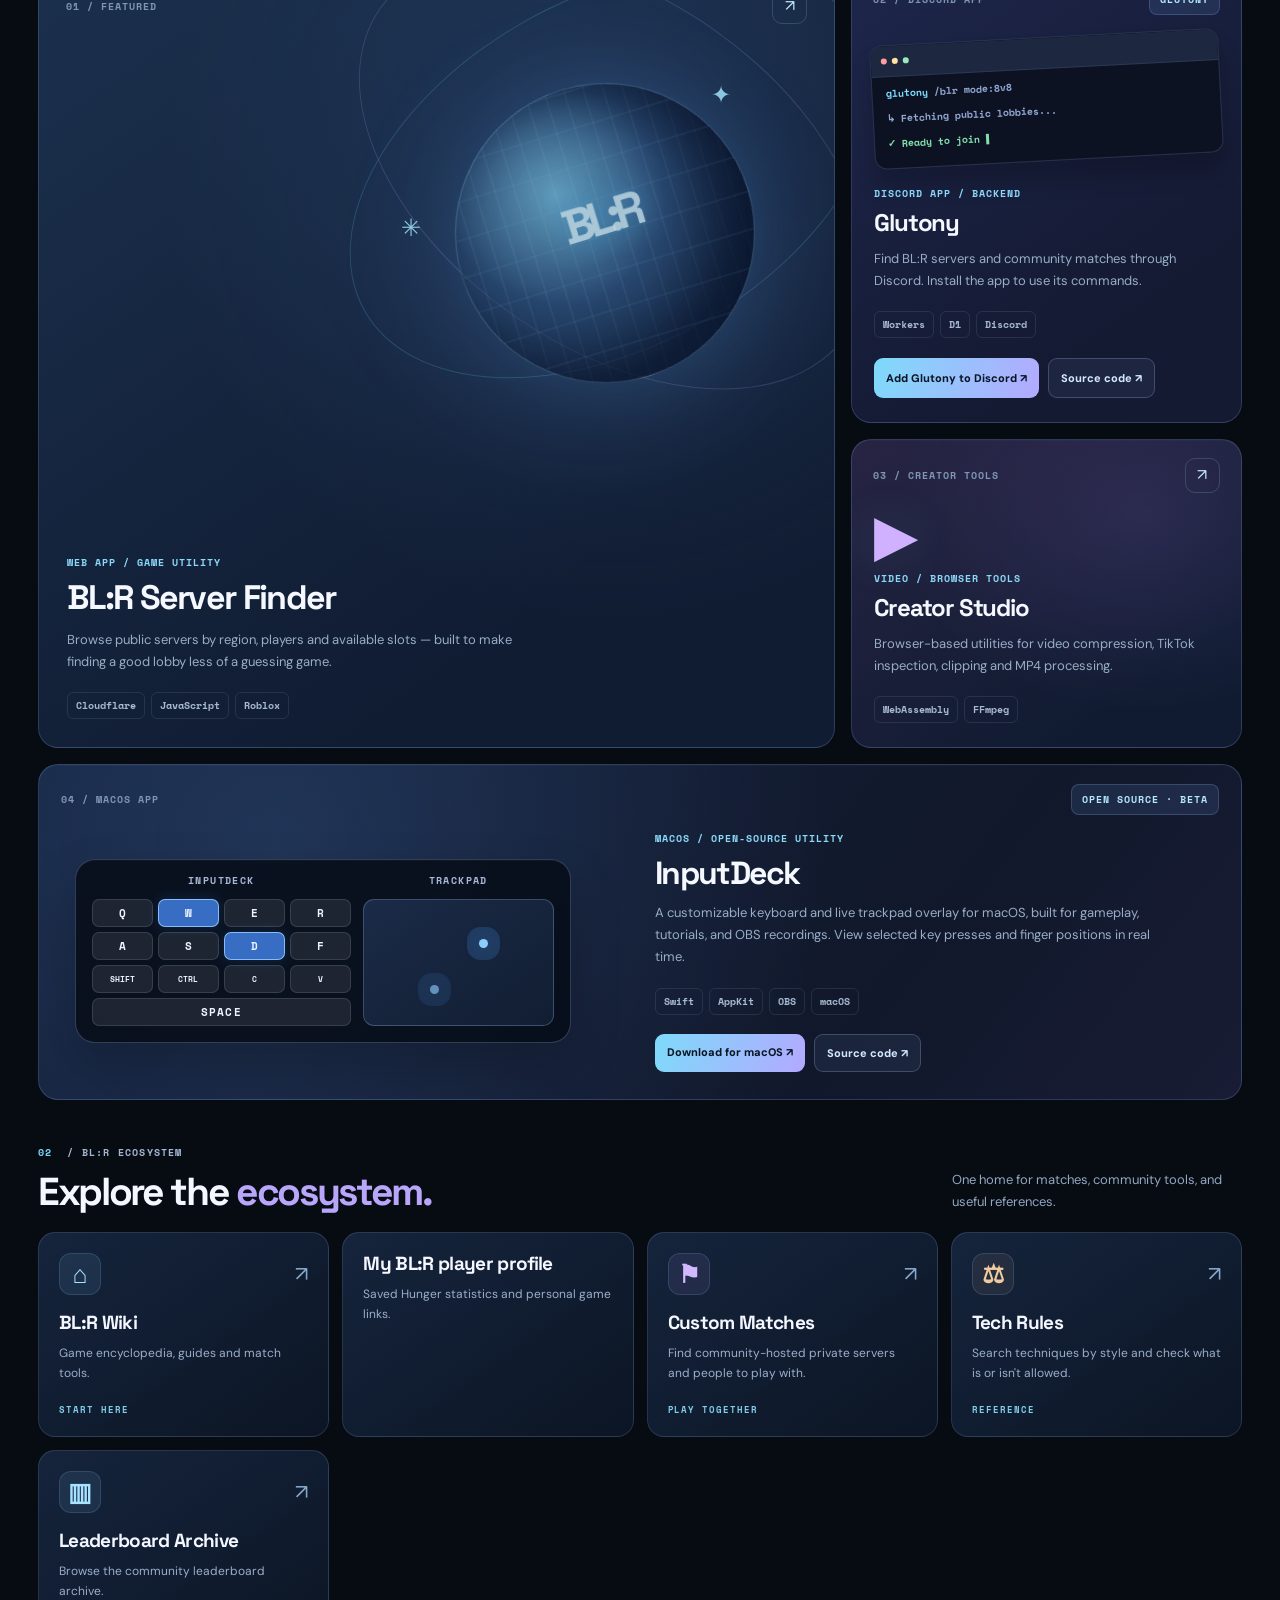
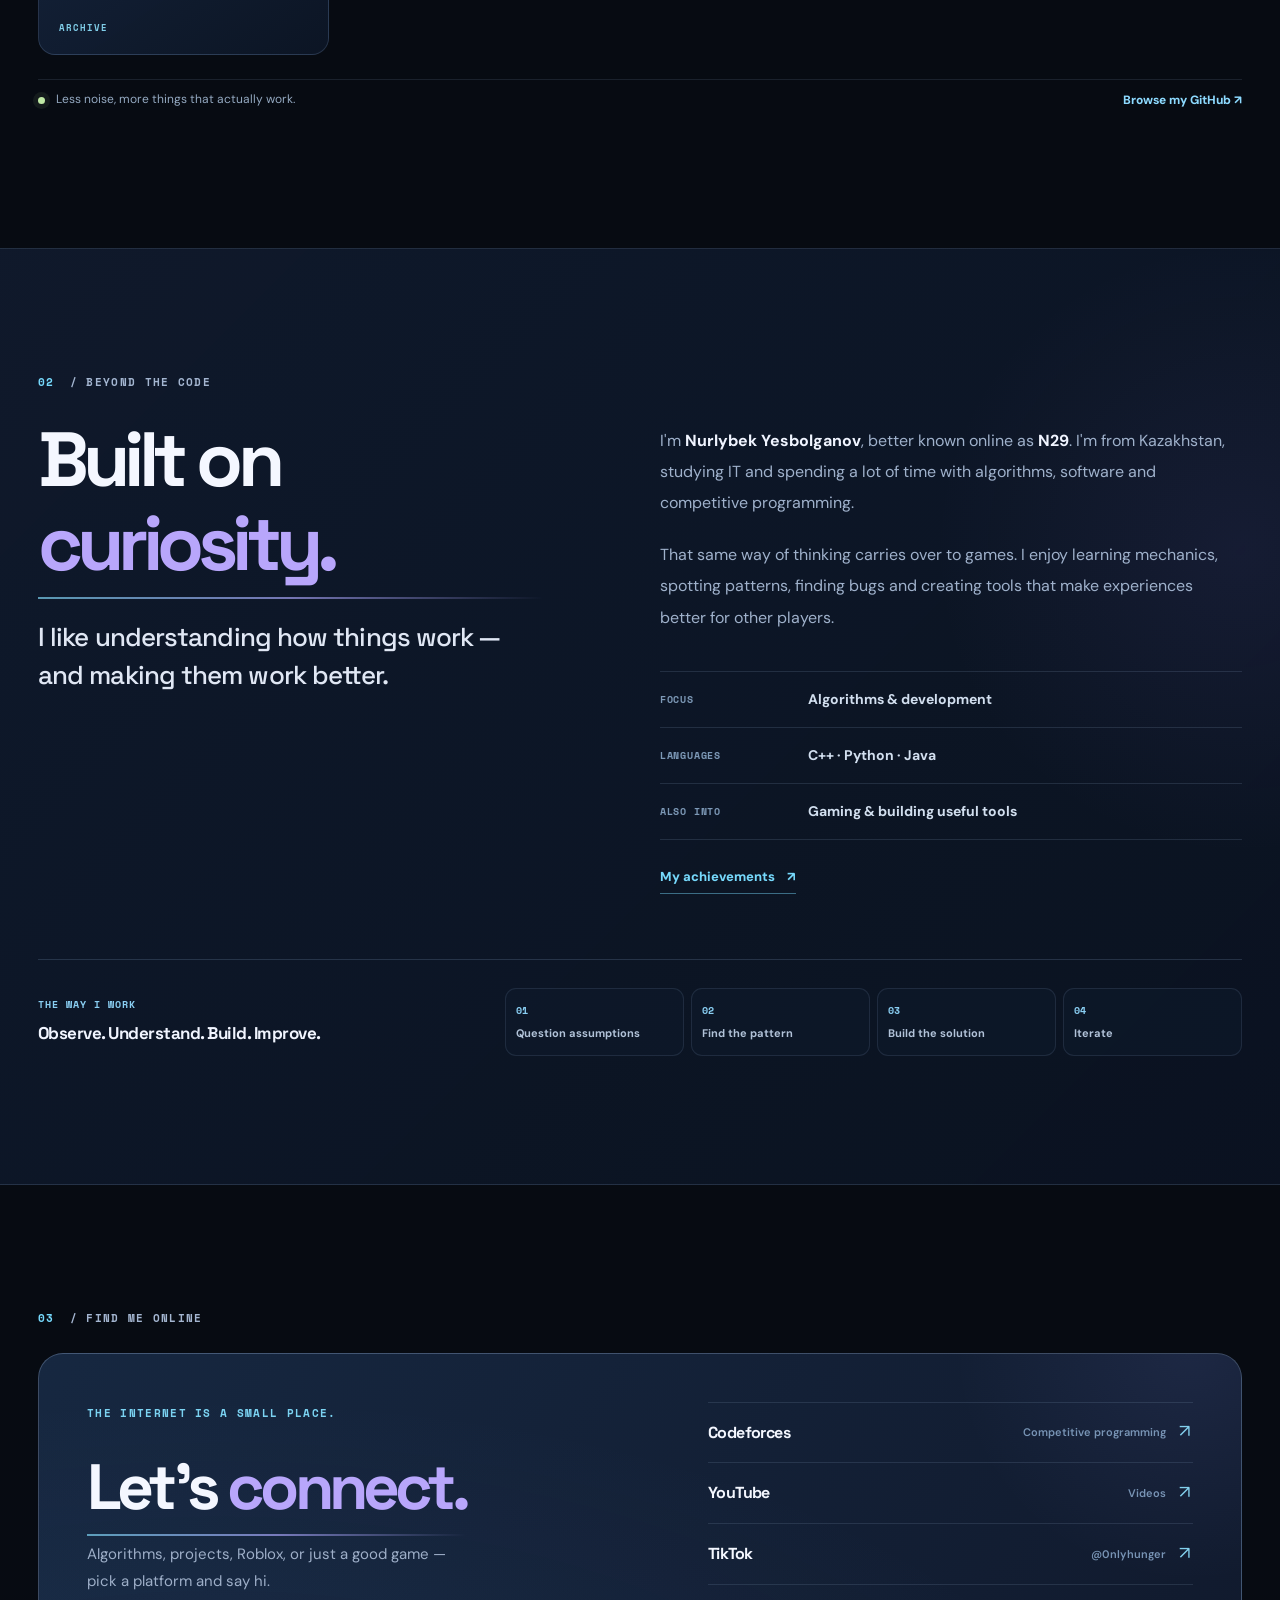
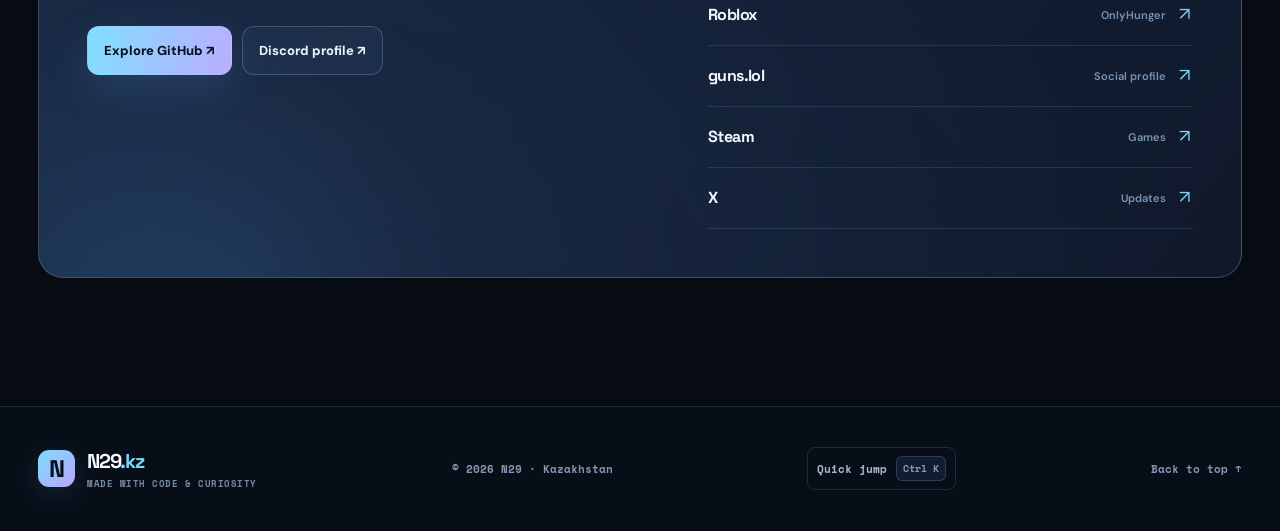
==== commit b49a31f3: "Move personal BL:R player snapshot into portfolio" ====
--- a/index.html
+++ b/index.html
@@ -146,10 +146,10 @@
             </div>
           </div>
         </article>
-        <a class="project project-creator" data-category="blr" href="https://blr.n29.kz/tools/" target="_blank" rel="noopener noreferrer">
+        <a class="project project-creator" data-category="blr" href="https://n29.kz/creator/" target="_blank" rel="noopener noreferrer">
           <div class="project-top"><span class="project-num">03 / CREATOR TOOLS</span><span class="project-arrow" aria-hidden="true">↗</span></div>
           <div class="project-symbol symbol-video" aria-hidden="true"><span>▶</span></div>
-          <div class="project-body"><span class="project-type">VIDEO / BROWSER TOOLS</span><h3>BL:R Creator Studio</h3><p>Browser-based utilities for video compression, TikTok inspection, clipping and MP4 processing.</p><div class="project-pills"><span>WebAssembly</span><span>FFmpeg</span></div></div>
+          <div class="project-body"><span class="project-type">VIDEO / BROWSER TOOLS</span><h3>Creator Studio</h3><p>Browser-based utilities for video compression, TikTok inspection, clipping and MP4 processing.</p><div class="project-pills"><span>WebAssembly</span><span>FFmpeg</span></div></div>
         </a>
         <article class="project project-inputdeck" data-category="desktop">
           <div class="project-top">
@@ -193,9 +193,10 @@
         <div class="ecosystem-grid">
           <a class="ecosystem-card" href="https://blr.n29.kz/" target="_blank" rel="noopener noreferrer">
             <span class="ecosystem-card-top"><span class="ecosystem-icon" aria-hidden="true">⌂</span><span class="ecosystem-arrow" aria-hidden="true">↗</span></span>
-            <strong>BL:R Home</strong><small>Discover the full collection of community tools and shortcuts.</small>
+            <strong>BL:R Wiki</strong><small>Game encyclopedia, guides and match tools.</small>
             <span class="ecosystem-tag">START HERE</span>
           </a>
+          <a class="ecosystem-card" href="/blr-profile/"><strong>My BL:R player profile</strong><small>Saved Hunger statistics and personal game links.</small></a>
           <a class="ecosystem-card" href="https://blr.n29.kz/servers/customs/" target="_blank" rel="noopener noreferrer">
             <span class="ecosystem-card-top"><span class="ecosystem-icon" aria-hidden="true">⚑</span><span class="ecosystem-arrow" aria-hidden="true">↗</span></span>
             <strong>Custom Matches</strong><small>Find community-hosted private servers and people to play with.</small>
